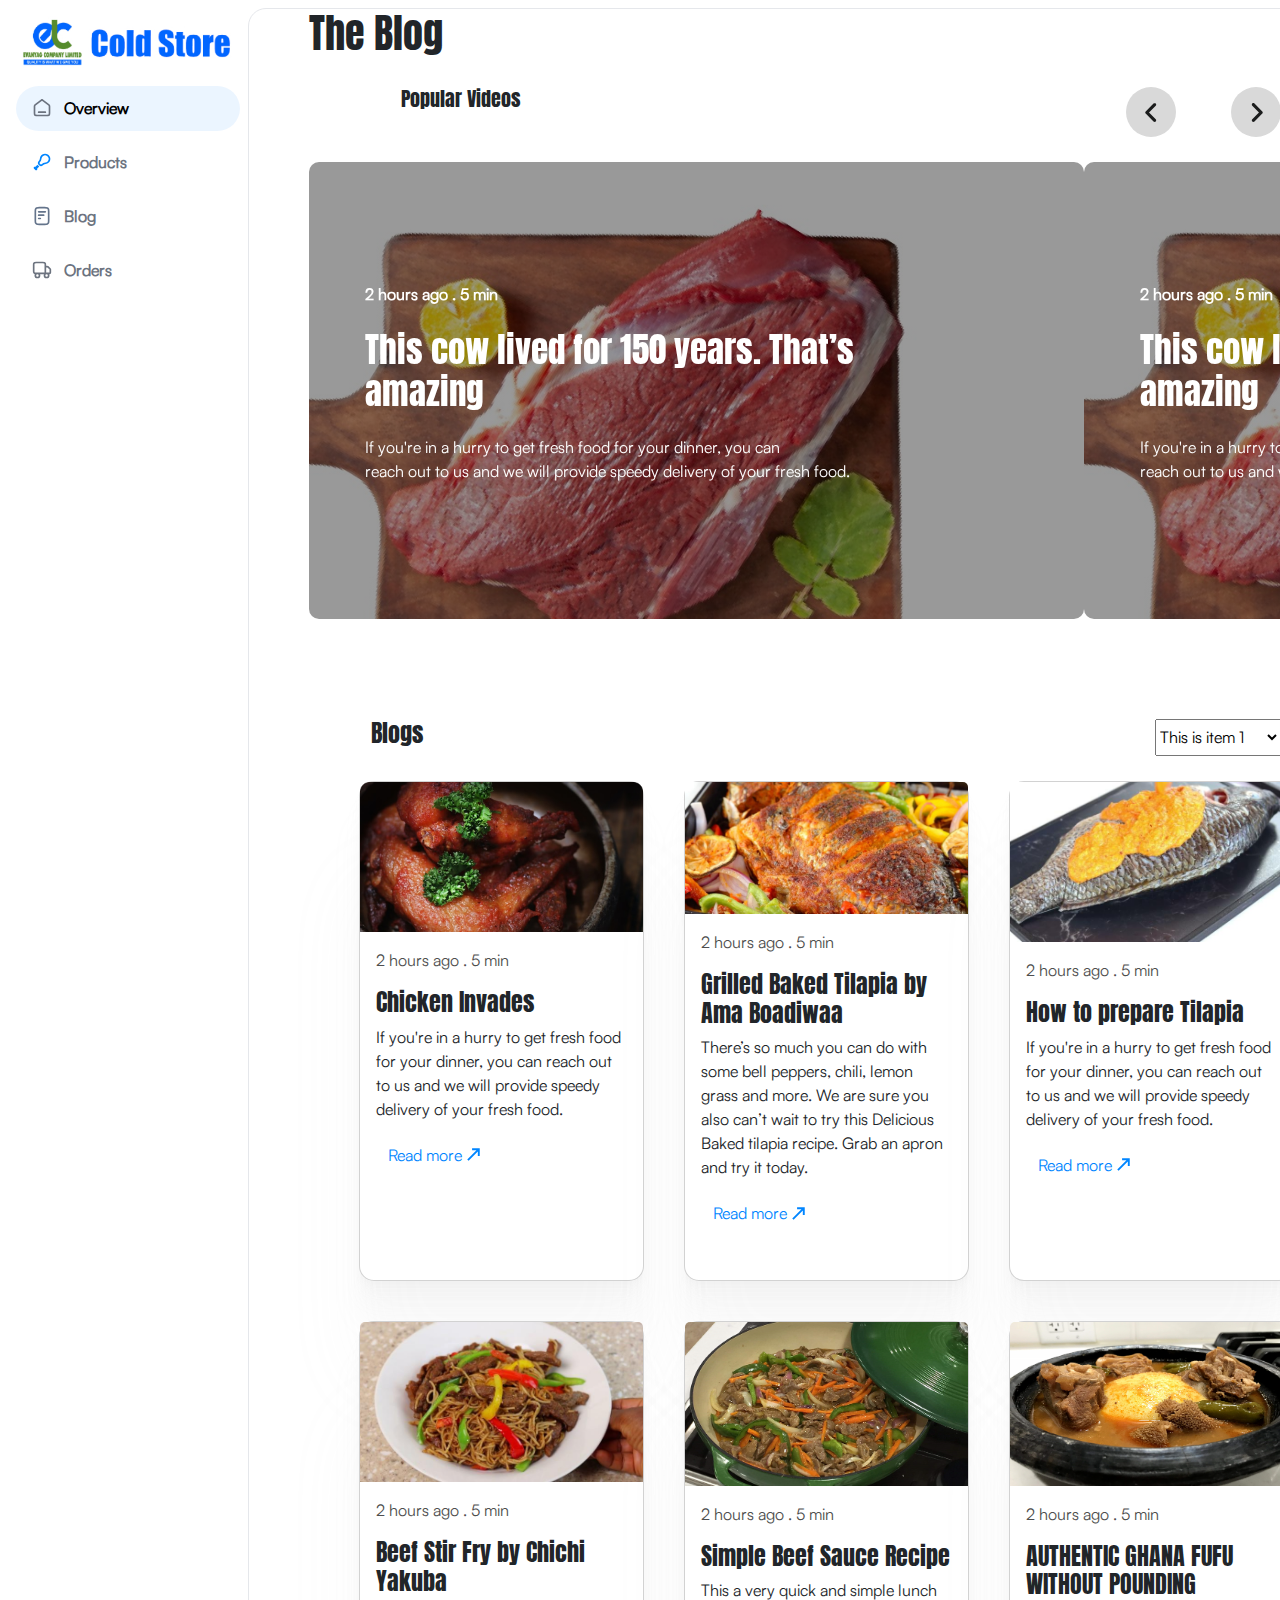
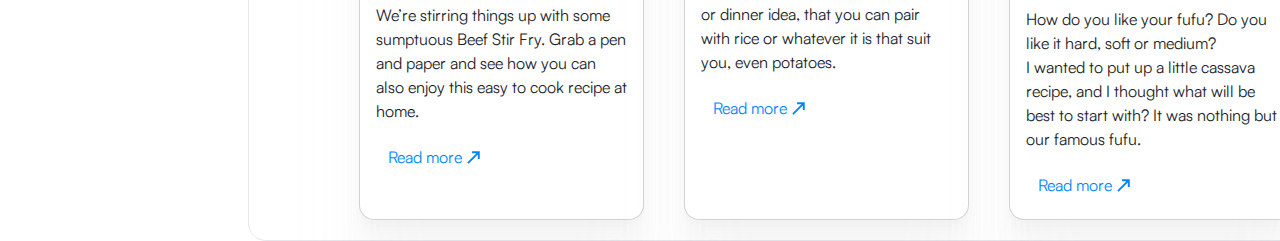
==== admin.html @ 6d05b589 "update 8" ====
<!DOCTYPE html>
<html lang="en">

<head>
    <meta charset="utf-8">
    <meta name="viewport" content="width=device-width, initial-scale=1.0, shrink-to-fit=no">
    <title>ECL Cold Store_1</title>
    <meta name="emoji" content="charset=&quot;UTF-8&quot;">
    <link rel="stylesheet" href="assets/bootstrap/css/bootstrap.min.css">
    <link rel="stylesheet" href="https://fonts.googleapis.com/css?family=Anton&amp;subset=latin-ext&amp;display=swap">
    <link rel="stylesheet" href="https://fonts.googleapis.com/css?family=DM+Sans&amp;display=swap">
    <link rel="stylesheet" href="https://fonts.googleapis.com/css?family=Outfit&amp;display=swap">
    <link rel="stylesheet" href="assets/css/Satoshi%20Black.css">
    <link rel="stylesheet" href="assets/css/Satoshi%20Black%20Italic.css">
    <link rel="stylesheet" href="assets/css/Satoshi%20Bold.css">
    <link rel="stylesheet" href="assets/css/Satoshi%20Bold%20Italic.css">
    <link rel="stylesheet" href="assets/css/Satoshi%20Italic.css">
    <link rel="stylesheet" href="assets/css/Satoshi%20Light.css">
    <link rel="stylesheet" href="assets/css/Satoshi%20Light%20Italic.css">
    <link rel="stylesheet" href="assets/css/Satoshi%20Medium.css">
    <link rel="stylesheet" href="assets/css/Satoshi%20Medium%20Italic.css">
    <link rel="stylesheet" href="assets/css/Satoshi%20Regular.css">
    <link rel="stylesheet" href="assets/css/swiper-icons.css">
    <link rel="stylesheet" href="https://cdn.jsdelivr.net/npm/swiper@9/swiper-bundle.min.css">
    <link rel="stylesheet" href="https://unpkg.com/aos@next/dist/aos.css">
    <link rel="stylesheet" href="assets/css/styles.css">
    <link rel="stylesheet" href="assets/css/products_and_tabs.css">
    <link rel="stylesheet" href="assets/css/search-bar-ui.css">
    <link rel="stylesheet" href="assets/css/Footer-Dark-Multi-Column-icons.css">
</head>

<body style="font-family: 'Satoshi Regular';">
    <section>
        <div class="grid" style="display: grid;grid-template-columns: 0.5fr 1.5fr;grid-template-rows: 1fr;gap: 0px 0px;height: 100vh;padding: 8px;">
            <div class="panel" style="padding: 8px;width: 240px;"><img src="assets/img/ECL_logo.png" style="width: 100%;margin-bottom: 18px;">
                <ul class="nav nav-tabs" style="border-color: transparent;gap: 10px;display: flex;flex-direction: column;width: 100%;color: #6C737F;">
                    <li class="nav-item"><a class="nav-link active navv" href="#tab-1" role="tab" data-bs-toggle="tab" style="border-style: none;font-size: 16px;"><img src="assets/img/Home.svg" width="17" style="width: 20px;">Overview</a></li>
                    <li class="nav-item"><a class="nav-link navv" href="#tab-2" style="width: 100%;font-size: 16px;" role="tab" data-bs-toggle="tab"><img src="assets/img/mdi_meat-outline.svg" width="17" style="width: 20px;">Products</a></li>
                    <li class="nav-item"><a class="nav-link navv" href="#tab-3" style="width: 100%;font-size: 16px;" role="tab" data-bs-toggle="tab"><img src="assets/img/file-02.svg" width="17" style="width: 20px;">Blog</a></li>
                    <li class="nav-item"><a class="nav-link navv" href="#tab-4" style="width: 100%;font-size: 16px;" role="tab" data-bs-toggle="tab"><img src="assets/img/truck-02.svg" width="17" style="width: 20px;">Orders</a></li>
                </ul>
            </div>
            <div class="contentt" style="border-radius: 18px;border: 1.5px solid #E5E7EB;width: 95%;">
                <div class="tab-content" style="height: 100%;width: 100%;">
                    <div id="tab-1" class="tab-pane" role="tabpanel" style="border-radius: 18px;height: 100%;width: 100%;background: var(--bs-blue);"></div>
                    <div id="tab-2" class="tab-pane" role="tabpanel" style="border-radius: 18px;height: 98vh;overflow: scroll;/*background: var(--bs-indigo);*/">
                        <div class="products-container1" style="width: 100%;">
                            <div class="tabs"><input type="radio" id="tab_1" class="tabs__radio" name="tabs-products"><input type="radio" id="tab_2" class="tabs__radio" name="tabs-products" checked=""><input type="radio" id="tab_3" class="tabs__radio" name="tabs-products"><input type="radio" id="tab_4" class="tabs__radio" name="tabs-products"><input type="radio" id="tab_5" class="tabs__radio" name="tabs-products"><input type="radio" id="tab_6" class="tabs__radio" name="tabs-products"><input type="radio" id="tab_7" class="tabs__radio" name="tabs-products"><input type="radio" id="tab_8" class="tabs__radio" name="tabs-products">
                                <nav>
                                    <div class="products-tabs" style="padding-left: 10px;">
                                        <div class="swiper mySlider-nav_adm" style="height: 100%;">
                                            <div class="swiper-wrapper" style="height: 100%;">
                                                <div class="swiper-slide">
                                                    <div class="tab_item tab_item1">
                                                        <div class="tab0_img_p">
                                                            <div class="tab0_img"></div>
                                                        </div><label class="form-label tab_item_style tab_1" for="tab_1"><br><span style="margin-top: 85px;margin-left: 19px;">All</span></label>
                                                    </div>
                                                </div>
                                                <div class="swiper-slide">
                                                    <div class="tab_item tab_item2">
                                                        <div class="tab1_img_p">
                                                            <div class="tab1_img"></div>
                                                        </div><label class="form-label tab_item_style tab_1" for="tab_2"><br><span style="margin-top: 85px;margin-left: 16px;">Beef</span></label>
                                                    </div>
                                                </div>
                                                <div class="swiper-slide">
                                                    <div class="tab_item tab_item3">
                                                        <div class="tab2_img_p">
                                                            <div class="tab2_img"></div>
                                                        </div><label class="form-label tab_item_style tab_3" for="tab_3" style="width: 100px;"><span class="span-text">Goat Meat</span></label>
                                                    </div>
                                                </div>
                                                <div class="swiper-slide">
                                                    <div class="tab_item tab_item4">
                                                        <div class="tab3_img_p">
                                                            <div class="tab3_img"></div>
                                                        </div><label class="form-label tab_item_style tab_4" for="tab_4" style="display: flex;align-items: center;"><span style="margin-top: 85px;margin-left: 4px;">Chicken</span></label>
                                                    </div>
                                                </div>
                                                <div class="swiper-slide">
                                                    <div class="tab_item tab_item5">
                                                        <div class="tab4_img_p">
                                                            <div class="tab4_img"></div>
                                                        </div><label class="form-label tab_item_style tab_5" for="tab_5" style="display: flex;align-items: center;"><span style="margin-top: 85px;margin-left: 16px;">Pork</span></label>
                                                    </div>
                                                </div>
                                                <div class="swiper-slide">
                                                    <div class="tab_item tab_item6">
                                                        <div class="tab5_img_p">
                                                            <div class="tab5_img"></div>
                                                        </div><label class="form-label tab_item_style tab_6" for="tab_6" style="display: flex;align-items: center;"><span style="margin-top: 85px;margin-left: 16px;">Fish</span></label>
                                                    </div>
                                                </div>
                                                <div class="swiper-slide">
                                                    <div class="tab_item tab_item7">
                                                        <div class="tab6_img_p">
                                                            <div class="tab6_img"></div>
                                                        </div><label class="form-label tab_item_style tab_7" for="tab_7" style="display: flex;align-items: center;"><span style="margin-top: 85px;margin-left: 8px;">Turkey</span></label>
                                                    </div>
                                                </div>
                                                <div class="swiper-slide">
                                                    <div class="tab_item tab_item8">
                                                        <div class="tab7_img_p" style="border-color: #D2D2D2;">
                                                            <div class="tab7_img"></div>
                                                        </div><label class="form-label tab_item_style tab_8" for="tab_8" style="display: flex;align-items: center;"><span style="margin-top: 85px;margin-left: 4px;">Sausage</span></label>
                                                    </div>
                                                </div>
                                            </div>
                                        </div>
                                    </div>
                                </nav>
                                <section class="products-placeholder" style="margin-left: 10px;">
                                    <div class="content content-1">
                                        <div class="swiper mySlider-1">
                                            <div class="grid-placeholder">
                                                <div class="swiper-slide" style="background-color: transparent;">
                                                    <div class="card products-item" style="width: 300px;margin-right: 73px;background: #EBEBEB;height: 525px;border-radius: 6px;border: 1px solid #EBEBEB;"><img class="card-img-top w-100 d-block item-image" src="assets/img/image%2080.png" style="object-fit: contain;object-position: center;">
                                                        <div class="card-body" style="height: 298px;padding: 16px 0px;background: #ffffff;border-radius: 6px;border-top-left-radius: 0px;border-top-right-radius: 0px;">
                                                            <div style="display: flex;align-items: center;justify-content: space-between;margin-bottom: 20px;margin-top: 8px;">
                                                                <h3 style="margin: 0px 16px;font-family: 'Anton';font-size: 21.8px;">Beef Cut</h3>
                                                                <h3 style="margin: 0px 16px;font-family: 'Anton';font-size: 21.8px;">₵ 30.00</h3>
                                                            </div>
                                                            <div style="margin: 0px 16px;">
                                                                <p><svg xmlns="http://www.w3.org/2000/svg" viewBox="0 -32 576 576" width="1em" height="1em" fill="currentColor" style="color: #F9A61C;">
                                                                        <!--! Font Awesome Free 6.1.1 by @fontawesome - https://fontawesome.com License - https://fontawesome.com/license/free (Icons: CC BY 4.0, Fonts: SIL OFL 1.1, Code: MIT License) Copyright 2022 Fonticons, Inc. -->
                                                                        <path d="M381.2 150.3L524.9 171.5C536.8 173.2 546.8 181.6 550.6 193.1C554.4 204.7 551.3 217.3 542.7 225.9L438.5 328.1L463.1 474.7C465.1 486.7 460.2 498.9 450.2 506C440.3 513.1 427.2 514 416.5 508.3L288.1 439.8L159.8 508.3C149 514 135.9 513.1 126 506C116.1 498.9 111.1 486.7 113.2 474.7L137.8 328.1L33.58 225.9C24.97 217.3 21.91 204.7 25.69 193.1C29.46 181.6 39.43 173.2 51.42 171.5L195 150.3L259.4 17.97C264.7 6.954 275.9-.0391 288.1-.0391C300.4-.0391 311.6 6.954 316.9 17.97L381.2 150.3z"></path>
                                                                    </svg>&nbsp; 4.5&nbsp;</p>
                                                            </div>
                                                            <p class="card-text" style="margin: 0px 16px;margin-bottom: 30px;">We Offer Free Delivery of Products to Your Doorstep.</p>
                                                            <div style="display: flex;align-items: center;justify-content: space-between;padding: 0px 16px;margin-bottom: 10px;"><a class="btn btn-primary" role="button" style="background: #0085FF;border-style: none;padding: 9px 24px;display: flex;" href="tel:233553696305">Order Now&nbsp;&nbsp;<svg xmlns="http://www.w3.org/2000/svg" width="1em" height="1em" fill="currentColor" viewBox="0 0 16 16" class="bi bi-bag" style="font-weight: bold;font-size: 20px;">
                                                                        <path d="M8 1a2.5 2.5 0 0 1 2.5 2.5V4h-5v-.5A2.5 2.5 0 0 1 8 1zm3.5 3v-.5a3.5 3.5 0 1 0-7 0V4H1v10a2 2 0 0 0 2 2h10a2 2 0 0 0 2-2V4h-3.5zM2 5h12v9a1 1 0 0 1-1 1H3a1 1 0 0 1-1-1V5z"></path>
                                                                    </svg></a></div>
                                                        </div>
                                                    </div>
                                                </div>
                                                <div class="swiper-slide" style="background-color: transparent;">
                                                    <div class="card products-item" style="width: 300px;margin-right: 73px;background: #EBEBEB;height: 525px;border-radius: 6px;border: 1px solid #EBEBEB;"><img class="card-img-top w-100 d-block item-image" src="assets/img/image%2079.png" style="object-fit: contain;object-position: center;">
                                                        <div class="card-body" style="height: 298px;padding: 16px 0px;background: #ffffff;border-radius: 6px;border-top-left-radius: 0px;border-top-right-radius: 0px;">
                                                            <div style="display: flex;align-items: center;justify-content: space-between;margin-bottom: 20px;margin-top: 8px;">
                                                                <h3 style="margin: 0px 16px;font-family: 'Anton';font-size: 21.8px;">Boneless meat</h3>
                                                                <h3 style="margin: 0px 16px;font-family: 'Anton';font-size: 21.8px;">₵ 30.00</h3>
                                                            </div>
                                                            <div style="margin: 0px 16px;">
                                                                <p><svg xmlns="http://www.w3.org/2000/svg" viewBox="0 -32 576 576" width="1em" height="1em" fill="currentColor" style="color: #F9A61C;">
                                                                        <!--! Font Awesome Free 6.1.1 by @fontawesome - https://fontawesome.com License - https://fontawesome.com/license/free (Icons: CC BY 4.0, Fonts: SIL OFL 1.1, Code: MIT License) Copyright 2022 Fonticons, Inc. -->
                                                                        <path d="M381.2 150.3L524.9 171.5C536.8 173.2 546.8 181.6 550.6 193.1C554.4 204.7 551.3 217.3 542.7 225.9L438.5 328.1L463.1 474.7C465.1 486.7 460.2 498.9 450.2 506C440.3 513.1 427.2 514 416.5 508.3L288.1 439.8L159.8 508.3C149 514 135.9 513.1 126 506C116.1 498.9 111.1 486.7 113.2 474.7L137.8 328.1L33.58 225.9C24.97 217.3 21.91 204.7 25.69 193.1C29.46 181.6 39.43 173.2 51.42 171.5L195 150.3L259.4 17.97C264.7 6.954 275.9-.0391 288.1-.0391C300.4-.0391 311.6 6.954 316.9 17.97L381.2 150.3z"></path>
                                                                    </svg>&nbsp; 4.5&nbsp;</p>
                                                            </div>
                                                            <p class="card-text" style="margin: 0px 16px;margin-bottom: 30px;">We Offer Free Delivery of Products to Your Doorstep.</p>
                                                            <div style="display: flex;align-items: center;justify-content: space-between;padding: 0px 16px;margin-bottom: 10px;"><a class="btn btn-primary" role="button" style="background: #0085FF;border-style: none;padding: 9px 24px;display: flex;" href="tel:233553696305">Order Now&nbsp;&nbsp;<svg xmlns="http://www.w3.org/2000/svg" width="1em" height="1em" fill="currentColor" viewBox="0 0 16 16" class="bi bi-bag" style="font-weight: bold;font-size: 20px;">
                                                                        <path d="M8 1a2.5 2.5 0 0 1 2.5 2.5V4h-5v-.5A2.5 2.5 0 0 1 8 1zm3.5 3v-.5a3.5 3.5 0 1 0-7 0V4H1v10a2 2 0 0 0 2 2h10a2 2 0 0 0 2-2V4h-3.5zM2 5h12v9a1 1 0 0 1-1 1H3a1 1 0 0 1-1-1V5z"></path>
                                                                    </svg></a></div>
                                                        </div>
                                                    </div>
                                                </div>
                                                <div class="swiper-slide" style="background-color: transparent;">
                                                    <div class="card products-item" style="width: 300px;margin-right: 73px;background: #EBEBEB;height: 525px;border-radius: 6px;border: 1px solid #EBEBEB;"><img class="card-img-top w-100 d-block item-image" src="assets/img/image%2081.png" style="object-fit: contain;object-position: center;">
                                                        <div class="card-body" style="height: 298px;padding: 16px 0px;background: #ffffff;border-radius: 6px;border-top-left-radius: 0px;border-top-right-radius: 0px;">
                                                            <div style="display: flex;align-items: center;justify-content: space-between;margin-bottom: 20px;margin-top: 8px;">
                                                                <h3 style="margin: 0px 16px;font-family: 'Anton';font-size: 21.8px;">Cow Thigs</h3>
                                                                <h3 style="margin: 0px 16px;font-family: 'Anton';font-size: 21.8px;">₵ 30.00</h3>
                                                            </div>
                                                            <div style="margin: 0px 16px;">
                                                                <p><svg xmlns="http://www.w3.org/2000/svg" viewBox="0 -32 576 576" width="1em" height="1em" fill="currentColor" style="color: #F9A61C;">
                                                                        <!--! Font Awesome Free 6.1.1 by @fontawesome - https://fontawesome.com License - https://fontawesome.com/license/free (Icons: CC BY 4.0, Fonts: SIL OFL 1.1, Code: MIT License) Copyright 2022 Fonticons, Inc. -->
                                                                        <path d="M381.2 150.3L524.9 171.5C536.8 173.2 546.8 181.6 550.6 193.1C554.4 204.7 551.3 217.3 542.7 225.9L438.5 328.1L463.1 474.7C465.1 486.7 460.2 498.9 450.2 506C440.3 513.1 427.2 514 416.5 508.3L288.1 439.8L159.8 508.3C149 514 135.9 513.1 126 506C116.1 498.9 111.1 486.7 113.2 474.7L137.8 328.1L33.58 225.9C24.97 217.3 21.91 204.7 25.69 193.1C29.46 181.6 39.43 173.2 51.42 171.5L195 150.3L259.4 17.97C264.7 6.954 275.9-.0391 288.1-.0391C300.4-.0391 311.6 6.954 316.9 17.97L381.2 150.3z"></path>
                                                                    </svg>&nbsp; 4.5&nbsp;</p>
                                                            </div>
                                                            <p class="card-text" style="margin: 0px 16px;margin-bottom: 30px;">We Offer Free Delivery of Products to Your Doorstep.</p>
                                                            <div style="display: flex;align-items: center;justify-content: space-between;padding: 0px 16px;margin-bottom: 10px;"><a class="btn btn-primary" role="button" style="background: #0085FF;border-style: none;padding: 9px 24px;display: flex;" href="tel:233553696305">Order Now&nbsp;&nbsp;<svg xmlns="http://www.w3.org/2000/svg" width="1em" height="1em" fill="currentColor" viewBox="0 0 16 16" class="bi bi-bag" style="font-weight: bold;font-size: 20px;">
                                                                        <path d="M8 1a2.5 2.5 0 0 1 2.5 2.5V4h-5v-.5A2.5 2.5 0 0 1 8 1zm3.5 3v-.5a3.5 3.5 0 1 0-7 0V4H1v10a2 2 0 0 0 2 2h10a2 2 0 0 0 2-2V4h-3.5zM2 5h12v9a1 1 0 0 1-1 1H3a1 1 0 0 1-1-1V5z"></path>
                                                                    </svg></a></div>
                                                        </div>
                                                    </div>
                                                </div>
                                                <div class="swiper-slide" style="background-color: transparent;">
                                                    <div class="card products-item" style="width: 300px;margin-right: 73px;background: #EBEBEB;height: 525px;border-radius: 6px;border: 1px solid #EBEBEB;"><img class="card-img-top w-100 d-block item-image" src="assets/img/image%2082.png" style="object-position: center;height: 255px;">
                                                        <div class="card-body" style="height: 298px;padding: 16px 0px;background: #ffffff;border-radius: 6px;border-top-left-radius: 0px;border-top-right-radius: 0px;">
                                                            <div style="display: flex;align-items: center;justify-content: space-between;margin-bottom: 20px;margin-top: 8px;">
                                                                <h3 style="margin: 0px 16px;font-family: 'Anton';font-size: 21.8px;">Beef feet</h3>
                                                                <h3 style="margin: 0px 16px;font-family: 'Anton';font-size: 21.8px;">₵ 30.00</h3>
                                                            </div>
                                                            <div style="margin: 0px 16px;">
                                                                <p><svg xmlns="http://www.w3.org/2000/svg" viewBox="0 -32 576 576" width="1em" height="1em" fill="currentColor" style="color: #F9A61C;">
                                                                        <!--! Font Awesome Free 6.1.1 by @fontawesome - https://fontawesome.com License - https://fontawesome.com/license/free (Icons: CC BY 4.0, Fonts: SIL OFL 1.1, Code: MIT License) Copyright 2022 Fonticons, Inc. -->
                                                                        <path d="M381.2 150.3L524.9 171.5C536.8 173.2 546.8 181.6 550.6 193.1C554.4 204.7 551.3 217.3 542.7 225.9L438.5 328.1L463.1 474.7C465.1 486.7 460.2 498.9 450.2 506C440.3 513.1 427.2 514 416.5 508.3L288.1 439.8L159.8 508.3C149 514 135.9 513.1 126 506C116.1 498.9 111.1 486.7 113.2 474.7L137.8 328.1L33.58 225.9C24.97 217.3 21.91 204.7 25.69 193.1C29.46 181.6 39.43 173.2 51.42 171.5L195 150.3L259.4 17.97C264.7 6.954 275.9-.0391 288.1-.0391C300.4-.0391 311.6 6.954 316.9 17.97L381.2 150.3z"></path>
                                                                    </svg>&nbsp; 4.5&nbsp;</p>
                                                            </div>
                                                            <p class="card-text" style="margin: 0px 16px;margin-bottom: 30px;">We Offer Free Delivery of Products to Your Doorstep.</p>
                                                            <div style="display: flex;align-items: center;justify-content: space-between;padding: 0px 16px;margin-bottom: 10px;"><a class="btn btn-primary" role="button" style="background: #0085FF;border-style: none;padding: 9px 24px;display: flex;" href="tel:233553696305">Order Now&nbsp;&nbsp;<svg xmlns="http://www.w3.org/2000/svg" width="1em" height="1em" fill="currentColor" viewBox="0 0 16 16" class="bi bi-bag" style="font-weight: bold;font-size: 20px;">
                                                                        <path d="M8 1a2.5 2.5 0 0 1 2.5 2.5V4h-5v-.5A2.5 2.5 0 0 1 8 1zm3.5 3v-.5a3.5 3.5 0 1 0-7 0V4H1v10a2 2 0 0 0 2 2h10a2 2 0 0 0 2-2V4h-3.5zM2 5h12v9a1 1 0 0 1-1 1H3a1 1 0 0 1-1-1V5z"></path>
                                                                    </svg></a></div>
                                                        </div>
                                                    </div>
                                                </div>
                                                <div class="swiper-slide" style="background-color: transparent;">
                                                    <div class="card products-item" style="width: 300px;margin-right: 73px;background: #EBEBEB;height: 525px;border-radius: 6px;border: 1px solid #EBEBEB;"><img class="card-img-top w-100 d-block item-image" src="assets/img/685A7985-removebg.png" style="object-fit: contain;object-position: center;">
                                                        <div class="card-body" style="height: 298px;padding: 16px 0px;background: #ffffff;border-radius: 6px;border-top-left-radius: 0px;border-top-right-radius: 0px;">
                                                            <div style="display: flex;align-items: center;justify-content: space-between;margin-bottom: 20px;margin-top: 8px;">
                                                                <h3 style="margin: 0px 16px;font-family: 'Anton';font-size: 21.8px;">Pork Feet</h3>
                                                                <h3 style="margin: 0px 16px;font-family: 'Anton';font-size: 21.8px;">₵ 30.00</h3>
                                                            </div>
                                                            <div style="margin: 0px 16px;">
                                                                <p><svg xmlns="http://www.w3.org/2000/svg" viewBox="0 -32 576 576" width="1em" height="1em" fill="currentColor" style="color: #F9A61C;">
                                                                        <!--! Font Awesome Free 6.1.1 by @fontawesome - https://fontawesome.com License - https://fontawesome.com/license/free (Icons: CC BY 4.0, Fonts: SIL OFL 1.1, Code: MIT License) Copyright 2022 Fonticons, Inc. -->
                                                                        <path d="M381.2 150.3L524.9 171.5C536.8 173.2 546.8 181.6 550.6 193.1C554.4 204.7 551.3 217.3 542.7 225.9L438.5 328.1L463.1 474.7C465.1 486.7 460.2 498.9 450.2 506C440.3 513.1 427.2 514 416.5 508.3L288.1 439.8L159.8 508.3C149 514 135.9 513.1 126 506C116.1 498.9 111.1 486.7 113.2 474.7L137.8 328.1L33.58 225.9C24.97 217.3 21.91 204.7 25.69 193.1C29.46 181.6 39.43 173.2 51.42 171.5L195 150.3L259.4 17.97C264.7 6.954 275.9-.0391 288.1-.0391C300.4-.0391 311.6 6.954 316.9 17.97L381.2 150.3z"></path>
                                                                    </svg>&nbsp; 4.5&nbsp;</p>
                                                            </div>
                                                            <p class="card-text" style="margin: 0px 16px;margin-bottom: 30px;">We Offer Free Delivery of Products to Your Doorstep.</p>
                                                            <div style="display: flex;align-items: center;justify-content: space-between;padding: 0px 16px;margin-bottom: 10px;"><a class="btn btn-primary" role="button" style="background: #0085FF;border-style: none;padding: 9px 24px;display: flex;" href="tel:233553696305">Order Now&nbsp;&nbsp;<svg xmlns="http://www.w3.org/2000/svg" width="1em" height="1em" fill="currentColor" viewBox="0 0 16 16" class="bi bi-bag" style="font-weight: bold;font-size: 20px;">
                                                                        <path d="M8 1a2.5 2.5 0 0 1 2.5 2.5V4h-5v-.5A2.5 2.5 0 0 1 8 1zm3.5 3v-.5a3.5 3.5 0 1 0-7 0V4H1v10a2 2 0 0 0 2 2h10a2 2 0 0 0 2-2V4h-3.5zM2 5h12v9a1 1 0 0 1-1 1H3a1 1 0 0 1-1-1V5z"></path>
                                                                    </svg></a></div>
                                                        </div>
                                                    </div>
                                                </div>
                                                <div class="swiper-slide" style="background-color: transparent;">
                                                    <div class="card products-item" style="width: 300px;margin-right: 73px;background: #EBEBEB;height: 525px;border-radius: 6px;border: 1px solid #EBEBEB;"><img class="card-img-top w-100 d-block item-image" src="assets/img/image-removebg-preview.png" style="object-fit: contain;object-position: center;">
                                                        <div class="card-body" style="height: 298px;padding: 16px 0px;background: #ffffff;border-radius: 6px;border-top-left-radius: 0px;border-top-right-radius: 0px;">
                                                            <div style="display: flex;align-items: center;justify-content: space-between;margin-bottom: 20px;margin-top: 8px;">
                                                                <h3 style="margin: 0px 16px;font-family: 'Anton';font-size: 21.8px;">Turkey Wings</h3>
                                                                <h3 style="margin: 0px 16px;font-family: 'Anton';font-size: 21.8px;">₵ 30.00</h3>
                                                            </div>
                                                            <div style="margin: 0px 16px;">
                                                                <p><svg xmlns="http://www.w3.org/2000/svg" viewBox="0 -32 576 576" width="1em" height="1em" fill="currentColor" style="color: #F9A61C;">
                                                                        <!--! Font Awesome Free 6.1.1 by @fontawesome - https://fontawesome.com License - https://fontawesome.com/license/free (Icons: CC BY 4.0, Fonts: SIL OFL 1.1, Code: MIT License) Copyright 2022 Fonticons, Inc. -->
                                                                        <path d="M381.2 150.3L524.9 171.5C536.8 173.2 546.8 181.6 550.6 193.1C554.4 204.7 551.3 217.3 542.7 225.9L438.5 328.1L463.1 474.7C465.1 486.7 460.2 498.9 450.2 506C440.3 513.1 427.2 514 416.5 508.3L288.1 439.8L159.8 508.3C149 514 135.9 513.1 126 506C116.1 498.9 111.1 486.7 113.2 474.7L137.8 328.1L33.58 225.9C24.97 217.3 21.91 204.7 25.69 193.1C29.46 181.6 39.43 173.2 51.42 171.5L195 150.3L259.4 17.97C264.7 6.954 275.9-.0391 288.1-.0391C300.4-.0391 311.6 6.954 316.9 17.97L381.2 150.3z"></path>
                                                                    </svg>&nbsp; 4.5&nbsp;</p>
                                                            </div>
                                                            <p class="card-text" style="margin: 0px 16px;margin-bottom: 30px;">We Offer Free Delivery of Products to Your Doorstep.</p>
                                                            <div style="display: flex;align-items: center;justify-content: space-between;padding: 0px 16px;margin-bottom: 10px;"><a class="btn btn-primary" role="button" style="background: #0085FF;border-style: none;padding: 9px 24px;display: flex;" href="tel:233553696305">Order Now&nbsp;&nbsp;<svg xmlns="http://www.w3.org/2000/svg" width="1em" height="1em" fill="currentColor" viewBox="0 0 16 16" class="bi bi-bag" style="font-weight: bold;font-size: 20px;">
                                                                        <path d="M8 1a2.5 2.5 0 0 1 2.5 2.5V4h-5v-.5A2.5 2.5 0 0 1 8 1zm3.5 3v-.5a3.5 3.5 0 1 0-7 0V4H1v10a2 2 0 0 0 2 2h10a2 2 0 0 0 2-2V4h-3.5zM2 5h12v9a1 1 0 0 1-1 1H3a1 1 0 0 1-1-1V5z"></path>
                                                                    </svg></a></div>
                                                        </div>
                                                    </div>
                                                </div>
                                                <div class="swiper-slide" style="background-color: transparent;">
                                                    <div class="card products-item" style="width: 300px;margin-right: 73px;background: #EBEBEB;height: 525px;border-radius: 6px;border: 1px solid #EBEBEB;"><img class="card-img-top w-100 d-block item-image" src="assets/img/image-removebg-preview%20(3).png" style="object-fit: contain;object-position: center;">
                                                        <div class="card-body" style="height: 298px;padding: 16px 0px;background: #ffffff;border-radius: 6px;border-top-left-radius: 0px;border-top-right-radius: 0px;">
                                                            <div style="display: flex;align-items: center;justify-content: space-between;margin-bottom: 20px;margin-top: 8px;">
                                                                <h3 style="margin: 0px 16px;font-family: 'Anton';font-size: 21.8px;">Goat Meat</h3>
                                                                <h3 style="margin: 0px 16px;font-family: 'Anton';font-size: 21.8px;">₵ 30.00</h3>
                                                            </div>
                                                            <div style="margin: 0px 16px;">
                                                                <p><svg xmlns="http://www.w3.org/2000/svg" viewBox="0 -32 576 576" width="1em" height="1em" fill="currentColor" style="color: #F9A61C;">
                                                                        <!--! Font Awesome Free 6.1.1 by @fontawesome - https://fontawesome.com License - https://fontawesome.com/license/free (Icons: CC BY 4.0, Fonts: SIL OFL 1.1, Code: MIT License) Copyright 2022 Fonticons, Inc. -->
                                                                        <path d="M381.2 150.3L524.9 171.5C536.8 173.2 546.8 181.6 550.6 193.1C554.4 204.7 551.3 217.3 542.7 225.9L438.5 328.1L463.1 474.7C465.1 486.7 460.2 498.9 450.2 506C440.3 513.1 427.2 514 416.5 508.3L288.1 439.8L159.8 508.3C149 514 135.9 513.1 126 506C116.1 498.9 111.1 486.7 113.2 474.7L137.8 328.1L33.58 225.9C24.97 217.3 21.91 204.7 25.69 193.1C29.46 181.6 39.43 173.2 51.42 171.5L195 150.3L259.4 17.97C264.7 6.954 275.9-.0391 288.1-.0391C300.4-.0391 311.6 6.954 316.9 17.97L381.2 150.3z"></path>
                                                                    </svg>&nbsp; 4.5&nbsp;</p>
                                                            </div>
                                                            <p class="card-text" style="margin: 0px 16px;margin-bottom: 30px;">We Offer Free Delivery of Products to Your Doorstep.</p>
                                                            <div style="display: flex;align-items: center;justify-content: space-between;padding: 0px 16px;margin-bottom: 10px;"><button class="btn btn-primary" type="button" style="background: #0085FF;border-style: none;padding: 9px 24px;display: flex;">Order Now&nbsp;&nbsp;<svg xmlns="http://www.w3.org/2000/svg" width="1em" height="1em" fill="currentColor" viewBox="0 0 16 16" class="bi bi-bag" style="font-weight: bold;font-size: 20px;">
                                                                        <path d="M8 1a2.5 2.5 0 0 1 2.5 2.5V4h-5v-.5A2.5 2.5 0 0 1 8 1zm3.5 3v-.5a3.5 3.5 0 1 0-7 0V4H1v10a2 2 0 0 0 2 2h10a2 2 0 0 0 2-2V4h-3.5zM2 5h12v9a1 1 0 0 1-1 1H3a1 1 0 0 1-1-1V5z"></path>
                                                                    </svg></button></div>
                                                        </div>
                                                    </div>
                                                </div>
                                                <div class="swiper-slide" style="background-color: transparent;">
                                                    <div class="card products-item" style="width: 300px;margin-right: 73px;background: #EBEBEB;height: 525px;border-radius: 6px;border: 1px solid #EBEBEB;"><img class="card-img-top w-100 d-block item-image" src="assets/img/image-removebg-preview%20(4).png" style="object-fit: contain;object-position: center;">
                                                        <div class="card-body" style="height: 298px;padding: 16px 0px;background: #ffffff;border-radius: 6px;border-top-left-radius: 0px;border-top-right-radius: 0px;">
                                                            <div style="display: flex;align-items: center;justify-content: space-between;margin-bottom: 20px;margin-top: 8px;">
                                                                <h3 style="margin: 0px 16px;font-family: 'Anton';font-size: 21.8px;">Pork Cut</h3>
                                                                <h3 style="margin: 0px 16px;font-family: 'Anton';font-size: 21.8px;">₵ 30.00</h3>
                                                            </div>
                                                            <div style="margin: 0px 16px;">
                                                                <p><svg xmlns="http://www.w3.org/2000/svg" viewBox="0 -32 576 576" width="1em" height="1em" fill="currentColor" style="color: #F9A61C;">
                                                                        <!--! Font Awesome Free 6.1.1 by @fontawesome - https://fontawesome.com License - https://fontawesome.com/license/free (Icons: CC BY 4.0, Fonts: SIL OFL 1.1, Code: MIT License) Copyright 2022 Fonticons, Inc. -->
                                                                        <path d="M381.2 150.3L524.9 171.5C536.8 173.2 546.8 181.6 550.6 193.1C554.4 204.7 551.3 217.3 542.7 225.9L438.5 328.1L463.1 474.7C465.1 486.7 460.2 498.9 450.2 506C440.3 513.1 427.2 514 416.5 508.3L288.1 439.8L159.8 508.3C149 514 135.9 513.1 126 506C116.1 498.9 111.1 486.7 113.2 474.7L137.8 328.1L33.58 225.9C24.97 217.3 21.91 204.7 25.69 193.1C29.46 181.6 39.43 173.2 51.42 171.5L195 150.3L259.4 17.97C264.7 6.954 275.9-.0391 288.1-.0391C300.4-.0391 311.6 6.954 316.9 17.97L381.2 150.3z"></path>
                                                                    </svg>&nbsp; 4.5&nbsp;</p>
                                                            </div>
                                                            <p class="card-text" style="margin: 0px 16px;margin-bottom: 30px;">We Offer Free Delivery of Products to Your Doorstep.</p>
                                                            <div style="display: flex;align-items: center;justify-content: space-between;padding: 0px 16px;margin-bottom: 10px;"><a class="btn btn-primary" role="button" style="background: #0085FF;border-style: none;padding: 9px 24px;display: flex;" href="tel:233553696305">Order Now&nbsp;&nbsp;<svg xmlns="http://www.w3.org/2000/svg" width="1em" height="1em" fill="currentColor" viewBox="0 0 16 16" class="bi bi-bag" style="font-weight: bold;font-size: 20px;">
                                                                        <path d="M8 1a2.5 2.5 0 0 1 2.5 2.5V4h-5v-.5A2.5 2.5 0 0 1 8 1zm3.5 3v-.5a3.5 3.5 0 1 0-7 0V4H1v10a2 2 0 0 0 2 2h10a2 2 0 0 0 2-2V4h-3.5zM2 5h12v9a1 1 0 0 1-1 1H3a1 1 0 0 1-1-1V5z"></path>
                                                                    </svg></a></div>
                                                        </div>
                                                    </div>
                                                </div>
                                                <div class="swiper-slide" style="background-color: transparent;">
                                                    <div class="card products-item" style="width: 300px;margin-right: 73px;background: #EBEBEB;height: 525px;border-radius: 6px;border: 1px solid #EBEBEB;"><img class="card-img-top w-100 d-block item-image" src="assets/img/image-removebg-preview%20(1).png" style="object-fit: contain;object-position: center;">
                                                        <div class="card-body" style="height: 298px;padding: 16px 0px;background: #ffffff;border-radius: 6px;border-top-left-radius: 0px;border-top-right-radius: 0px;">
                                                            <div style="display: flex;align-items: center;justify-content: space-between;margin-bottom: 20px;margin-top: 8px;">
                                                                <h3 style="margin: 0px 16px;font-family: 'Anton';font-size: 21.8px;">Full Guinea Fowl</h3>
                                                                <h3 style="margin: 0px 16px;font-family: 'Anton';font-size: 21.8px;">₵ 30.00</h3>
                                                            </div>
                                                            <div style="margin: 0px 16px;">
                                                                <p><svg xmlns="http://www.w3.org/2000/svg" viewBox="0 -32 576 576" width="1em" height="1em" fill="currentColor" style="color: #F9A61C;">
                                                                        <!--! Font Awesome Free 6.1.1 by @fontawesome - https://fontawesome.com License - https://fontawesome.com/license/free (Icons: CC BY 4.0, Fonts: SIL OFL 1.1, Code: MIT License) Copyright 2022 Fonticons, Inc. -->
                                                                        <path d="M381.2 150.3L524.9 171.5C536.8 173.2 546.8 181.6 550.6 193.1C554.4 204.7 551.3 217.3 542.7 225.9L438.5 328.1L463.1 474.7C465.1 486.7 460.2 498.9 450.2 506C440.3 513.1 427.2 514 416.5 508.3L288.1 439.8L159.8 508.3C149 514 135.9 513.1 126 506C116.1 498.9 111.1 486.7 113.2 474.7L137.8 328.1L33.58 225.9C24.97 217.3 21.91 204.7 25.69 193.1C29.46 181.6 39.43 173.2 51.42 171.5L195 150.3L259.4 17.97C264.7 6.954 275.9-.0391 288.1-.0391C300.4-.0391 311.6 6.954 316.9 17.97L381.2 150.3z"></path>
                                                                    </svg>&nbsp; 4.5&nbsp;</p>
                                                            </div>
                                                            <p class="card-text" style="margin: 0px 16px;margin-bottom: 30px;">We Offer Free Delivery of Products to Your Doorstep.</p>
                                                            <div style="display: flex;align-items: center;justify-content: space-between;padding: 0px 16px;margin-bottom: 10px;"><a class="btn btn-primary" role="button" style="background: #0085FF;border-style: none;padding: 9px 24px;display: flex;" href="tel:233553696305">Order Now&nbsp;&nbsp;<svg xmlns="http://www.w3.org/2000/svg" width="1em" height="1em" fill="currentColor" viewBox="0 0 16 16" class="bi bi-bag" style="font-weight: bold;font-size: 20px;">
                                                                        <path d="M8 1a2.5 2.5 0 0 1 2.5 2.5V4h-5v-.5A2.5 2.5 0 0 1 8 1zm3.5 3v-.5a3.5 3.5 0 1 0-7 0V4H1v10a2 2 0 0 0 2 2h10a2 2 0 0 0 2-2V4h-3.5zM2 5h12v9a1 1 0 0 1-1 1H3a1 1 0 0 1-1-1V5z"></path>
                                                                    </svg></a></div>
                                                        </div>
                                                    </div>
                                                </div>
                                                <div class="swiper-slide" style="background-color: transparent;">
                                                    <div class="card products-item" style="width: 300px;margin-right: 73px;background: #EBEBEB;height: 525px;border-radius: 6px;border: 1px solid #EBEBEB;"><img class="card-img-top w-100 d-block item-image" src="assets/img/sausage.png" style="object-fit: contain;object-position: center;">
                                                        <div class="card-body" style="height: 298px;padding: 16px 0px;background: #ffffff;border-radius: 6px;border-top-left-radius: 0px;border-top-right-radius: 0px;">
                                                            <div style="display: flex;align-items: center;justify-content: space-between;margin-bottom: 20px;margin-top: 8px;">
                                                                <h3 style="margin: 0px 16px;font-family: 'Anton';font-size: 21.8px;">Sadia Grill Sausage</h3>
                                                                <h3 style="margin: 0px 16px;font-family: 'Anton';font-size: 21.8px;">₵ 30.00</h3>
                                                            </div>
                                                            <div style="margin: 0px 16px;">
                                                                <p><svg xmlns="http://www.w3.org/2000/svg" viewBox="0 -32 576 576" width="1em" height="1em" fill="currentColor" style="color: #F9A61C;">
                                                                        <!--! Font Awesome Free 6.1.1 by @fontawesome - https://fontawesome.com License - https://fontawesome.com/license/free (Icons: CC BY 4.0, Fonts: SIL OFL 1.1, Code: MIT License) Copyright 2022 Fonticons, Inc. -->
                                                                        <path d="M381.2 150.3L524.9 171.5C536.8 173.2 546.8 181.6 550.6 193.1C554.4 204.7 551.3 217.3 542.7 225.9L438.5 328.1L463.1 474.7C465.1 486.7 460.2 498.9 450.2 506C440.3 513.1 427.2 514 416.5 508.3L288.1 439.8L159.8 508.3C149 514 135.9 513.1 126 506C116.1 498.9 111.1 486.7 113.2 474.7L137.8 328.1L33.58 225.9C24.97 217.3 21.91 204.7 25.69 193.1C29.46 181.6 39.43 173.2 51.42 171.5L195 150.3L259.4 17.97C264.7 6.954 275.9-.0391 288.1-.0391C300.4-.0391 311.6 6.954 316.9 17.97L381.2 150.3z"></path>
                                                                    </svg>&nbsp; 4.5&nbsp;</p>
                                                            </div>
                                                            <p class="card-text" style="margin: 0px 16px;margin-bottom: 30px;">We Offer Free Delivery of Products to Your Doorstep.</p>
                                                            <div style="display: flex;align-items: center;justify-content: space-between;padding: 0px 16px;margin-bottom: 10px;"><a class="btn btn-primary" role="button" style="background: #0085FF;border-style: none;padding: 9px 24px;display: flex;" href="tel:233553696305">Order Now&nbsp;&nbsp;<svg xmlns="http://www.w3.org/2000/svg" width="1em" height="1em" fill="currentColor" viewBox="0 0 16 16" class="bi bi-bag" style="font-weight: bold;font-size: 20px;">
                                                                        <path d="M8 1a2.5 2.5 0 0 1 2.5 2.5V4h-5v-.5A2.5 2.5 0 0 1 8 1zm3.5 3v-.5a3.5 3.5 0 1 0-7 0V4H1v10a2 2 0 0 0 2 2h10a2 2 0 0 0 2-2V4h-3.5zM2 5h12v9a1 1 0 0 1-1 1H3a1 1 0 0 1-1-1V5z"></path>
                                                                    </svg></a></div>
                                                        </div>
                                                    </div>
                                                </div>
                                                <div class="swiper-slide" style="background-color: transparent;">
                                                    <div class="card products-item" style="width: 300px;margin-right: 73px;background: #EBEBEB;height: 525px;border-radius: 6px;border: 1px solid #EBEBEB;"><img class="card-img-top w-100 d-block item-image" src="assets/img/file_2023-09-17_01.09.16.png" style="object-fit: contain;object-position: center;">
                                                        <div class="card-body" style="height: 298px;padding: 16px 0px;background: #ffffff;border-radius: 6px;border-top-left-radius: 0px;border-top-right-radius: 0px;">
                                                            <div style="display: flex;align-items: center;justify-content: space-between;margin-bottom: 20px;margin-top: 8px;">
                                                                <h3 style="margin: 0px 16px;font-family: 'Anton';font-size: 21.8px;">Live Guinea Fowl</h3>
                                                                <h3 style="margin: 0px 16px;font-family: 'Anton';font-size: 21.8px;">₵ 30.00</h3>
                                                            </div>
                                                            <div style="margin: 0px 16px;">
                                                                <p><svg xmlns="http://www.w3.org/2000/svg" viewBox="0 -32 576 576" width="1em" height="1em" fill="currentColor" style="color: #F9A61C;">
                                                                        <!--! Font Awesome Free 6.1.1 by @fontawesome - https://fontawesome.com License - https://fontawesome.com/license/free (Icons: CC BY 4.0, Fonts: SIL OFL 1.1, Code: MIT License) Copyright 2022 Fonticons, Inc. -->
                                                                        <path d="M381.2 150.3L524.9 171.5C536.8 173.2 546.8 181.6 550.6 193.1C554.4 204.7 551.3 217.3 542.7 225.9L438.5 328.1L463.1 474.7C465.1 486.7 460.2 498.9 450.2 506C440.3 513.1 427.2 514 416.5 508.3L288.1 439.8L159.8 508.3C149 514 135.9 513.1 126 506C116.1 498.9 111.1 486.7 113.2 474.7L137.8 328.1L33.58 225.9C24.97 217.3 21.91 204.7 25.69 193.1C29.46 181.6 39.43 173.2 51.42 171.5L195 150.3L259.4 17.97C264.7 6.954 275.9-.0391 288.1-.0391C300.4-.0391 311.6 6.954 316.9 17.97L381.2 150.3z"></path>
                                                                    </svg>&nbsp; 4.5&nbsp;</p>
                                                            </div>
                                                            <p class="card-text" style="margin: 0px 16px;margin-bottom: 30px;">We Offer Free Delivery of Products to Your Doorstep.</p>
                                                            <div style="display: flex;align-items: center;justify-content: space-between;padding: 0px 16px;margin-bottom: 10px;"><a class="btn btn-primary" role="button" style="background: #0085FF;border-style: none;padding: 9px 24px;display: flex;" href="tel:233553696305">Order Now&nbsp;&nbsp;<svg xmlns="http://www.w3.org/2000/svg" width="1em" height="1em" fill="currentColor" viewBox="0 0 16 16" class="bi bi-bag" style="font-weight: bold;font-size: 20px;">
                                                                        <path d="M8 1a2.5 2.5 0 0 1 2.5 2.5V4h-5v-.5A2.5 2.5 0 0 1 8 1zm3.5 3v-.5a3.5 3.5 0 1 0-7 0V4H1v10a2 2 0 0 0 2 2h10a2 2 0 0 0 2-2V4h-3.5zM2 5h12v9a1 1 0 0 1-1 1H3a1 1 0 0 1-1-1V5z"></path>
                                                                    </svg></a></div>
                                                        </div>
                                                    </div>
                                                </div>
                                            </div>
                                        </div>
                                    </div>
                                    <div class="content content-2">
                                        <div class="swiper mySlider-2">
                                            <div class="grid-placeholder">
                                                <div class="swiper-slide" style="background-color: transparent;">
                                                    <div class="card products-item"><img class="card-img-top w-100 d-block item-image" src="assets/img/image%2079.png" style="object-fit: contain;object-position: center;">
                                                        <div class="card-body" style="height: 298px;padding: 16px 0px;background: #ffffff;border-radius: 6px;border-top-left-radius: 0px;border-top-right-radius: 0px;">
                                                            <div style="display: flex;align-items: center;justify-content: space-between;margin-bottom: 20px;margin-top: 8px;">
                                                                <h3 style="margin: 0px 16px;font-family: 'Anton';font-size: 21.8px;">Boneless Meat</h3>
                                                                <h3 style="margin: 0px 16px;font-family: 'Anton';font-size: 21.8px;">₵ 30.00</h3>
                                                            </div>
                                                            <div style="margin: 0px 16px;">
                                                                <p><svg xmlns="http://www.w3.org/2000/svg" viewBox="0 -32 576 576" width="1em" height="1em" fill="currentColor" style="color: #F9A61C;">
                                                                        <!--! Font Awesome Free 6.1.1 by @fontawesome - https://fontawesome.com License - https://fontawesome.com/license/free (Icons: CC BY 4.0, Fonts: SIL OFL 1.1, Code: MIT License) Copyright 2022 Fonticons, Inc. -->
                                                                        <path d="M381.2 150.3L524.9 171.5C536.8 173.2 546.8 181.6 550.6 193.1C554.4 204.7 551.3 217.3 542.7 225.9L438.5 328.1L463.1 474.7C465.1 486.7 460.2 498.9 450.2 506C440.3 513.1 427.2 514 416.5 508.3L288.1 439.8L159.8 508.3C149 514 135.9 513.1 126 506C116.1 498.9 111.1 486.7 113.2 474.7L137.8 328.1L33.58 225.9C24.97 217.3 21.91 204.7 25.69 193.1C29.46 181.6 39.43 173.2 51.42 171.5L195 150.3L259.4 17.97C264.7 6.954 275.9-.0391 288.1-.0391C300.4-.0391 311.6 6.954 316.9 17.97L381.2 150.3z"></path>
                                                                    </svg>&nbsp; 4.5&nbsp;</p>
                                                            </div>
                                                            <p class="card-text" style="margin: 0px 16px;margin-bottom: 30px;">We Offer Free Delivery of Products to Your Doorstep.</p>
                                                            <div style="display: flex;align-items: center;justify-content: space-between;padding: 0px 16px;margin-bottom: 10px;"><a class="btn btn-primary" role="button" style="background: #0085FF;border-style: none;padding: 9px 24px;display: flex;" href="tel:233553696305">Order Now&nbsp;&nbsp;<svg xmlns="http://www.w3.org/2000/svg" width="1em" height="1em" fill="currentColor" viewBox="0 0 16 16" class="bi bi-bag" style="font-weight: bold;font-size: 20px;">
                                                                        <path d="M8 1a2.5 2.5 0 0 1 2.5 2.5V4h-5v-.5A2.5 2.5 0 0 1 8 1zm3.5 3v-.5a3.5 3.5 0 1 0-7 0V4H1v10a2 2 0 0 0 2 2h10a2 2 0 0 0 2-2V4h-3.5zM2 5h12v9a1 1 0 0 1-1 1H3a1 1 0 0 1-1-1V5z"></path>
                                                                    </svg></a></div>
                                                        </div>
                                                    </div>
                                                </div>
                                                <div class="swiper-slide" style="background-color: transparent;">
                                                    <div class="card products-item"><img class="card-img-top w-100 d-block item-image" src="assets/img/image%2080.png" style="object-fit: contain;object-position: center;">
                                                        <div class="card-body" style="height: 298px;padding: 16px 0px;background: #ffffff;border-radius: 6px;border-top-left-radius: 0px;border-top-right-radius: 0px;">
                                                            <div style="display: flex;align-items: center;justify-content: space-between;margin-bottom: 20px;margin-top: 8px;">
                                                                <h3 style="margin: 0px 16px;font-family: 'Anton';font-size: 21.8px;">Beef Cut</h3>
                                                                <h3 style="margin: 0px 16px;font-family: 'Anton';font-size: 21.8px;">₵ 30.00</h3>
                                                            </div>
                                                            <div style="margin: 0px 16px;">
                                                                <p><svg xmlns="http://www.w3.org/2000/svg" viewBox="0 -32 576 576" width="1em" height="1em" fill="currentColor" style="color: #F9A61C;">
                                                                        <!--! Font Awesome Free 6.1.1 by @fontawesome - https://fontawesome.com License - https://fontawesome.com/license/free (Icons: CC BY 4.0, Fonts: SIL OFL 1.1, Code: MIT License) Copyright 2022 Fonticons, Inc. -->
                                                                        <path d="M381.2 150.3L524.9 171.5C536.8 173.2 546.8 181.6 550.6 193.1C554.4 204.7 551.3 217.3 542.7 225.9L438.5 328.1L463.1 474.7C465.1 486.7 460.2 498.9 450.2 506C440.3 513.1 427.2 514 416.5 508.3L288.1 439.8L159.8 508.3C149 514 135.9 513.1 126 506C116.1 498.9 111.1 486.7 113.2 474.7L137.8 328.1L33.58 225.9C24.97 217.3 21.91 204.7 25.69 193.1C29.46 181.6 39.43 173.2 51.42 171.5L195 150.3L259.4 17.97C264.7 6.954 275.9-.0391 288.1-.0391C300.4-.0391 311.6 6.954 316.9 17.97L381.2 150.3z"></path>
                                                                    </svg>&nbsp; 4.5&nbsp;</p>
                                                            </div>
                                                            <p class="card-text" style="margin: 0px 16px;margin-bottom: 30px;">We Offer Free Delivery of Products to Your Doorstep.</p>
                                                            <div style="display: flex;align-items: center;justify-content: space-between;padding: 0px 16px;margin-bottom: 10px;"><a class="btn btn-primary" role="button" style="background: #0085FF;border-style: none;padding: 9px 24px;display: flex;" href="tel:233553696305">Order Now&nbsp;&nbsp;<svg xmlns="http://www.w3.org/2000/svg" width="1em" height="1em" fill="currentColor" viewBox="0 0 16 16" class="bi bi-bag" style="font-weight: bold;font-size: 20px;">
                                                                        <path d="M8 1a2.5 2.5 0 0 1 2.5 2.5V4h-5v-.5A2.5 2.5 0 0 1 8 1zm3.5 3v-.5a3.5 3.5 0 1 0-7 0V4H1v10a2 2 0 0 0 2 2h10a2 2 0 0 0 2-2V4h-3.5zM2 5h12v9a1 1 0 0 1-1 1H3a1 1 0 0 1-1-1V5z"></path>
                                                                    </svg></a></div>
                                                        </div>
                                                    </div>
                                                </div>
                                                <div class="swiper-slide" style="background-color: transparent;">
                                                    <div class="card products-item"><img class="card-img-top w-100 d-block item-image" src="assets/img/image%2081.png" style="object-fit: contain;object-position: center;">
                                                        <div class="card-body" style="height: 298px;padding: 16px 0px;background: #ffffff;border-radius: 6px;border-top-left-radius: 0px;border-top-right-radius: 0px;">
                                                            <div style="display: flex;align-items: center;justify-content: space-between;margin-bottom: 20px;margin-top: 8px;">
                                                                <h3 style="margin: 0px 16px;font-family: 'Anton';font-size: 21.8px;">Cow Thighs</h3>
                                                                <h3 style="margin: 0px 16px;font-family: 'Anton';font-size: 21.8px;">₵ 30.00</h3>
                                                            </div>
                                                            <div style="margin: 0px 16px;">
                                                                <p><svg xmlns="http://www.w3.org/2000/svg" viewBox="0 -32 576 576" width="1em" height="1em" fill="currentColor" style="color: #F9A61C;">
                                                                        <!--! Font Awesome Free 6.1.1 by @fontawesome - https://fontawesome.com License - https://fontawesome.com/license/free (Icons: CC BY 4.0, Fonts: SIL OFL 1.1, Code: MIT License) Copyright 2022 Fonticons, Inc. -->
                                                                        <path d="M381.2 150.3L524.9 171.5C536.8 173.2 546.8 181.6 550.6 193.1C554.4 204.7 551.3 217.3 542.7 225.9L438.5 328.1L463.1 474.7C465.1 486.7 460.2 498.9 450.2 506C440.3 513.1 427.2 514 416.5 508.3L288.1 439.8L159.8 508.3C149 514 135.9 513.1 126 506C116.1 498.9 111.1 486.7 113.2 474.7L137.8 328.1L33.58 225.9C24.97 217.3 21.91 204.7 25.69 193.1C29.46 181.6 39.43 173.2 51.42 171.5L195 150.3L259.4 17.97C264.7 6.954 275.9-.0391 288.1-.0391C300.4-.0391 311.6 6.954 316.9 17.97L381.2 150.3z"></path>
                                                                    </svg>&nbsp; 4.5&nbsp;</p>
                                                            </div>
                                                            <p class="card-text" style="margin: 0px 16px;margin-bottom: 30px;">We Offer Free Delivery of Products to Your Doorstep.</p>
                                                            <div style="display: flex;align-items: center;justify-content: space-between;padding: 0px 16px;margin-bottom: 10px;"><a class="btn btn-primary" role="button" style="background: #0085FF;border-style: none;padding: 9px 24px;display: flex;" href="tel:233553696305">Order Now&nbsp;&nbsp;<svg xmlns="http://www.w3.org/2000/svg" width="1em" height="1em" fill="currentColor" viewBox="0 0 16 16" class="bi bi-bag" style="font-weight: bold;font-size: 20px;">
                                                                        <path d="M8 1a2.5 2.5 0 0 1 2.5 2.5V4h-5v-.5A2.5 2.5 0 0 1 8 1zm3.5 3v-.5a3.5 3.5 0 1 0-7 0V4H1v10a2 2 0 0 0 2 2h10a2 2 0 0 0 2-2V4h-3.5zM2 5h12v9a1 1 0 0 1-1 1H3a1 1 0 0 1-1-1V5z"></path>
                                                                    </svg></a></div>
                                                        </div>
                                                    </div>
                                                </div>
                                                <div class="swiper-slide" style="background-color: transparent;">
                                                    <div class="card products-item"><img class="card-img-top w-100 d-block item-image" src="assets/img/image%2082.png" style="object-fit: contain;object-position: center;">
                                                        <div class="card-body" style="height: 298px;padding: 16px 0px;background: #ffffff;border-radius: 6px;border-top-left-radius: 0px;border-top-right-radius: 0px;">
                                                            <div style="display: flex;align-items: center;justify-content: space-between;margin-bottom: 20px;margin-top: 8px;">
                                                                <h3 style="margin: 0px 16px;font-family: 'Anton';font-size: 21.8px;">Cow Feet</h3>
                                                                <h3 style="margin: 0px 16px;font-family: 'Anton';font-size: 21.8px;">₵ 30.00</h3>
                                                            </div>
                                                            <div style="margin: 0px 16px;">
                                                                <p><svg xmlns="http://www.w3.org/2000/svg" viewBox="0 -32 576 576" width="1em" height="1em" fill="currentColor" style="color: #F9A61C;">
                                                                        <!--! Font Awesome Free 6.1.1 by @fontawesome - https://fontawesome.com License - https://fontawesome.com/license/free (Icons: CC BY 4.0, Fonts: SIL OFL 1.1, Code: MIT License) Copyright 2022 Fonticons, Inc. -->
                                                                        <path d="M381.2 150.3L524.9 171.5C536.8 173.2 546.8 181.6 550.6 193.1C554.4 204.7 551.3 217.3 542.7 225.9L438.5 328.1L463.1 474.7C465.1 486.7 460.2 498.9 450.2 506C440.3 513.1 427.2 514 416.5 508.3L288.1 439.8L159.8 508.3C149 514 135.9 513.1 126 506C116.1 498.9 111.1 486.7 113.2 474.7L137.8 328.1L33.58 225.9C24.97 217.3 21.91 204.7 25.69 193.1C29.46 181.6 39.43 173.2 51.42 171.5L195 150.3L259.4 17.97C264.7 6.954 275.9-.0391 288.1-.0391C300.4-.0391 311.6 6.954 316.9 17.97L381.2 150.3z"></path>
                                                                    </svg>&nbsp; 4.5&nbsp;</p>
                                                            </div>
                                                            <p class="card-text" style="margin: 0px 16px;margin-bottom: 30px;">We Offer Free Delivery of Products to Your Doorstep.</p>
                                                            <div style="display: flex;align-items: center;justify-content: space-between;padding: 0px 16px;margin-bottom: 10px;"><a class="btn btn-primary" role="button" style="background: #0085FF;border-style: none;padding: 9px 24px;display: flex;" href="tel:233553696305">Order Now&nbsp;&nbsp;<svg xmlns="http://www.w3.org/2000/svg" width="1em" height="1em" fill="currentColor" viewBox="0 0 16 16" class="bi bi-bag" style="font-weight: bold;font-size: 20px;">
                                                                        <path d="M8 1a2.5 2.5 0 0 1 2.5 2.5V4h-5v-.5A2.5 2.5 0 0 1 8 1zm3.5 3v-.5a3.5 3.5 0 1 0-7 0V4H1v10a2 2 0 0 0 2 2h10a2 2 0 0 0 2-2V4h-3.5zM2 5h12v9a1 1 0 0 1-1 1H3a1 1 0 0 1-1-1V5z"></path>
                                                                    </svg></a></div>
                                                        </div>
                                                    </div>
                                                </div>
                                                <div class="swiper-slide" style="background-color: transparent;">
                                                    <div class="card products-item"><img class="card-img-top w-100 d-block item-image" src="assets/img/685A7981-removebg-preview.png" style="object-fit: contain;object-position: center;">
                                                        <div class="card-body" style="height: 298px;padding: 16px 0px;background: #ffffff;border-radius: 6px;border-top-left-radius: 0px;border-top-right-radius: 0px;">
                                                            <div style="display: flex;align-items: center;justify-content: space-between;margin-bottom: 20px;margin-top: 8px;">
                                                                <h3 style="margin: 0px 16px;font-family: 'Anton';font-size: 21.8px;">Cow Feet (Smoked)</h3>
                                                                <h3 style="margin: 0px 16px;font-family: 'Anton';font-size: 21.8px;">₵ 30.00</h3>
                                                            </div>
                                                            <div style="margin: 0px 16px;">
                                                                <p><svg xmlns="http://www.w3.org/2000/svg" viewBox="0 -32 576 576" width="1em" height="1em" fill="currentColor" style="color: #F9A61C;">
                                                                        <!--! Font Awesome Free 6.1.1 by @fontawesome - https://fontawesome.com License - https://fontawesome.com/license/free (Icons: CC BY 4.0, Fonts: SIL OFL 1.1, Code: MIT License) Copyright 2022 Fonticons, Inc. -->
                                                                        <path d="M381.2 150.3L524.9 171.5C536.8 173.2 546.8 181.6 550.6 193.1C554.4 204.7 551.3 217.3 542.7 225.9L438.5 328.1L463.1 474.7C465.1 486.7 460.2 498.9 450.2 506C440.3 513.1 427.2 514 416.5 508.3L288.1 439.8L159.8 508.3C149 514 135.9 513.1 126 506C116.1 498.9 111.1 486.7 113.2 474.7L137.8 328.1L33.58 225.9C24.97 217.3 21.91 204.7 25.69 193.1C29.46 181.6 39.43 173.2 51.42 171.5L195 150.3L259.4 17.97C264.7 6.954 275.9-.0391 288.1-.0391C300.4-.0391 311.6 6.954 316.9 17.97L381.2 150.3z"></path>
                                                                    </svg>&nbsp; 4.5&nbsp;</p>
                                                            </div>
                                                            <p class="card-text" style="margin: 0px 16px;margin-bottom: 30px;">We Offer Free Delivery of Products to Your Doorstep.</p>
                                                            <div style="display: flex;align-items: center;justify-content: space-between;padding: 0px 16px;margin-bottom: 10px;"><a class="btn btn-primary" role="button" style="background: #0085FF;border-style: none;padding: 9px 24px;display: flex;" href="tel:233553696305">Order Now&nbsp;&nbsp;<svg xmlns="http://www.w3.org/2000/svg" width="1em" height="1em" fill="currentColor" viewBox="0 0 16 16" class="bi bi-bag" style="font-weight: bold;font-size: 20px;">
                                                                        <path d="M8 1a2.5 2.5 0 0 1 2.5 2.5V4h-5v-.5A2.5 2.5 0 0 1 8 1zm3.5 3v-.5a3.5 3.5 0 1 0-7 0V4H1v10a2 2 0 0 0 2 2h10a2 2 0 0 0 2-2V4h-3.5zM2 5h12v9a1 1 0 0 1-1 1H3a1 1 0 0 1-1-1V5z"></path>
                                                                    </svg></a></div>
                                                        </div>
                                                    </div>
                                                </div>
                                                <div class="swiper-slide" style="background-color: transparent;">
                                                    <div class="card products-item"><img class="card-img-top w-100 d-block item-image" src="assets/img/image%2080.png" style="object-fit: contain;object-position: center;">
                                                        <div class="card-body" style="height: 298px;padding: 16px 0px;background: #ffffff;border-radius: 6px;border-top-left-radius: 0px;border-top-right-radius: 0px;">
                                                            <div style="display: flex;align-items: center;justify-content: space-between;margin-bottom: 20px;margin-top: 8px;">
                                                                <h3 style="margin: 0px 16px;font-family: 'Anton';font-size: 21.8px;">Beef Cut</h3>
                                                                <h3 style="margin: 0px 16px;font-family: 'Anton';font-size: 21.8px;">₵ 30.00</h3>
                                                            </div>
                                                            <div style="margin: 0px 16px;">
                                                                <p><svg xmlns="http://www.w3.org/2000/svg" viewBox="0 -32 576 576" width="1em" height="1em" fill="currentColor" style="color: #F9A61C;">
                                                                        <!--! Font Awesome Free 6.1.1 by @fontawesome - https://fontawesome.com License - https://fontawesome.com/license/free (Icons: CC BY 4.0, Fonts: SIL OFL 1.1, Code: MIT License) Copyright 2022 Fonticons, Inc. -->
                                                                        <path d="M381.2 150.3L524.9 171.5C536.8 173.2 546.8 181.6 550.6 193.1C554.4 204.7 551.3 217.3 542.7 225.9L438.5 328.1L463.1 474.7C465.1 486.7 460.2 498.9 450.2 506C440.3 513.1 427.2 514 416.5 508.3L288.1 439.8L159.8 508.3C149 514 135.9 513.1 126 506C116.1 498.9 111.1 486.7 113.2 474.7L137.8 328.1L33.58 225.9C24.97 217.3 21.91 204.7 25.69 193.1C29.46 181.6 39.43 173.2 51.42 171.5L195 150.3L259.4 17.97C264.7 6.954 275.9-.0391 288.1-.0391C300.4-.0391 311.6 6.954 316.9 17.97L381.2 150.3z"></path>
                                                                    </svg>&nbsp; 4.5&nbsp;</p>
                                                            </div>
                                                            <p class="card-text" style="margin: 0px 16px;margin-bottom: 30px;">We Offer Free Delivery of Products to Your Doorstep.</p>
                                                            <div style="display: flex;align-items: center;justify-content: space-between;padding: 0px 16px;margin-bottom: 10px;"><a class="btn btn-primary" role="button" style="background: #0085FF;border-style: none;padding: 9px 24px;display: flex;" href="tel:233553696305">Order Now&nbsp;&nbsp;<svg xmlns="http://www.w3.org/2000/svg" width="1em" height="1em" fill="currentColor" viewBox="0 0 16 16" class="bi bi-bag" style="font-weight: bold;font-size: 20px;">
                                                                        <path d="M8 1a2.5 2.5 0 0 1 2.5 2.5V4h-5v-.5A2.5 2.5 0 0 1 8 1zm3.5 3v-.5a3.5 3.5 0 1 0-7 0V4H1v10a2 2 0 0 0 2 2h10a2 2 0 0 0 2-2V4h-3.5zM2 5h12v9a1 1 0 0 1-1 1H3a1 1 0 0 1-1-1V5z"></path>
                                                                    </svg></a></div>
                                                        </div>
                                                    </div>
                                                </div>
                                                <div class="swiper-slide" style="background-color: transparent;">
                                                    <div class="card products-item"><img class="card-img-top w-100 d-block item-image" src="assets/img/image%2079.png" style="object-fit: contain;object-position: center;">
                                                        <div class="card-body" style="height: 298px;padding: 16px 0px;background: #ffffff;border-radius: 6px;border-top-left-radius: 0px;border-top-right-radius: 0px;">
                                                            <div style="display: flex;align-items: center;justify-content: space-between;margin-bottom: 20px;margin-top: 8px;">
                                                                <h3 style="margin: 0px 16px;font-family: 'Anton';font-size: 21.8px;">Boneless Meat</h3>
                                                                <h3 style="margin: 0px 16px;font-family: 'Anton';font-size: 21.8px;">₵ 30.00</h3>
                                                            </div>
                                                            <div style="margin: 0px 16px;">
                                                                <p><svg xmlns="http://www.w3.org/2000/svg" viewBox="0 -32 576 576" width="1em" height="1em" fill="currentColor" style="color: #F9A61C;">
                                                                        <!--! Font Awesome Free 6.1.1 by @fontawesome - https://fontawesome.com License - https://fontawesome.com/license/free (Icons: CC BY 4.0, Fonts: SIL OFL 1.1, Code: MIT License) Copyright 2022 Fonticons, Inc. -->
                                                                        <path d="M381.2 150.3L524.9 171.5C536.8 173.2 546.8 181.6 550.6 193.1C554.4 204.7 551.3 217.3 542.7 225.9L438.5 328.1L463.1 474.7C465.1 486.7 460.2 498.9 450.2 506C440.3 513.1 427.2 514 416.5 508.3L288.1 439.8L159.8 508.3C149 514 135.9 513.1 126 506C116.1 498.9 111.1 486.7 113.2 474.7L137.8 328.1L33.58 225.9C24.97 217.3 21.91 204.7 25.69 193.1C29.46 181.6 39.43 173.2 51.42 171.5L195 150.3L259.4 17.97C264.7 6.954 275.9-.0391 288.1-.0391C300.4-.0391 311.6 6.954 316.9 17.97L381.2 150.3z"></path>
                                                                    </svg>&nbsp; 4.5&nbsp;</p>
                                                            </div>
                                                            <p class="card-text" style="margin: 0px 16px;margin-bottom: 30px;">We Offer Free Delivery of Products to Your Doorstep.</p>
                                                            <div style="display: flex;align-items: center;justify-content: space-between;padding: 0px 16px;margin-bottom: 10px;"><a class="btn btn-primary" role="button" style="background: #0085FF;border-style: none;padding: 9px 24px;display: flex;" href="tel:233553696305'">Order Now&nbsp;&nbsp;<svg xmlns="http://www.w3.org/2000/svg" width="1em" height="1em" fill="currentColor" viewBox="0 0 16 16" class="bi bi-bag" style="font-weight: bold;font-size: 20px;">
                                                                        <path d="M8 1a2.5 2.5 0 0 1 2.5 2.5V4h-5v-.5A2.5 2.5 0 0 1 8 1zm3.5 3v-.5a3.5 3.5 0 1 0-7 0V4H1v10a2 2 0 0 0 2 2h10a2 2 0 0 0 2-2V4h-3.5zM2 5h12v9a1 1 0 0 1-1 1H3a1 1 0 0 1-1-1V5z"></path>
                                                                    </svg></a></div>
                                                        </div>
                                                    </div>
                                                </div>
                                                <div class="swiper-slide" style="background-color: transparent;">
                                                    <div class="card products-item"><img class="card-img-top w-100 d-block item-image" src="assets/img/image%2080.png" style="object-fit: contain;object-position: center;">
                                                        <div class="card-body" style="height: 298px;padding: 16px 0px;background: #ffffff;border-radius: 6px;border-top-left-radius: 0px;border-top-right-radius: 0px;">
                                                            <div style="display: flex;align-items: center;justify-content: space-between;margin-bottom: 20px;margin-top: 8px;">
                                                                <h3 style="margin: 0px 16px;font-family: 'Anton';font-size: 21.8px;">Beef Cut</h3>
                                                                <h3 style="margin: 0px 16px;font-family: 'Anton';font-size: 21.8px;">₵ 30.00</h3>
                                                            </div>
                                                            <div style="margin: 0px 16px;">
                                                                <p><svg xmlns="http://www.w3.org/2000/svg" viewBox="0 -32 576 576" width="1em" height="1em" fill="currentColor" style="color: #F9A61C;">
                                                                        <!--! Font Awesome Free 6.1.1 by @fontawesome - https://fontawesome.com License - https://fontawesome.com/license/free (Icons: CC BY 4.0, Fonts: SIL OFL 1.1, Code: MIT License) Copyright 2022 Fonticons, Inc. -->
                                                                        <path d="M381.2 150.3L524.9 171.5C536.8 173.2 546.8 181.6 550.6 193.1C554.4 204.7 551.3 217.3 542.7 225.9L438.5 328.1L463.1 474.7C465.1 486.7 460.2 498.9 450.2 506C440.3 513.1 427.2 514 416.5 508.3L288.1 439.8L159.8 508.3C149 514 135.9 513.1 126 506C116.1 498.9 111.1 486.7 113.2 474.7L137.8 328.1L33.58 225.9C24.97 217.3 21.91 204.7 25.69 193.1C29.46 181.6 39.43 173.2 51.42 171.5L195 150.3L259.4 17.97C264.7 6.954 275.9-.0391 288.1-.0391C300.4-.0391 311.6 6.954 316.9 17.97L381.2 150.3z"></path>
                                                                    </svg>&nbsp; 4.5&nbsp;</p>
                                                            </div>
                                                            <p class="card-text" style="margin: 0px 16px;margin-bottom: 30px;">We Offer Free Delivery of Products to Your Doorstep.</p>
                                                            <div style="display: flex;align-items: center;justify-content: space-between;padding: 0px 16px;margin-bottom: 10px;"><a class="btn btn-primary" role="button" style="background: #0085FF;border-style: none;padding: 9px 24px;display: flex;" href="tel:233553696305">Order Now&nbsp;&nbsp;<svg xmlns="http://www.w3.org/2000/svg" width="1em" height="1em" fill="currentColor" viewBox="0 0 16 16" class="bi bi-bag" style="font-weight: bold;font-size: 20px;">
                                                                        <path d="M8 1a2.5 2.5 0 0 1 2.5 2.5V4h-5v-.5A2.5 2.5 0 0 1 8 1zm3.5 3v-.5a3.5 3.5 0 1 0-7 0V4H1v10a2 2 0 0 0 2 2h10a2 2 0 0 0 2-2V4h-3.5zM2 5h12v9a1 1 0 0 1-1 1H3a1 1 0 0 1-1-1V5z"></path>
                                                                    </svg></a></div>
                                                        </div>
                                                    </div>
                                                </div>
                                                <div class="swiper-slide" style="background-color: transparent;">
                                                    <div class="card products-item"><img class="card-img-top w-100 d-block item-image" src="assets/img/image%2081.png" style="object-fit: contain;object-position: center;">
                                                        <div class="card-body" style="height: 298px;padding: 16px 0px;background: #ffffff;border-radius: 6px;border-top-left-radius: 0px;border-top-right-radius: 0px;">
                                                            <div style="display: flex;align-items: center;justify-content: space-between;margin-bottom: 20px;margin-top: 8px;">
                                                                <h3 style="margin: 0px 16px;font-family: 'Anton';font-size: 21.8px;">Cow Thighs</h3>
                                                                <h3 style="margin: 0px 16px;font-family: 'Anton';font-size: 21.8px;">₵ 30.00</h3>
                                                            </div>
                                                            <div style="margin: 0px 16px;">
                                                                <p><svg xmlns="http://www.w3.org/2000/svg" viewBox="0 -32 576 576" width="1em" height="1em" fill="currentColor" style="color: #F9A61C;">
                                                                        <!--! Font Awesome Free 6.1.1 by @fontawesome - https://fontawesome.com License - https://fontawesome.com/license/free (Icons: CC BY 4.0, Fonts: SIL OFL 1.1, Code: MIT License) Copyright 2022 Fonticons, Inc. -->
                                                                        <path d="M381.2 150.3L524.9 171.5C536.8 173.2 546.8 181.6 550.6 193.1C554.4 204.7 551.3 217.3 542.7 225.9L438.5 328.1L463.1 474.7C465.1 486.7 460.2 498.9 450.2 506C440.3 513.1 427.2 514 416.5 508.3L288.1 439.8L159.8 508.3C149 514 135.9 513.1 126 506C116.1 498.9 111.1 486.7 113.2 474.7L137.8 328.1L33.58 225.9C24.97 217.3 21.91 204.7 25.69 193.1C29.46 181.6 39.43 173.2 51.42 171.5L195 150.3L259.4 17.97C264.7 6.954 275.9-.0391 288.1-.0391C300.4-.0391 311.6 6.954 316.9 17.97L381.2 150.3z"></path>
                                                                    </svg>&nbsp; 4.5&nbsp;</p>
                                                            </div>
                                                            <p class="card-text" style="margin: 0px 16px;margin-bottom: 30px;">We Offer Free Delivery of Products to Your Doorstep.</p>
                                                            <div style="display: flex;align-items: center;justify-content: space-between;padding: 0px 16px;margin-bottom: 10px;"><a class="btn btn-primary" role="button" style="background: #0085FF;border-style: none;padding: 9px 24px;display: flex;" href="tel:233553696305">Order Now&nbsp;&nbsp;<svg xmlns="http://www.w3.org/2000/svg" width="1em" height="1em" fill="currentColor" viewBox="0 0 16 16" class="bi bi-bag" style="font-weight: bold;font-size: 20px;">
                                                                        <path d="M8 1a2.5 2.5 0 0 1 2.5 2.5V4h-5v-.5A2.5 2.5 0 0 1 8 1zm3.5 3v-.5a3.5 3.5 0 1 0-7 0V4H1v10a2 2 0 0 0 2 2h10a2 2 0 0 0 2-2V4h-3.5zM2 5h12v9a1 1 0 0 1-1 1H3a1 1 0 0 1-1-1V5z"></path>
                                                                    </svg></a></div>
                                                        </div>
                                                    </div>
                                                </div>
                                                <div class="swiper-slide" style="background-color: transparent;">
                                                    <div class="card products-item"><img class="card-img-top w-100 d-block item-image" src="assets/img/image%2080.png" style="object-fit: contain;object-position: center;">
                                                        <div class="card-body" style="height: 298px;padding: 16px 0px;background: #ffffff;border-radius: 6px;border-top-left-radius: 0px;border-top-right-radius: 0px;">
                                                            <div style="display: flex;align-items: center;justify-content: space-between;margin-bottom: 20px;margin-top: 8px;">
                                                                <h3 style="margin: 0px 16px;font-family: 'Anton';font-size: 21.8px;">Beef Cut</h3>
                                                                <h3 style="margin: 0px 16px;font-family: 'Anton';font-size: 21.8px;">₵ 30.00</h3>
                                                            </div>
                                                            <div style="margin: 0px 16px;">
                                                                <p><svg xmlns="http://www.w3.org/2000/svg" viewBox="0 -32 576 576" width="1em" height="1em" fill="currentColor" style="color: #F9A61C;">
                                                                        <!--! Font Awesome Free 6.1.1 by @fontawesome - https://fontawesome.com License - https://fontawesome.com/license/free (Icons: CC BY 4.0, Fonts: SIL OFL 1.1, Code: MIT License) Copyright 2022 Fonticons, Inc. -->
                                                                        <path d="M381.2 150.3L524.9 171.5C536.8 173.2 546.8 181.6 550.6 193.1C554.4 204.7 551.3 217.3 542.7 225.9L438.5 328.1L463.1 474.7C465.1 486.7 460.2 498.9 450.2 506C440.3 513.1 427.2 514 416.5 508.3L288.1 439.8L159.8 508.3C149 514 135.9 513.1 126 506C116.1 498.9 111.1 486.7 113.2 474.7L137.8 328.1L33.58 225.9C24.97 217.3 21.91 204.7 25.69 193.1C29.46 181.6 39.43 173.2 51.42 171.5L195 150.3L259.4 17.97C264.7 6.954 275.9-.0391 288.1-.0391C300.4-.0391 311.6 6.954 316.9 17.97L381.2 150.3z"></path>
                                                                    </svg>&nbsp; 4.5&nbsp;</p>
                                                            </div>
                                                            <p class="card-text" style="margin: 0px 16px;margin-bottom: 30px;">We Offer Free Delivery of Products to Your Doorstep.</p>
                                                            <div style="display: flex;align-items: center;justify-content: space-between;padding: 0px 16px;margin-bottom: 10px;"><a class="btn btn-primary" role="button" style="background: #0085FF;border-style: none;padding: 9px 24px;display: flex;" href="tel:233553696305">Order Now&nbsp;&nbsp;<svg xmlns="http://www.w3.org/2000/svg" width="1em" height="1em" fill="currentColor" viewBox="0 0 16 16" class="bi bi-bag" style="font-weight: bold;font-size: 20px;">
                                                                        <path d="M8 1a2.5 2.5 0 0 1 2.5 2.5V4h-5v-.5A2.5 2.5 0 0 1 8 1zm3.5 3v-.5a3.5 3.5 0 1 0-7 0V4H1v10a2 2 0 0 0 2 2h10a2 2 0 0 0 2-2V4h-3.5zM2 5h12v9a1 1 0 0 1-1 1H3a1 1 0 0 1-1-1V5z"></path>
                                                                    </svg></a></div>
                                                        </div>
                                                    </div>
                                                </div>
                                            </div>
                                        </div>
                                    </div>
                                    <div class="content content-3">
                                        <div class="swiper mySlider-3">
                                            <div class="grid-placeholder">
                                                <div class="swiper-slide" style="background-color: transparent;">
                                                    <div class="card products-item" style="width: 300px;margin-right: 73px;background: #EBEBEB;height: 505px;border-radius: 6px;border: 1px solid #EBEBEB;"><img class="card-img-top w-100 d-block item-image" src="assets/img/image-removebg-preview%20(12).png" style="object-fit: contain;object-position: center;">
                                                        <div class="card-body" style="height: 298px;padding: 16px 0px;background: #ffffff;border-radius: 6px;border-top-left-radius: 0px;border-top-right-radius: 0px;">
                                                            <div style="display: flex;align-items: center;justify-content: space-between;margin-bottom: 20px;margin-top: 8px;">
                                                                <h3 style="margin: 0px 16px;font-family: 'Anton';font-size: 21.8px;">Live Goat</h3>
                                                                <h3 style="margin: 0px 16px;font-family: 'Anton';font-size: 21.8px;">₵ 30.00</h3>
                                                            </div>
                                                            <div style="margin: 0px 16px;">
                                                                <p><svg xmlns="http://www.w3.org/2000/svg" viewBox="0 -32 576 576" width="1em" height="1em" fill="currentColor" style="color: #F9A61C;">
                                                                        <!--! Font Awesome Free 6.1.1 by @fontawesome - https://fontawesome.com License - https://fontawesome.com/license/free (Icons: CC BY 4.0, Fonts: SIL OFL 1.1, Code: MIT License) Copyright 2022 Fonticons, Inc. -->
                                                                        <path d="M381.2 150.3L524.9 171.5C536.8 173.2 546.8 181.6 550.6 193.1C554.4 204.7 551.3 217.3 542.7 225.9L438.5 328.1L463.1 474.7C465.1 486.7 460.2 498.9 450.2 506C440.3 513.1 427.2 514 416.5 508.3L288.1 439.8L159.8 508.3C149 514 135.9 513.1 126 506C116.1 498.9 111.1 486.7 113.2 474.7L137.8 328.1L33.58 225.9C24.97 217.3 21.91 204.7 25.69 193.1C29.46 181.6 39.43 173.2 51.42 171.5L195 150.3L259.4 17.97C264.7 6.954 275.9-.0391 288.1-.0391C300.4-.0391 311.6 6.954 316.9 17.97L381.2 150.3z"></path>
                                                                    </svg>&nbsp; 4.5&nbsp;</p>
                                                            </div>
                                                            <p class="card-text" style="margin: 0px 16px;margin-bottom: 30px;">We Offer Free Delivery of Products to Your Doorstep.</p>
                                                            <div style="display: flex;align-items: center;justify-content: space-between;padding: 0px 16px;margin-bottom: 10px;"><a class="btn btn-primary" role="button" style="background: #0085FF;border-style: none;padding: 9px 24px;display: flex;" href="tel:233553696305">Order Now&nbsp;&nbsp;<svg xmlns="http://www.w3.org/2000/svg" width="1em" height="1em" fill="currentColor" viewBox="0 0 16 16" class="bi bi-bag" style="font-weight: bold;font-size: 20px;">
                                                                        <path d="M8 1a2.5 2.5 0 0 1 2.5 2.5V4h-5v-.5A2.5 2.5 0 0 1 8 1zm3.5 3v-.5a3.5 3.5 0 1 0-7 0V4H1v10a2 2 0 0 0 2 2h10a2 2 0 0 0 2-2V4h-3.5zM2 5h12v9a1 1 0 0 1-1 1H3a1 1 0 0 1-1-1V5z"></path>
                                                                    </svg></a></div>
                                                        </div>
                                                    </div>
                                                </div>
                                                <div class="swiper-slide" style="background-color: transparent;">
                                                    <div class="card products-item" style="width: 300px;margin-right: 73px;background: #EBEBEB;height: 505px;border-radius: 6px;border: 1px solid #EBEBEB;"><img class="card-img-top w-100 d-block item-image" src="assets/img/image-removebg-preview%20(2).png" style="object-fit: contain;object-position: center;">
                                                        <div class="card-body" style="height: 298px;padding: 16px 0px;background: #ffffff;border-radius: 6px;border-top-left-radius: 0px;border-top-right-radius: 0px;">
                                                            <div style="display: flex;align-items: center;justify-content: space-between;margin-bottom: 20px;margin-top: 8px;">
                                                                <h3 style="margin: 0px 16px;font-family: 'Anton';font-size: 21.8px;">Goat Meat</h3>
                                                                <h3 style="margin: 0px 16px;font-family: 'Anton';font-size: 21.8px;">₵ 30.00</h3>
                                                            </div>
                                                            <div style="margin: 0px 16px;">
                                                                <p><svg xmlns="http://www.w3.org/2000/svg" viewBox="0 -32 576 576" width="1em" height="1em" fill="currentColor" style="color: #F9A61C;">
                                                                        <!--! Font Awesome Free 6.1.1 by @fontawesome - https://fontawesome.com License - https://fontawesome.com/license/free (Icons: CC BY 4.0, Fonts: SIL OFL 1.1, Code: MIT License) Copyright 2022 Fonticons, Inc. -->
                                                                        <path d="M381.2 150.3L524.9 171.5C536.8 173.2 546.8 181.6 550.6 193.1C554.4 204.7 551.3 217.3 542.7 225.9L438.5 328.1L463.1 474.7C465.1 486.7 460.2 498.9 450.2 506C440.3 513.1 427.2 514 416.5 508.3L288.1 439.8L159.8 508.3C149 514 135.9 513.1 126 506C116.1 498.9 111.1 486.7 113.2 474.7L137.8 328.1L33.58 225.9C24.97 217.3 21.91 204.7 25.69 193.1C29.46 181.6 39.43 173.2 51.42 171.5L195 150.3L259.4 17.97C264.7 6.954 275.9-.0391 288.1-.0391C300.4-.0391 311.6 6.954 316.9 17.97L381.2 150.3z"></path>
                                                                    </svg>&nbsp; 4.5&nbsp;</p>
                                                            </div>
                                                            <p class="card-text" style="margin: 0px 16px;margin-bottom: 30px;">We Offer Free Delivery of Products to Your Doorstep.</p>
                                                            <div style="display: flex;align-items: center;justify-content: space-between;padding: 0px 16px;margin-bottom: 10px;"><a class="btn btn-primary" role="button" style="background: #0085FF;border-style: none;padding: 9px 24px;display: flex;" href="tel:233553696305">Order Now&nbsp;&nbsp;<svg xmlns="http://www.w3.org/2000/svg" width="1em" height="1em" fill="currentColor" viewBox="0 0 16 16" class="bi bi-bag" style="font-weight: bold;font-size: 20px;">
                                                                        <path d="M8 1a2.5 2.5 0 0 1 2.5 2.5V4h-5v-.5A2.5 2.5 0 0 1 8 1zm3.5 3v-.5a3.5 3.5 0 1 0-7 0V4H1v10a2 2 0 0 0 2 2h10a2 2 0 0 0 2-2V4h-3.5zM2 5h12v9a1 1 0 0 1-1 1H3a1 1 0 0 1-1-1V5z"></path>
                                                                    </svg></a></div>
                                                        </div>
                                                    </div>
                                                </div>
                                                <div class="swiper-slide" style="background-color: transparent;">
                                                    <div class="card products-item" style="width: 300px;margin-right: 73px;background: #EBEBEB;height: 505px;border-radius: 6px;border: 1px solid #EBEBEB;"><img class="card-img-top w-100 d-block item-image" src="assets/img/image-removebg-preview%20(9).png" style="object-fit: contain;object-position: center;">
                                                        <div class="card-body" style="height: 298px;padding: 16px 0px;background: #ffffff;border-radius: 6px;border-top-left-radius: 0px;border-top-right-radius: 0px;">
                                                            <div style="display: flex;align-items: center;justify-content: space-between;margin-bottom: 20px;margin-top: 8px;">
                                                                <h3 style="margin: 0px 16px;font-family: 'Anton';font-size: 21.8px;">Goat&nbsp;Tripe </h3>
                                                                <h3 style="margin: 0px 16px;font-family: 'Anton';font-size: 21.8px;">₵ 30.00</h3>
                                                            </div>
                                                            <div style="margin: 0px 16px;">
                                                                <p><svg xmlns="http://www.w3.org/2000/svg" viewBox="0 -32 576 576" width="1em" height="1em" fill="currentColor" style="color: #F9A61C;">
                                                                        <!--! Font Awesome Free 6.1.1 by @fontawesome - https://fontawesome.com License - https://fontawesome.com/license/free (Icons: CC BY 4.0, Fonts: SIL OFL 1.1, Code: MIT License) Copyright 2022 Fonticons, Inc. -->
                                                                        <path d="M381.2 150.3L524.9 171.5C536.8 173.2 546.8 181.6 550.6 193.1C554.4 204.7 551.3 217.3 542.7 225.9L438.5 328.1L463.1 474.7C465.1 486.7 460.2 498.9 450.2 506C440.3 513.1 427.2 514 416.5 508.3L288.1 439.8L159.8 508.3C149 514 135.9 513.1 126 506C116.1 498.9 111.1 486.7 113.2 474.7L137.8 328.1L33.58 225.9C24.97 217.3 21.91 204.7 25.69 193.1C29.46 181.6 39.43 173.2 51.42 171.5L195 150.3L259.4 17.97C264.7 6.954 275.9-.0391 288.1-.0391C300.4-.0391 311.6 6.954 316.9 17.97L381.2 150.3z"></path>
                                                                    </svg>&nbsp; 4.5&nbsp;</p>
                                                            </div>
                                                            <p class="card-text" style="margin: 0px 16px;margin-bottom: 30px;">We Offer Free Delivery of Products to Your Doorstep.</p>
                                                            <div style="display: flex;align-items: center;justify-content: space-between;padding: 0px 16px;margin-bottom: 10px;"><a class="btn btn-primary" role="button" style="background: #0085FF;border-style: none;padding: 9px 24px;display: flex;" href="tel:233553696305">Order Now&nbsp;&nbsp;<svg xmlns="http://www.w3.org/2000/svg" width="1em" height="1em" fill="currentColor" viewBox="0 0 16 16" class="bi bi-bag" style="font-weight: bold;font-size: 20px;">
                                                                        <path d="M8 1a2.5 2.5 0 0 1 2.5 2.5V4h-5v-.5A2.5 2.5 0 0 1 8 1zm3.5 3v-.5a3.5 3.5 0 1 0-7 0V4H1v10a2 2 0 0 0 2 2h10a2 2 0 0 0 2-2V4h-3.5zM2 5h12v9a1 1 0 0 1-1 1H3a1 1 0 0 1-1-1V5z"></path>
                                                                    </svg></a></div>
                                                        </div>
                                                    </div>
                                                </div>
                                                <div class="swiper-slide" style="background-color: transparent;">
                                                    <div class="card products-item" style="width: 300px;margin-right: 73px;background: #EBEBEB;height: 505px;border-radius: 6px;border: 1px solid #EBEBEB;"><img class="card-img-top w-100 d-block item-image" src="assets/img/image-removebg-preview%20(3).png" style="object-fit: contain;object-position: center;">
                                                        <div class="card-body" style="height: 298px;padding: 16px 0px;background: #ffffff;border-radius: 6px;border-top-left-radius: 0px;border-top-right-radius: 0px;">
                                                            <div style="display: flex;align-items: center;justify-content: space-between;margin-bottom: 20px;margin-top: 8px;">
                                                                <h3 style="margin: 0px 16px;font-family: 'Anton';font-size: 21.8px;">Goat Cut</h3>
                                                                <h3 style="margin: 0px 16px;font-family: 'Anton';font-size: 21.8px;">₵ 30.00</h3>
                                                            </div>
                                                            <div style="margin: 0px 16px;">
                                                                <p><svg xmlns="http://www.w3.org/2000/svg" viewBox="0 -32 576 576" width="1em" height="1em" fill="currentColor" style="color: #F9A61C;">
                                                                        <!--! Font Awesome Free 6.1.1 by @fontawesome - https://fontawesome.com License - https://fontawesome.com/license/free (Icons: CC BY 4.0, Fonts: SIL OFL 1.1, Code: MIT License) Copyright 2022 Fonticons, Inc. -->
                                                                        <path d="M381.2 150.3L524.9 171.5C536.8 173.2 546.8 181.6 550.6 193.1C554.4 204.7 551.3 217.3 542.7 225.9L438.5 328.1L463.1 474.7C465.1 486.7 460.2 498.9 450.2 506C440.3 513.1 427.2 514 416.5 508.3L288.1 439.8L159.8 508.3C149 514 135.9 513.1 126 506C116.1 498.9 111.1 486.7 113.2 474.7L137.8 328.1L33.58 225.9C24.97 217.3 21.91 204.7 25.69 193.1C29.46 181.6 39.43 173.2 51.42 171.5L195 150.3L259.4 17.97C264.7 6.954 275.9-.0391 288.1-.0391C300.4-.0391 311.6 6.954 316.9 17.97L381.2 150.3z"></path>
                                                                    </svg>&nbsp; 4.5&nbsp;</p>
                                                            </div>
                                                            <p class="card-text" style="margin: 0px 16px;margin-bottom: 30px;">We Offer Free Delivery of Products to Your Doorstep.</p>
                                                            <div style="display: flex;align-items: center;justify-content: space-between;padding: 0px 16px;margin-bottom: 10px;"><a class="btn btn-primary" role="button" style="background: #0085FF;border-style: none;padding: 9px 24px;display: flex;" href="tel:233553696305">Order Now&nbsp;&nbsp;<svg xmlns="http://www.w3.org/2000/svg" width="1em" height="1em" fill="currentColor" viewBox="0 0 16 16" class="bi bi-bag" style="font-weight: bold;font-size: 20px;">
                                                                        <path d="M8 1a2.5 2.5 0 0 1 2.5 2.5V4h-5v-.5A2.5 2.5 0 0 1 8 1zm3.5 3v-.5a3.5 3.5 0 1 0-7 0V4H1v10a2 2 0 0 0 2 2h10a2 2 0 0 0 2-2V4h-3.5zM2 5h12v9a1 1 0 0 1-1 1H3a1 1 0 0 1-1-1V5z"></path>
                                                                    </svg></a></div>
                                                        </div>
                                                    </div>
                                                </div>
                                                <div class="swiper-slide" style="background-color: transparent;">
                                                    <div class="card products-item" style="width: 300px;margin-right: 73px;background: #EBEBEB;height: 505px;border-radius: 6px;border: 1px solid #EBEBEB;"><img class="card-img-top w-100 d-block item-image" src="assets/img/image-removebg-preview%20(14).png" style="object-fit: contain;object-position: center;">
                                                        <div class="card-body" style="height: 298px;padding: 16px 0px;background: #ffffff;border-radius: 6px;border-top-left-radius: 0px;border-top-right-radius: 0px;">
                                                            <div style="display: flex;align-items: center;justify-content: space-between;margin-bottom: 20px;margin-top: 8px;">
                                                                <h3 style="margin: 0px 16px;font-family: 'Anton';font-size: 21.8px;">Goat Rib Chops</h3>
                                                                <h3 style="margin: 0px 16px;font-family: 'Anton';font-size: 21.8px;">₵ 30.00</h3>
                                                            </div>
                                                            <div style="margin: 0px 16px;">
                                                                <p><svg xmlns="http://www.w3.org/2000/svg" viewBox="0 -32 576 576" width="1em" height="1em" fill="currentColor" style="color: #F9A61C;">
                                                                        <!--! Font Awesome Free 6.1.1 by @fontawesome - https://fontawesome.com License - https://fontawesome.com/license/free (Icons: CC BY 4.0, Fonts: SIL OFL 1.1, Code: MIT License) Copyright 2022 Fonticons, Inc. -->
                                                                        <path d="M381.2 150.3L524.9 171.5C536.8 173.2 546.8 181.6 550.6 193.1C554.4 204.7 551.3 217.3 542.7 225.9L438.5 328.1L463.1 474.7C465.1 486.7 460.2 498.9 450.2 506C440.3 513.1 427.2 514 416.5 508.3L288.1 439.8L159.8 508.3C149 514 135.9 513.1 126 506C116.1 498.9 111.1 486.7 113.2 474.7L137.8 328.1L33.58 225.9C24.97 217.3 21.91 204.7 25.69 193.1C29.46 181.6 39.43 173.2 51.42 171.5L195 150.3L259.4 17.97C264.7 6.954 275.9-.0391 288.1-.0391C300.4-.0391 311.6 6.954 316.9 17.97L381.2 150.3z"></path>
                                                                    </svg>&nbsp; 4.5&nbsp;</p>
                                                            </div>
                                                            <p class="card-text" style="margin: 0px 16px;margin-bottom: 30px;">We Offer Free Delivery of Products to Your Doorstep.</p>
                                                            <div style="display: flex;align-items: center;justify-content: space-between;padding: 0px 16px;margin-bottom: 10px;"><a class="btn btn-primary" role="button" style="background: #0085FF;border-style: none;padding: 9px 24px;display: flex;" href="tel:233553696305">Order Now&nbsp;&nbsp;<svg xmlns="http://www.w3.org/2000/svg" width="1em" height="1em" fill="currentColor" viewBox="0 0 16 16" class="bi bi-bag" style="font-weight: bold;font-size: 20px;">
                                                                        <path d="M8 1a2.5 2.5 0 0 1 2.5 2.5V4h-5v-.5A2.5 2.5 0 0 1 8 1zm3.5 3v-.5a3.5 3.5 0 1 0-7 0V4H1v10a2 2 0 0 0 2 2h10a2 2 0 0 0 2-2V4h-3.5zM2 5h12v9a1 1 0 0 1-1 1H3a1 1 0 0 1-1-1V5z"></path>
                                                                    </svg></a></div>
                                                        </div>
                                                    </div>
                                                </div>
                                                <div class="swiper-slide" style="background-color: transparent;">
                                                    <div class="card products-item" style="width: 300px;margin-right: 73px;background: #EBEBEB;height: 505px;border-radius: 6px;border: 1px solid #EBEBEB;"><img class="card-img-top w-100 d-block item-image" src="assets/img/image-removebg-preview%20(3).png" style="object-fit: contain;object-position: center;">
                                                        <div class="card-body" style="height: 298px;padding: 16px 0px;background: #ffffff;border-radius: 6px;border-top-left-radius: 0px;border-top-right-radius: 0px;">
                                                            <div style="display: flex;align-items: center;justify-content: space-between;margin-bottom: 20px;margin-top: 8px;">
                                                                <h3 style="margin: 0px 16px;font-family: 'Anton';font-size: 21.8px;">Goat Cut</h3>
                                                                <h3 style="margin: 0px 16px;font-family: 'Anton';font-size: 21.8px;">₵ 30.00</h3>
                                                            </div>
                                                            <div style="margin: 0px 16px;">
                                                                <p><svg xmlns="http://www.w3.org/2000/svg" viewBox="0 -32 576 576" width="1em" height="1em" fill="currentColor" style="color: #F9A61C;">
                                                                        <!--! Font Awesome Free 6.1.1 by @fontawesome - https://fontawesome.com License - https://fontawesome.com/license/free (Icons: CC BY 4.0, Fonts: SIL OFL 1.1, Code: MIT License) Copyright 2022 Fonticons, Inc. -->
                                                                        <path d="M381.2 150.3L524.9 171.5C536.8 173.2 546.8 181.6 550.6 193.1C554.4 204.7 551.3 217.3 542.7 225.9L438.5 328.1L463.1 474.7C465.1 486.7 460.2 498.9 450.2 506C440.3 513.1 427.2 514 416.5 508.3L288.1 439.8L159.8 508.3C149 514 135.9 513.1 126 506C116.1 498.9 111.1 486.7 113.2 474.7L137.8 328.1L33.58 225.9C24.97 217.3 21.91 204.7 25.69 193.1C29.46 181.6 39.43 173.2 51.42 171.5L195 150.3L259.4 17.97C264.7 6.954 275.9-.0391 288.1-.0391C300.4-.0391 311.6 6.954 316.9 17.97L381.2 150.3z"></path>
                                                                    </svg>&nbsp; 4.5&nbsp;</p>
                                                            </div>
                                                            <p class="card-text" style="margin: 0px 16px;margin-bottom: 30px;">We Offer Free Delivery of Products to Your Doorstep.</p>
                                                            <div style="display: flex;align-items: center;justify-content: space-between;padding: 0px 16px;margin-bottom: 10px;"><a class="btn btn-primary" role="button" style="background: #0085FF;border-style: none;padding: 9px 24px;display: flex;" href="tel:233553696305">Order Now&nbsp;&nbsp;<svg xmlns="http://www.w3.org/2000/svg" width="1em" height="1em" fill="currentColor" viewBox="0 0 16 16" class="bi bi-bag" style="font-weight: bold;font-size: 20px;">
                                                                        <path d="M8 1a2.5 2.5 0 0 1 2.5 2.5V4h-5v-.5A2.5 2.5 0 0 1 8 1zm3.5 3v-.5a3.5 3.5 0 1 0-7 0V4H1v10a2 2 0 0 0 2 2h10a2 2 0 0 0 2-2V4h-3.5zM2 5h12v9a1 1 0 0 1-1 1H3a1 1 0 0 1-1-1V5z"></path>
                                                                    </svg></a></div>
                                                        </div>
                                                    </div>
                                                </div>
                                                <div class="swiper-slide" style="background-color: transparent;">
                                                    <div class="card products-item" style="width: 300px;margin-right: 73px;background: #EBEBEB;height: 505px;border-radius: 6px;border: 1px solid #EBEBEB;"><img class="card-img-top w-100 d-block item-image" src="assets/img/image-removebg-preview%20(10).png" style="object-fit: contain;object-position: center;">
                                                        <div class="card-body" style="height: 298px;padding: 16px 0px;background: #ffffff;border-radius: 6px;border-top-left-radius: 0px;border-top-right-radius: 0px;">
                                                            <div style="display: flex;align-items: center;justify-content: space-between;margin-bottom: 20px;margin-top: 8px;">
                                                                <h3 style="margin: 0px 16px;font-family: 'Anton';font-size: 21.8px;">Goat Tripe (Exotic)</h3>
                                                                <h3 style="margin: 0px 16px;font-family: 'Anton';font-size: 21.8px;">₵ 30.00</h3>
                                                            </div>
                                                            <div style="margin: 0px 16px;">
                                                                <p><svg xmlns="http://www.w3.org/2000/svg" viewBox="0 -32 576 576" width="1em" height="1em" fill="currentColor" style="color: #F9A61C;">
                                                                        <!--! Font Awesome Free 6.1.1 by @fontawesome - https://fontawesome.com License - https://fontawesome.com/license/free (Icons: CC BY 4.0, Fonts: SIL OFL 1.1, Code: MIT License) Copyright 2022 Fonticons, Inc. -->
                                                                        <path d="M381.2 150.3L524.9 171.5C536.8 173.2 546.8 181.6 550.6 193.1C554.4 204.7 551.3 217.3 542.7 225.9L438.5 328.1L463.1 474.7C465.1 486.7 460.2 498.9 450.2 506C440.3 513.1 427.2 514 416.5 508.3L288.1 439.8L159.8 508.3C149 514 135.9 513.1 126 506C116.1 498.9 111.1 486.7 113.2 474.7L137.8 328.1L33.58 225.9C24.97 217.3 21.91 204.7 25.69 193.1C29.46 181.6 39.43 173.2 51.42 171.5L195 150.3L259.4 17.97C264.7 6.954 275.9-.0391 288.1-.0391C300.4-.0391 311.6 6.954 316.9 17.97L381.2 150.3z"></path>
                                                                    </svg>&nbsp; 4.5&nbsp;</p>
                                                            </div>
                                                            <p class="card-text" style="margin: 0px 16px;margin-bottom: 30px;">We Offer Free Delivery of Products to Your Doorstep.</p>
                                                            <div style="display: flex;align-items: center;justify-content: space-between;padding: 0px 16px;margin-bottom: 10px;"><a class="btn btn-primary" role="button" style="background: #0085FF;border-style: none;padding: 9px 24px;display: flex;" href="tel:233553696305">Order Now&nbsp;&nbsp;<svg xmlns="http://www.w3.org/2000/svg" width="1em" height="1em" fill="currentColor" viewBox="0 0 16 16" class="bi bi-bag" style="font-weight: bold;font-size: 20px;">
                                                                        <path d="M8 1a2.5 2.5 0 0 1 2.5 2.5V4h-5v-.5A2.5 2.5 0 0 1 8 1zm3.5 3v-.5a3.5 3.5 0 1 0-7 0V4H1v10a2 2 0 0 0 2 2h10a2 2 0 0 0 2-2V4h-3.5zM2 5h12v9a1 1 0 0 1-1 1H3a1 1 0 0 1-1-1V5z"></path>
                                                                    </svg></a></div>
                                                        </div>
                                                    </div>
                                                </div>
                                                <div class="swiper-slide" style="background-color: transparent;">
                                                    <div class="card products-item" style="width: 300px;margin-right: 73px;background: #EBEBEB;height: 505px;border-radius: 6px;border: 1px solid #EBEBEB;"><img class="card-img-top w-100 d-block item-image" src="assets/img/image-removebg-preview%20(13).png" style="object-fit: contain;object-position: center;">
                                                        <div class="card-body" style="height: 298px;padding: 16px 0px;background: #ffffff;border-radius: 6px;border-top-left-radius: 0px;border-top-right-radius: 0px;">
                                                            <div style="display: flex;align-items: center;justify-content: space-between;margin-bottom: 20px;margin-top: 8px;">
                                                                <h3 style="margin: 0px 16px;font-family: 'Anton';font-size: 21.8px;">Goat Loin Chops</h3>
                                                                <h3 style="margin: 0px 16px;font-family: 'Anton';font-size: 21.8px;">₵ 30.00</h3>
                                                            </div>
                                                            <div style="margin: 0px 16px;">
                                                                <p><svg xmlns="http://www.w3.org/2000/svg" viewBox="0 -32 576 576" width="1em" height="1em" fill="currentColor" style="color: #F9A61C;">
                                                                        <!--! Font Awesome Free 6.1.1 by @fontawesome - https://fontawesome.com License - https://fontawesome.com/license/free (Icons: CC BY 4.0, Fonts: SIL OFL 1.1, Code: MIT License) Copyright 2022 Fonticons, Inc. -->
                                                                        <path d="M381.2 150.3L524.9 171.5C536.8 173.2 546.8 181.6 550.6 193.1C554.4 204.7 551.3 217.3 542.7 225.9L438.5 328.1L463.1 474.7C465.1 486.7 460.2 498.9 450.2 506C440.3 513.1 427.2 514 416.5 508.3L288.1 439.8L159.8 508.3C149 514 135.9 513.1 126 506C116.1 498.9 111.1 486.7 113.2 474.7L137.8 328.1L33.58 225.9C24.97 217.3 21.91 204.7 25.69 193.1C29.46 181.6 39.43 173.2 51.42 171.5L195 150.3L259.4 17.97C264.7 6.954 275.9-.0391 288.1-.0391C300.4-.0391 311.6 6.954 316.9 17.97L381.2 150.3z"></path>
                                                                    </svg>&nbsp; 4.5&nbsp;</p>
                                                            </div>
                                                            <p class="card-text" style="margin: 0px 16px;margin-bottom: 30px;">We Offer Free Delivery of Products to Your Doorstep.</p>
                                                            <div style="display: flex;align-items: center;justify-content: space-between;padding: 0px 16px;margin-bottom: 10px;"><a class="btn btn-primary" role="button" style="background: #0085FF;border-style: none;padding: 9px 24px;display: flex;" href="tel:233553696305">Order Now&nbsp;&nbsp;<svg xmlns="http://www.w3.org/2000/svg" width="1em" height="1em" fill="currentColor" viewBox="0 0 16 16" class="bi bi-bag" style="font-weight: bold;font-size: 20px;">
                                                                        <path d="M8 1a2.5 2.5 0 0 1 2.5 2.5V4h-5v-.5A2.5 2.5 0 0 1 8 1zm3.5 3v-.5a3.5 3.5 0 1 0-7 0V4H1v10a2 2 0 0 0 2 2h10a2 2 0 0 0 2-2V4h-3.5zM2 5h12v9a1 1 0 0 1-1 1H3a1 1 0 0 1-1-1V5z"></path>
                                                                    </svg></a></div>
                                                        </div>
                                                    </div>
                                                </div>
                                                <div class="swiper-slide" style="background-color: transparent;">
                                                    <div class="card products-item" style="width: 300px;margin-right: 73px;background: #EBEBEB;height: 505px;border-radius: 6px;border: 1px solid #EBEBEB;"><img class="card-img-top w-100 d-block item-image" src="assets/img/image-removebg-preview%20(9).png" style="object-fit: contain;object-position: center;">
                                                        <div class="card-body" style="height: 298px;padding: 16px 0px;background: #ffffff;border-radius: 6px;border-top-left-radius: 0px;border-top-right-radius: 0px;">
                                                            <div style="display: flex;align-items: center;justify-content: space-between;margin-bottom: 20px;margin-top: 8px;">
                                                                <h3 style="margin: 0px 16px;font-family: 'Anton';font-size: 21.8px;">Goat Tripe (Local)</h3>
                                                                <h3 style="margin: 0px 16px;font-family: 'Anton';font-size: 21.8px;">₵ 30.00</h3>
                                                            </div>
                                                            <div style="margin: 0px 16px;">
                                                                <p><svg xmlns="http://www.w3.org/2000/svg" viewBox="0 -32 576 576" width="1em" height="1em" fill="currentColor" style="color: #F9A61C;">
                                                                        <!--! Font Awesome Free 6.1.1 by @fontawesome - https://fontawesome.com License - https://fontawesome.com/license/free (Icons: CC BY 4.0, Fonts: SIL OFL 1.1, Code: MIT License) Copyright 2022 Fonticons, Inc. -->
                                                                        <path d="M381.2 150.3L524.9 171.5C536.8 173.2 546.8 181.6 550.6 193.1C554.4 204.7 551.3 217.3 542.7 225.9L438.5 328.1L463.1 474.7C465.1 486.7 460.2 498.9 450.2 506C440.3 513.1 427.2 514 416.5 508.3L288.1 439.8L159.8 508.3C149 514 135.9 513.1 126 506C116.1 498.9 111.1 486.7 113.2 474.7L137.8 328.1L33.58 225.9C24.97 217.3 21.91 204.7 25.69 193.1C29.46 181.6 39.43 173.2 51.42 171.5L195 150.3L259.4 17.97C264.7 6.954 275.9-.0391 288.1-.0391C300.4-.0391 311.6 6.954 316.9 17.97L381.2 150.3z"></path>
                                                                    </svg>&nbsp; 4.5&nbsp;</p>
                                                            </div>
                                                            <p class="card-text" style="margin: 0px 16px;margin-bottom: 30px;">We Offer Free Delivery of Products to Your Doorstep.</p>
                                                            <div style="display: flex;align-items: center;justify-content: space-between;padding: 0px 16px;margin-bottom: 10px;"><a class="btn btn-primary" role="button" style="background: #0085FF;border-style: none;padding: 9px 24px;display: flex;" href="tel:233553696305">Order Now&nbsp;&nbsp;<svg xmlns="http://www.w3.org/2000/svg" width="1em" height="1em" fill="currentColor" viewBox="0 0 16 16" class="bi bi-bag" style="font-weight: bold;font-size: 20px;">
                                                                        <path d="M8 1a2.5 2.5 0 0 1 2.5 2.5V4h-5v-.5A2.5 2.5 0 0 1 8 1zm3.5 3v-.5a3.5 3.5 0 1 0-7 0V4H1v10a2 2 0 0 0 2 2h10a2 2 0 0 0 2-2V4h-3.5zM2 5h12v9a1 1 0 0 1-1 1H3a1 1 0 0 1-1-1V5z"></path>
                                                                    </svg></a></div>
                                                        </div>
                                                    </div>
                                                </div>
                                                <div class="swiper-slide" style="background-color: transparent;">
                                                    <div class="card products-item" style="width: 300px;margin-right: 73px;background: #EBEBEB;height: 505px;border-radius: 6px;border: 1px solid #EBEBEB;"><img class="card-img-top w-100 d-block item-image" src="assets/img/image-removebg-preview%20(2).png" style="object-fit: contain;object-position: center;">
                                                        <div class="card-body" style="height: 298px;padding: 16px 0px;background: #ffffff;border-radius: 6px;border-top-left-radius: 0px;border-top-right-radius: 0px;">
                                                            <div style="display: flex;align-items: center;justify-content: space-between;margin-bottom: 20px;margin-top: 8px;">
                                                                <h3 style="margin: 0px 16px;font-family: 'Anton';font-size: 21.8px;">Goat Meat</h3>
                                                                <h3 style="margin: 0px 16px;font-family: 'Anton';font-size: 21.8px;">₵ 30.00</h3>
                                                            </div>
                                                            <div style="margin: 0px 16px;">
                                                                <p><svg xmlns="http://www.w3.org/2000/svg" viewBox="0 -32 576 576" width="1em" height="1em" fill="currentColor" style="color: #F9A61C;">
                                                                        <!--! Font Awesome Free 6.1.1 by @fontawesome - https://fontawesome.com License - https://fontawesome.com/license/free (Icons: CC BY 4.0, Fonts: SIL OFL 1.1, Code: MIT License) Copyright 2022 Fonticons, Inc. -->
                                                                        <path d="M381.2 150.3L524.9 171.5C536.8 173.2 546.8 181.6 550.6 193.1C554.4 204.7 551.3 217.3 542.7 225.9L438.5 328.1L463.1 474.7C465.1 486.7 460.2 498.9 450.2 506C440.3 513.1 427.2 514 416.5 508.3L288.1 439.8L159.8 508.3C149 514 135.9 513.1 126 506C116.1 498.9 111.1 486.7 113.2 474.7L137.8 328.1L33.58 225.9C24.97 217.3 21.91 204.7 25.69 193.1C29.46 181.6 39.43 173.2 51.42 171.5L195 150.3L259.4 17.97C264.7 6.954 275.9-.0391 288.1-.0391C300.4-.0391 311.6 6.954 316.9 17.97L381.2 150.3z"></path>
                                                                    </svg>&nbsp; 4.5&nbsp;</p>
                                                            </div>
                                                            <p class="card-text" style="margin: 0px 16px;margin-bottom: 30px;">We Offer Free Delivery of Products to Your Doorstep.</p>
                                                            <div style="display: flex;align-items: center;justify-content: space-between;padding: 0px 16px;margin-bottom: 10px;"><a class="btn btn-primary" role="button" style="background: #0085FF;border-style: none;padding: 9px 24px;display: flex;" href="tel:233553696305">Order Now&nbsp;&nbsp;<svg xmlns="http://www.w3.org/2000/svg" width="1em" height="1em" fill="currentColor" viewBox="0 0 16 16" class="bi bi-bag" style="font-weight: bold;font-size: 20px;">
                                                                        <path d="M8 1a2.5 2.5 0 0 1 2.5 2.5V4h-5v-.5A2.5 2.5 0 0 1 8 1zm3.5 3v-.5a3.5 3.5 0 1 0-7 0V4H1v10a2 2 0 0 0 2 2h10a2 2 0 0 0 2-2V4h-3.5zM2 5h12v9a1 1 0 0 1-1 1H3a1 1 0 0 1-1-1V5z"></path>
                                                                    </svg></a></div>
                                                        </div>
                                                    </div>
                                                </div>
                                            </div>
                                        </div>
                                    </div>
                                    <div class="content content-4">
                                        <div class="swiper mySlider-4">
                                            <div class="grid-placeholder">
                                                <div class="swiper-slide" style="background-color: transparent;">
                                                    <div class="card products-item" style="width: 300px;margin-right: 73px;background: #EBEBEB;height: 505px;border-radius: 6px;border: 1px solid #EBEBEB;"><img class="card-img-top w-100 d-block item-image" src="assets/img/image%2071.png" style="object-fit: contain;object-position: center;">
                                                        <div class="card-body" style="height: 298px;padding: 16px 0px;background: #ffffff;border-radius: 6px;border-top-left-radius: 0px;border-top-right-radius: 0px;">
                                                            <div style="display: flex;align-items: center;justify-content: space-between;margin-bottom: 20px;margin-top: 8px;">
                                                                <h3 style="margin: 0px 16px;font-family: 'Anton';font-size: 21.8px;">Full Chicken</h3>
                                                                <h3 style="margin: 0px 16px;font-family: 'Anton';font-size: 21.8px;">₵ 30.00</h3>
                                                            </div>
                                                            <div style="margin: 0px 16px;">
                                                                <p><svg xmlns="http://www.w3.org/2000/svg" viewBox="0 -32 576 576" width="1em" height="1em" fill="currentColor" style="color: #F9A61C;">
                                                                        <!--! Font Awesome Free 6.1.1 by @fontawesome - https://fontawesome.com License - https://fontawesome.com/license/free (Icons: CC BY 4.0, Fonts: SIL OFL 1.1, Code: MIT License) Copyright 2022 Fonticons, Inc. -->
                                                                        <path d="M381.2 150.3L524.9 171.5C536.8 173.2 546.8 181.6 550.6 193.1C554.4 204.7 551.3 217.3 542.7 225.9L438.5 328.1L463.1 474.7C465.1 486.7 460.2 498.9 450.2 506C440.3 513.1 427.2 514 416.5 508.3L288.1 439.8L159.8 508.3C149 514 135.9 513.1 126 506C116.1 498.9 111.1 486.7 113.2 474.7L137.8 328.1L33.58 225.9C24.97 217.3 21.91 204.7 25.69 193.1C29.46 181.6 39.43 173.2 51.42 171.5L195 150.3L259.4 17.97C264.7 6.954 275.9-.0391 288.1-.0391C300.4-.0391 311.6 6.954 316.9 17.97L381.2 150.3z"></path>
                                                                    </svg>&nbsp; 4.5&nbsp;</p>
                                                            </div>
                                                            <p class="card-text" style="margin: 0px 16px;margin-bottom: 30px;">We Offer Free Delivery of Products to Your Doorstep.</p>
                                                            <div style="display: flex;align-items: center;justify-content: space-between;padding: 0px 16px;margin-bottom: 10px;"><a class="btn btn-primary" role="button" style="background: #0085FF;border-style: none;padding: 9px 24px;display: flex;" href="tel:233553696305">Order Now&nbsp;&nbsp;<svg xmlns="http://www.w3.org/2000/svg" width="1em" height="1em" fill="currentColor" viewBox="0 0 16 16" class="bi bi-bag" style="font-weight: bold;font-size: 20px;">
                                                                        <path d="M8 1a2.5 2.5 0 0 1 2.5 2.5V4h-5v-.5A2.5 2.5 0 0 1 8 1zm3.5 3v-.5a3.5 3.5 0 1 0-7 0V4H1v10a2 2 0 0 0 2 2h10a2 2 0 0 0 2-2V4h-3.5zM2 5h12v9a1 1 0 0 1-1 1H3a1 1 0 0 1-1-1V5z"></path>
                                                                    </svg></a></div>
                                                        </div>
                                                    </div>
                                                </div>
                                                <div class="swiper-slide" style="background-color: transparent;">
                                                    <div class="card products-item" style="width: 300px;margin-right: 73px;background: #EBEBEB;height: 505px;border-radius: 6px;border: 1px solid #EBEBEB;"><img class="card-img-top w-100 d-block item-image" src="assets/img/image-removebg-preview.png" style="object-fit: contain;object-position: center;">
                                                        <div class="card-body" style="height: 298px;padding: 16px 0px;background: #ffffff;border-radius: 6px;border-top-left-radius: 0px;border-top-right-radius: 0px;">
                                                            <div style="display: flex;align-items: center;justify-content: space-between;margin-bottom: 20px;margin-top: 8px;">
                                                                <h3 style="margin: 0px 16px;font-family: 'Anton';font-size: 21.8px;">Chicken Wings</h3>
                                                                <h3 style="margin: 0px 16px;font-family: 'Anton';font-size: 21.8px;">₵ 30.00</h3>
                                                            </div>
                                                            <div style="margin: 0px 16px;">
                                                                <p><svg xmlns="http://www.w3.org/2000/svg" viewBox="0 -32 576 576" width="1em" height="1em" fill="currentColor" style="color: #F9A61C;">
                                                                        <!--! Font Awesome Free 6.1.1 by @fontawesome - https://fontawesome.com License - https://fontawesome.com/license/free (Icons: CC BY 4.0, Fonts: SIL OFL 1.1, Code: MIT License) Copyright 2022 Fonticons, Inc. -->
                                                                        <path d="M381.2 150.3L524.9 171.5C536.8 173.2 546.8 181.6 550.6 193.1C554.4 204.7 551.3 217.3 542.7 225.9L438.5 328.1L463.1 474.7C465.1 486.7 460.2 498.9 450.2 506C440.3 513.1 427.2 514 416.5 508.3L288.1 439.8L159.8 508.3C149 514 135.9 513.1 126 506C116.1 498.9 111.1 486.7 113.2 474.7L137.8 328.1L33.58 225.9C24.97 217.3 21.91 204.7 25.69 193.1C29.46 181.6 39.43 173.2 51.42 171.5L195 150.3L259.4 17.97C264.7 6.954 275.9-.0391 288.1-.0391C300.4-.0391 311.6 6.954 316.9 17.97L381.2 150.3z"></path>
                                                                    </svg>&nbsp; 4.5&nbsp;</p>
                                                            </div>
                                                            <p class="card-text" style="margin: 0px 16px;margin-bottom: 30px;">We Offer Free Delivery of Products to Your Doorstep.</p>
                                                            <div style="display: flex;align-items: center;justify-content: space-between;padding: 0px 16px;margin-bottom: 10px;"><a class="btn btn-primary" role="button" style="background: #0085FF;border-style: none;padding: 9px 24px;display: flex;" href="tel:233553696305">Order Now&nbsp;&nbsp;<svg xmlns="http://www.w3.org/2000/svg" width="1em" height="1em" fill="currentColor" viewBox="0 0 16 16" class="bi bi-bag" style="font-weight: bold;font-size: 20px;">
                                                                        <path d="M8 1a2.5 2.5 0 0 1 2.5 2.5V4h-5v-.5A2.5 2.5 0 0 1 8 1zm3.5 3v-.5a3.5 3.5 0 1 0-7 0V4H1v10a2 2 0 0 0 2 2h10a2 2 0 0 0 2-2V4h-3.5zM2 5h12v9a1 1 0 0 1-1 1H3a1 1 0 0 1-1-1V5z"></path>
                                                                    </svg></a></div>
                                                        </div>
                                                    </div>
                                                </div>
                                                <div class="swiper-slide" style="background-color: transparent;">
                                                    <div class="card products-item" style="width: 300px;margin-right: 73px;background: #EBEBEB;height: 505px;border-radius: 6px;border: 1px solid #EBEBEB;"><img class="card-img-top w-100 d-block item-image" src="assets/img/eiliv-aceron-DNQLBdGdld0-unsplash%202.png" style="object-fit: contain;object-position: center;">
                                                        <div class="card-body" style="height: 298px;padding: 16px 0px;background: #ffffff;border-radius: 6px;border-top-left-radius: 0px;border-top-right-radius: 0px;">
                                                            <div style="display: flex;align-items: center;justify-content: space-between;margin-bottom: 20px;margin-top: 8px;">
                                                                <h3 style="margin: 0px 16px;font-family: 'Anton';font-size: 21.8px;">Chicken Breast</h3>
                                                                <h3 style="margin: 0px 16px;font-family: 'Anton';font-size: 21.8px;">₵ 30.00</h3>
                                                            </div>
                                                            <div style="margin: 0px 16px;">
                                                                <p><svg xmlns="http://www.w3.org/2000/svg" viewBox="0 -32 576 576" width="1em" height="1em" fill="currentColor" style="color: #F9A61C;">
                                                                        <!--! Font Awesome Free 6.1.1 by @fontawesome - https://fontawesome.com License - https://fontawesome.com/license/free (Icons: CC BY 4.0, Fonts: SIL OFL 1.1, Code: MIT License) Copyright 2022 Fonticons, Inc. -->
                                                                        <path d="M381.2 150.3L524.9 171.5C536.8 173.2 546.8 181.6 550.6 193.1C554.4 204.7 551.3 217.3 542.7 225.9L438.5 328.1L463.1 474.7C465.1 486.7 460.2 498.9 450.2 506C440.3 513.1 427.2 514 416.5 508.3L288.1 439.8L159.8 508.3C149 514 135.9 513.1 126 506C116.1 498.9 111.1 486.7 113.2 474.7L137.8 328.1L33.58 225.9C24.97 217.3 21.91 204.7 25.69 193.1C29.46 181.6 39.43 173.2 51.42 171.5L195 150.3L259.4 17.97C264.7 6.954 275.9-.0391 288.1-.0391C300.4-.0391 311.6 6.954 316.9 17.97L381.2 150.3z"></path>
                                                                    </svg>&nbsp; 4.5&nbsp;</p>
                                                            </div>
                                                            <p class="card-text" style="margin: 0px 16px;margin-bottom: 30px;">We Offer Free Delivery of Products to Your Doorstep.</p>
                                                            <div style="display: flex;align-items: center;justify-content: space-between;padding: 0px 16px;margin-bottom: 10px;"><button class="btn btn-primary" type="button" style="background: #0085FF;border-style: none;padding: 9px 24px;display: flex;">Order Now&nbsp;&nbsp;<svg xmlns="http://www.w3.org/2000/svg" width="1em" height="1em" fill="currentColor" viewBox="0 0 16 16" class="bi bi-bag" style="font-weight: bold;font-size: 20px;">
                                                                        <path d="M8 1a2.5 2.5 0 0 1 2.5 2.5V4h-5v-.5A2.5 2.5 0 0 1 8 1zm3.5 3v-.5a3.5 3.5 0 1 0-7 0V4H1v10a2 2 0 0 0 2 2h10a2 2 0 0 0 2-2V4h-3.5zM2 5h12v9a1 1 0 0 1-1 1H3a1 1 0 0 1-1-1V5z"></path>
                                                                    </svg></button></div>
                                                        </div>
                                                    </div>
                                                </div>
                                                <div class="swiper-slide" style="background-color: transparent;">
                                                    <div class="card products-item" style="width: 300px;margin-right: 73px;background: #EBEBEB;height: 505px;border-radius: 6px;border: 1px solid #EBEBEB;"><img class="card-img-top w-100 d-block item-image" src="assets/img/image-removebg-preview%20(6).png" style="object-fit: contain;object-position: center;">
                                                        <div class="card-body" style="height: 298px;padding: 16px 0px;background: #ffffff;border-radius: 6px;border-top-left-radius: 0px;border-top-right-radius: 0px;">
                                                            <div style="display: flex;align-items: center;justify-content: space-between;margin-bottom: 20px;margin-top: 8px;">
                                                                <h3 style="margin: 0px 16px;font-family: 'Anton';font-size: 21.8px;">Chicken Thighs</h3>
                                                                <h3 style="margin: 0px 16px;font-family: 'Anton';font-size: 21.8px;">₵ 30.00</h3>
                                                            </div>
                                                            <div style="margin: 0px 16px;">
                                                                <p><svg xmlns="http://www.w3.org/2000/svg" viewBox="0 -32 576 576" width="1em" height="1em" fill="currentColor" style="color: #F9A61C;">
                                                                        <!--! Font Awesome Free 6.1.1 by @fontawesome - https://fontawesome.com License - https://fontawesome.com/license/free (Icons: CC BY 4.0, Fonts: SIL OFL 1.1, Code: MIT License) Copyright 2022 Fonticons, Inc. -->
                                                                        <path d="M381.2 150.3L524.9 171.5C536.8 173.2 546.8 181.6 550.6 193.1C554.4 204.7 551.3 217.3 542.7 225.9L438.5 328.1L463.1 474.7C465.1 486.7 460.2 498.9 450.2 506C440.3 513.1 427.2 514 416.5 508.3L288.1 439.8L159.8 508.3C149 514 135.9 513.1 126 506C116.1 498.9 111.1 486.7 113.2 474.7L137.8 328.1L33.58 225.9C24.97 217.3 21.91 204.7 25.69 193.1C29.46 181.6 39.43 173.2 51.42 171.5L195 150.3L259.4 17.97C264.7 6.954 275.9-.0391 288.1-.0391C300.4-.0391 311.6 6.954 316.9 17.97L381.2 150.3z"></path>
                                                                    </svg>&nbsp; 4.5&nbsp;</p>
                                                            </div>
                                                            <p class="card-text" style="margin: 0px 16px;margin-bottom: 30px;">We Offer Free Delivery of Products to Your Doorstep.</p>
                                                            <div style="display: flex;align-items: center;justify-content: space-between;padding: 0px 16px;margin-bottom: 10px;"><a class="btn btn-primary" role="button" style="background: #0085FF;border-style: none;padding: 9px 24px;display: flex;" href="tel:233553696305">Order Now&nbsp;&nbsp;<svg xmlns="http://www.w3.org/2000/svg" width="1em" height="1em" fill="currentColor" viewBox="0 0 16 16" class="bi bi-bag" style="font-weight: bold;font-size: 20px;">
                                                                        <path d="M8 1a2.5 2.5 0 0 1 2.5 2.5V4h-5v-.5A2.5 2.5 0 0 1 8 1zm3.5 3v-.5a3.5 3.5 0 1 0-7 0V4H1v10a2 2 0 0 0 2 2h10a2 2 0 0 0 2-2V4h-3.5zM2 5h12v9a1 1 0 0 1-1 1H3a1 1 0 0 1-1-1V5z"></path>
                                                                    </svg></a></div>
                                                        </div>
                                                    </div>
                                                </div>
                                                <div class="swiper-slide" style="background-color: transparent;">
                                                    <div class="card products-item" style="width: 300px;margin-right: 73px;background: #EBEBEB;height: 505px;border-radius: 6px;border: 1px solid #EBEBEB;"><img class="card-img-top w-100 d-block item-image" src="assets/img/image-removebg-preview%20(8).png" style="object-fit: contain;object-position: center;">
                                                        <div class="card-body" style="height: 298px;padding: 16px 0px;background: #ffffff;border-radius: 6px;border-top-left-radius: 0px;border-top-right-radius: 0px;">
                                                            <div style="display: flex;align-items: center;justify-content: space-between;margin-bottom: 20px;margin-top: 8px;">
                                                                <h3 style="margin: 0px 16px;font-family: 'Anton';font-size: 21.8px;">Chicken Back</h3>
                                                                <h3 style="margin: 0px 16px;font-family: 'Anton';font-size: 21.8px;">₵ 30.00</h3>
                                                            </div>
                                                            <div style="margin: 0px 16px;">
                                                                <p><svg xmlns="http://www.w3.org/2000/svg" viewBox="0 -32 576 576" width="1em" height="1em" fill="currentColor" style="color: #F9A61C;">
                                                                        <!--! Font Awesome Free 6.1.1 by @fontawesome - https://fontawesome.com License - https://fontawesome.com/license/free (Icons: CC BY 4.0, Fonts: SIL OFL 1.1, Code: MIT License) Copyright 2022 Fonticons, Inc. -->
                                                                        <path d="M381.2 150.3L524.9 171.5C536.8 173.2 546.8 181.6 550.6 193.1C554.4 204.7 551.3 217.3 542.7 225.9L438.5 328.1L463.1 474.7C465.1 486.7 460.2 498.9 450.2 506C440.3 513.1 427.2 514 416.5 508.3L288.1 439.8L159.8 508.3C149 514 135.9 513.1 126 506C116.1 498.9 111.1 486.7 113.2 474.7L137.8 328.1L33.58 225.9C24.97 217.3 21.91 204.7 25.69 193.1C29.46 181.6 39.43 173.2 51.42 171.5L195 150.3L259.4 17.97C264.7 6.954 275.9-.0391 288.1-.0391C300.4-.0391 311.6 6.954 316.9 17.97L381.2 150.3z"></path>
                                                                    </svg>&nbsp; 4.5&nbsp;</p>
                                                            </div>
                                                            <p class="card-text" style="margin: 0px 16px;margin-bottom: 30px;">We Offer Free Delivery of Products to Your Doorstep.</p>
                                                            <div style="display: flex;align-items: center;justify-content: space-between;padding: 0px 16px;margin-bottom: 10px;"><a class="btn btn-primary" role="button" style="background: #0085FF;border-style: none;padding: 9px 24px;display: flex;" href="tel:233553696305">Order Now&nbsp;&nbsp;<svg xmlns="http://www.w3.org/2000/svg" width="1em" height="1em" fill="currentColor" viewBox="0 0 16 16" class="bi bi-bag" style="font-weight: bold;font-size: 20px;">
                                                                        <path d="M8 1a2.5 2.5 0 0 1 2.5 2.5V4h-5v-.5A2.5 2.5 0 0 1 8 1zm3.5 3v-.5a3.5 3.5 0 1 0-7 0V4H1v10a2 2 0 0 0 2 2h10a2 2 0 0 0 2-2V4h-3.5zM2 5h12v9a1 1 0 0 1-1 1H3a1 1 0 0 1-1-1V5z"></path>
                                                                    </svg></a></div>
                                                        </div>
                                                    </div>
                                                </div>
                                                <div class="swiper-slide" style="background-color: transparent;">
                                                    <div class="card products-item" style="width: 300px;margin-right: 73px;background: #EBEBEB;height: 505px;border-radius: 6px;border: 1px solid #EBEBEB;"><img class="card-img-top w-100 d-block item-image" src="assets/img/raw-chicken-meat-removebg-preview.png" style="object-fit: contain;object-position: center;">
                                                        <div class="card-body" style="height: 298px;padding: 16px 0px;background: #ffffff;border-radius: 6px;border-top-left-radius: 0px;border-top-right-radius: 0px;">
                                                            <div style="display: flex;align-items: center;justify-content: space-between;margin-bottom: 20px;margin-top: 8px;">
                                                                <h3 style="margin: 0px 16px;font-family: 'Anton';font-size: 21.8px;">Full Chicken</h3>
                                                                <h3 style="margin: 0px 16px;font-family: 'Anton';font-size: 21.8px;">₵ 30.00</h3>
                                                            </div>
                                                            <div style="margin: 0px 16px;">
                                                                <p><svg xmlns="http://www.w3.org/2000/svg" viewBox="0 -32 576 576" width="1em" height="1em" fill="currentColor" style="color: #F9A61C;">
                                                                        <!--! Font Awesome Free 6.1.1 by @fontawesome - https://fontawesome.com License - https://fontawesome.com/license/free (Icons: CC BY 4.0, Fonts: SIL OFL 1.1, Code: MIT License) Copyright 2022 Fonticons, Inc. -->
                                                                        <path d="M381.2 150.3L524.9 171.5C536.8 173.2 546.8 181.6 550.6 193.1C554.4 204.7 551.3 217.3 542.7 225.9L438.5 328.1L463.1 474.7C465.1 486.7 460.2 498.9 450.2 506C440.3 513.1 427.2 514 416.5 508.3L288.1 439.8L159.8 508.3C149 514 135.9 513.1 126 506C116.1 498.9 111.1 486.7 113.2 474.7L137.8 328.1L33.58 225.9C24.97 217.3 21.91 204.7 25.69 193.1C29.46 181.6 39.43 173.2 51.42 171.5L195 150.3L259.4 17.97C264.7 6.954 275.9-.0391 288.1-.0391C300.4-.0391 311.6 6.954 316.9 17.97L381.2 150.3z"></path>
                                                                    </svg>&nbsp; 4.5&nbsp;</p>
                                                            </div>
                                                            <p class="card-text" style="margin: 0px 16px;margin-bottom: 30px;">We Offer Free Delivery of Products to Your Doorstep.</p>
                                                            <div style="display: flex;align-items: center;justify-content: space-between;padding: 0px 16px;margin-bottom: 10px;"><a class="btn btn-primary" role="button" style="background: #0085FF;border-style: none;padding: 9px 24px;display: flex;" href="tel:233553696305">Order Now&nbsp;&nbsp;<svg xmlns="http://www.w3.org/2000/svg" width="1em" height="1em" fill="currentColor" viewBox="0 0 16 16" class="bi bi-bag" style="font-weight: bold;font-size: 20px;">
                                                                        <path d="M8 1a2.5 2.5 0 0 1 2.5 2.5V4h-5v-.5A2.5 2.5 0 0 1 8 1zm3.5 3v-.5a3.5 3.5 0 1 0-7 0V4H1v10a2 2 0 0 0 2 2h10a2 2 0 0 0 2-2V4h-3.5zM2 5h12v9a1 1 0 0 1-1 1H3a1 1 0 0 1-1-1V5z"></path>
                                                                    </svg></a></div>
                                                        </div>
                                                    </div>
                                                </div>
                                                <div class="swiper-slide" style="background-color: transparent;">
                                                    <div class="card products-item" style="width: 300px;margin-right: 73px;background: #EBEBEB;height: 505px;border-radius: 6px;border: 1px solid #EBEBEB;"><img class="card-img-top w-100 d-block item-image" src="assets/img/685A8059-removebg-preview.png" style="object-fit: contain;object-position: center;">
                                                        <div class="card-body" style="height: 298px;padding: 16px 0px;background: #ffffff;border-radius: 6px;border-top-left-radius: 0px;border-top-right-radius: 0px;">
                                                            <div style="display: flex;align-items: center;justify-content: space-between;margin-bottom: 20px;margin-top: 8px;">
                                                                <h3 style="margin: 0px 16px;font-family: 'Anton';font-size: 21.8px;">Chicken Wings</h3>
                                                                <h3 style="margin: 0px 16px;font-family: 'Anton';font-size: 21.8px;">₵ 30.00</h3>
                                                            </div>
                                                            <div style="margin: 0px 16px;">
                                                                <p><svg xmlns="http://www.w3.org/2000/svg" viewBox="0 -32 576 576" width="1em" height="1em" fill="currentColor" style="color: #F9A61C;">
                                                                        <!--! Font Awesome Free 6.1.1 by @fontawesome - https://fontawesome.com License - https://fontawesome.com/license/free (Icons: CC BY 4.0, Fonts: SIL OFL 1.1, Code: MIT License) Copyright 2022 Fonticons, Inc. -->
                                                                        <path d="M381.2 150.3L524.9 171.5C536.8 173.2 546.8 181.6 550.6 193.1C554.4 204.7 551.3 217.3 542.7 225.9L438.5 328.1L463.1 474.7C465.1 486.7 460.2 498.9 450.2 506C440.3 513.1 427.2 514 416.5 508.3L288.1 439.8L159.8 508.3C149 514 135.9 513.1 126 506C116.1 498.9 111.1 486.7 113.2 474.7L137.8 328.1L33.58 225.9C24.97 217.3 21.91 204.7 25.69 193.1C29.46 181.6 39.43 173.2 51.42 171.5L195 150.3L259.4 17.97C264.7 6.954 275.9-.0391 288.1-.0391C300.4-.0391 311.6 6.954 316.9 17.97L381.2 150.3z"></path>
                                                                    </svg>&nbsp; 4.5&nbsp;</p>
                                                            </div>
                                                            <p class="card-text" style="margin: 0px 16px;margin-bottom: 30px;">We Offer Free Delivery of Products to Your Doorstep.</p>
                                                            <div style="display: flex;align-items: center;justify-content: space-between;padding: 0px 16px;margin-bottom: 10px;"><a class="btn btn-primary" role="button" style="background: #0085FF;border-style: none;padding: 9px 24px;display: flex;" href="tel:233553696305">Order Now&nbsp;&nbsp;<svg xmlns="http://www.w3.org/2000/svg" width="1em" height="1em" fill="currentColor" viewBox="0 0 16 16" class="bi bi-bag" style="font-weight: bold;font-size: 20px;">
                                                                        <path d="M8 1a2.5 2.5 0 0 1 2.5 2.5V4h-5v-.5A2.5 2.5 0 0 1 8 1zm3.5 3v-.5a3.5 3.5 0 1 0-7 0V4H1v10a2 2 0 0 0 2 2h10a2 2 0 0 0 2-2V4h-3.5zM2 5h12v9a1 1 0 0 1-1 1H3a1 1 0 0 1-1-1V5z"></path>
                                                                    </svg></a></div>
                                                        </div>
                                                    </div>
                                                </div>
                                                <div class="swiper-slide" style="background-color: transparent;">
                                                    <div class="card products-item" style="width: 300px;margin-right: 73px;background: #EBEBEB;height: 505px;border-radius: 6px;border: 1px solid #EBEBEB;"><img class="card-img-top w-100 d-block item-image" src="assets/img/685A7976-removebg-preview.png" style="object-fit: contain;object-position: center;">
                                                        <div class="card-body" style="height: 298px;padding: 16px 0px;background: #ffffff;border-radius: 6px;border-top-left-radius: 0px;border-top-right-radius: 0px;">
                                                            <div style="display: flex;align-items: center;justify-content: space-between;margin-bottom: 20px;margin-top: 8px;">
                                                                <h3 style="margin: 0px 16px;font-family: 'Anton';font-size: 21.8px;">Chicken Thighs</h3>
                                                                <h3 style="margin: 0px 16px;font-family: 'Anton';font-size: 21.8px;">₵ 30.00</h3>
                                                            </div>
                                                            <div style="margin: 0px 16px;">
                                                                <p><svg xmlns="http://www.w3.org/2000/svg" viewBox="0 -32 576 576" width="1em" height="1em" fill="currentColor" style="color: #F9A61C;">
                                                                        <!--! Font Awesome Free 6.1.1 by @fontawesome - https://fontawesome.com License - https://fontawesome.com/license/free (Icons: CC BY 4.0, Fonts: SIL OFL 1.1, Code: MIT License) Copyright 2022 Fonticons, Inc. -->
                                                                        <path d="M381.2 150.3L524.9 171.5C536.8 173.2 546.8 181.6 550.6 193.1C554.4 204.7 551.3 217.3 542.7 225.9L438.5 328.1L463.1 474.7C465.1 486.7 460.2 498.9 450.2 506C440.3 513.1 427.2 514 416.5 508.3L288.1 439.8L159.8 508.3C149 514 135.9 513.1 126 506C116.1 498.9 111.1 486.7 113.2 474.7L137.8 328.1L33.58 225.9C24.97 217.3 21.91 204.7 25.69 193.1C29.46 181.6 39.43 173.2 51.42 171.5L195 150.3L259.4 17.97C264.7 6.954 275.9-.0391 288.1-.0391C300.4-.0391 311.6 6.954 316.9 17.97L381.2 150.3z"></path>
                                                                    </svg>&nbsp; 4.5&nbsp;</p>
                                                            </div>
                                                            <p class="card-text" style="margin: 0px 16px;margin-bottom: 30px;">We Offer Free Delivery of Products to Your Doorstep.</p>
                                                            <div style="display: flex;align-items: center;justify-content: space-between;padding: 0px 16px;margin-bottom: 10px;"><a class="btn btn-primary" role="button" style="background: #0085FF;border-style: none;padding: 9px 24px;display: flex;" href="tel:233553696305">Order Now&nbsp;&nbsp;<svg xmlns="http://www.w3.org/2000/svg" width="1em" height="1em" fill="currentColor" viewBox="0 0 16 16" class="bi bi-bag" style="font-weight: bold;font-size: 20px;">
                                                                        <path d="M8 1a2.5 2.5 0 0 1 2.5 2.5V4h-5v-.5A2.5 2.5 0 0 1 8 1zm3.5 3v-.5a3.5 3.5 0 1 0-7 0V4H1v10a2 2 0 0 0 2 2h10a2 2 0 0 0 2-2V4h-3.5zM2 5h12v9a1 1 0 0 1-1 1H3a1 1 0 0 1-1-1V5z"></path>
                                                                    </svg></a></div>
                                                        </div>
                                                    </div>
                                                </div>
                                                <div class="swiper-slide" style="background-color: transparent;">
                                                    <div class="card products-item" style="width: 300px;margin-right: 73px;background: #EBEBEB;height: 505px;border-radius: 6px;border: 1px solid #EBEBEB;"><img class="card-img-top w-100 d-block item-image" src="assets/img/685A7973.jpg" style="object-fit: contain;object-position: center;">
                                                        <div class="card-body" style="height: 298px;padding: 16px 0px;background: #ffffff;border-radius: 6px;border-top-left-radius: 0px;border-top-right-radius: 0px;">
                                                            <div style="display: flex;align-items: center;justify-content: space-between;margin-bottom: 20px;margin-top: 8px;">
                                                                <h3 style="margin: 0px 16px;font-family: 'Anton';font-size: 21.8px;">Chicken Thighs</h3>
                                                                <h3 style="margin: 0px 16px;font-family: 'Anton';font-size: 21.8px;">₵ 30.00</h3>
                                                            </div>
                                                            <div style="margin: 0px 16px;">
                                                                <p><svg xmlns="http://www.w3.org/2000/svg" viewBox="0 -32 576 576" width="1em" height="1em" fill="currentColor" style="color: #F9A61C;">
                                                                        <!--! Font Awesome Free 6.1.1 by @fontawesome - https://fontawesome.com License - https://fontawesome.com/license/free (Icons: CC BY 4.0, Fonts: SIL OFL 1.1, Code: MIT License) Copyright 2022 Fonticons, Inc. -->
                                                                        <path d="M381.2 150.3L524.9 171.5C536.8 173.2 546.8 181.6 550.6 193.1C554.4 204.7 551.3 217.3 542.7 225.9L438.5 328.1L463.1 474.7C465.1 486.7 460.2 498.9 450.2 506C440.3 513.1 427.2 514 416.5 508.3L288.1 439.8L159.8 508.3C149 514 135.9 513.1 126 506C116.1 498.9 111.1 486.7 113.2 474.7L137.8 328.1L33.58 225.9C24.97 217.3 21.91 204.7 25.69 193.1C29.46 181.6 39.43 173.2 51.42 171.5L195 150.3L259.4 17.97C264.7 6.954 275.9-.0391 288.1-.0391C300.4-.0391 311.6 6.954 316.9 17.97L381.2 150.3z"></path>
                                                                    </svg>&nbsp; 4.5&nbsp;</p>
                                                            </div>
                                                            <p class="card-text" style="margin: 0px 16px;margin-bottom: 30px;">We Offer Free Delivery of Products to Your Doorstep.</p>
                                                            <div style="display: flex;align-items: center;justify-content: space-between;padding: 0px 16px;margin-bottom: 10px;"><a class="btn btn-primary" role="button" style="background: #0085FF;border-style: none;padding: 9px 24px;display: flex;" href="tel:233553696305">Order Now&nbsp;&nbsp;<svg xmlns="http://www.w3.org/2000/svg" width="1em" height="1em" fill="currentColor" viewBox="0 0 16 16" class="bi bi-bag" style="font-weight: bold;font-size: 20px;">
                                                                        <path d="M8 1a2.5 2.5 0 0 1 2.5 2.5V4h-5v-.5A2.5 2.5 0 0 1 8 1zm3.5 3v-.5a3.5 3.5 0 1 0-7 0V4H1v10a2 2 0 0 0 2 2h10a2 2 0 0 0 2-2V4h-3.5zM2 5h12v9a1 1 0 0 1-1 1H3a1 1 0 0 1-1-1V5z"></path>
                                                                    </svg></a></div>
                                                        </div>
                                                    </div>
                                                </div>
                                                <div class="swiper-slide" style="background-color: transparent;">
                                                    <div class="card products-item" style="width: 300px;margin-right: 73px;background: #EBEBEB;height: 505px;border-radius: 6px;border: 1px solid #EBEBEB;"><img class="card-img-top w-100 d-block item-image" src="assets/img/raw-chicken-meat-removebg-preview.png" style="object-fit: contain;object-position: center;">
                                                        <div class="card-body" style="height: 298px;padding: 16px 0px;background: #ffffff;border-radius: 6px;border-top-left-radius: 0px;border-top-right-radius: 0px;">
                                                            <div style="display: flex;align-items: center;justify-content: space-between;margin-bottom: 20px;margin-top: 8px;">
                                                                <h3 style="margin: 0px 16px;font-family: 'Anton';font-size: 21.8px;">Full Chicken</h3>
                                                                <h3 style="margin: 0px 16px;font-family: 'Anton';font-size: 21.8px;">₵ 30.00</h3>
                                                            </div>
                                                            <div style="margin: 0px 16px;">
                                                                <p><svg xmlns="http://www.w3.org/2000/svg" viewBox="0 -32 576 576" width="1em" height="1em" fill="currentColor" style="color: #F9A61C;">
                                                                        <!--! Font Awesome Free 6.1.1 by @fontawesome - https://fontawesome.com License - https://fontawesome.com/license/free (Icons: CC BY 4.0, Fonts: SIL OFL 1.1, Code: MIT License) Copyright 2022 Fonticons, Inc. -->
                                                                        <path d="M381.2 150.3L524.9 171.5C536.8 173.2 546.8 181.6 550.6 193.1C554.4 204.7 551.3 217.3 542.7 225.9L438.5 328.1L463.1 474.7C465.1 486.7 460.2 498.9 450.2 506C440.3 513.1 427.2 514 416.5 508.3L288.1 439.8L159.8 508.3C149 514 135.9 513.1 126 506C116.1 498.9 111.1 486.7 113.2 474.7L137.8 328.1L33.58 225.9C24.97 217.3 21.91 204.7 25.69 193.1C29.46 181.6 39.43 173.2 51.42 171.5L195 150.3L259.4 17.97C264.7 6.954 275.9-.0391 288.1-.0391C300.4-.0391 311.6 6.954 316.9 17.97L381.2 150.3z"></path>
                                                                    </svg>&nbsp; 4.5&nbsp;</p>
                                                            </div>
                                                            <p class="card-text" style="margin: 0px 16px;margin-bottom: 30px;">We Offer Free Delivery of Products to Your Doorstep.</p>
                                                            <div style="display: flex;align-items: center;justify-content: space-between;padding: 0px 16px;margin-bottom: 10px;"><a class="btn btn-primary" role="button" style="background: #0085FF;border-style: none;padding: 9px 24px;display: flex;" href="tel:233553696305">Order Now&nbsp;&nbsp;<svg xmlns="http://www.w3.org/2000/svg" width="1em" height="1em" fill="currentColor" viewBox="0 0 16 16" class="bi bi-bag" style="font-weight: bold;font-size: 20px;">
                                                                        <path d="M8 1a2.5 2.5 0 0 1 2.5 2.5V4h-5v-.5A2.5 2.5 0 0 1 8 1zm3.5 3v-.5a3.5 3.5 0 1 0-7 0V4H1v10a2 2 0 0 0 2 2h10a2 2 0 0 0 2-2V4h-3.5zM2 5h12v9a1 1 0 0 1-1 1H3a1 1 0 0 1-1-1V5z"></path>
                                                                    </svg></a></div>
                                                        </div>
                                                    </div>
                                                </div>
                                            </div>
                                        </div>
                                    </div>
                                    <div class="content content-5">
                                        <div class="swiper mySlider-5">
                                            <div class="grid-placeholder">
                                                <div class="swiper-slide" style="background-color: transparent;">
                                                    <div class="card products-item" style="width: 300px;margin-right: 73px;background: #EBEBEB;height: 525px;border-radius: 6px;border: 1px solid #EBEBEB;"><img class="card-img-top w-100 d-block item-image" src="assets/img/685A7985-removebg.png" style="object-fit: contain;object-position: center;">
                                                        <div class="card-body" style="height: 298px;padding: 16px 0px;background: #ffffff;border-radius: 6px;border-top-left-radius: 0px;border-top-right-radius: 0px;">
                                                            <div style="display: flex;align-items: center;justify-content: space-between;margin-bottom: 20px;margin-top: 8px;">
                                                                <h3 style="margin: 0px 16px;font-family: 'Anton';font-size: 21.8px;">Pork Feet</h3>
                                                                <h3 style="margin: 0px 16px;font-family: 'Anton';font-size: 21.8px;">₵ 30.00</h3>
                                                            </div>
                                                            <div style="margin: 0px 16px;">
                                                                <p><svg xmlns="http://www.w3.org/2000/svg" viewBox="0 -32 576 576" width="1em" height="1em" fill="currentColor" style="color: #F9A61C;">
                                                                        <!--! Font Awesome Free 6.1.1 by @fontawesome - https://fontawesome.com License - https://fontawesome.com/license/free (Icons: CC BY 4.0, Fonts: SIL OFL 1.1, Code: MIT License) Copyright 2022 Fonticons, Inc. -->
                                                                        <path d="M381.2 150.3L524.9 171.5C536.8 173.2 546.8 181.6 550.6 193.1C554.4 204.7 551.3 217.3 542.7 225.9L438.5 328.1L463.1 474.7C465.1 486.7 460.2 498.9 450.2 506C440.3 513.1 427.2 514 416.5 508.3L288.1 439.8L159.8 508.3C149 514 135.9 513.1 126 506C116.1 498.9 111.1 486.7 113.2 474.7L137.8 328.1L33.58 225.9C24.97 217.3 21.91 204.7 25.69 193.1C29.46 181.6 39.43 173.2 51.42 171.5L195 150.3L259.4 17.97C264.7 6.954 275.9-.0391 288.1-.0391C300.4-.0391 311.6 6.954 316.9 17.97L381.2 150.3z"></path>
                                                                    </svg>&nbsp; 4.5&nbsp;</p>
                                                            </div>
                                                            <p class="card-text" style="margin: 0px 16px;margin-bottom: 30px;">We Offer Free Delivery of Products to Your Doorstep.</p>
                                                            <div style="display: flex;align-items: center;justify-content: space-between;padding: 0px 16px;margin-bottom: 10px;"><a class="btn btn-primary" role="button" style="background: #0085FF;border-style: none;padding: 9px 24px;display: flex;" href="tel:233553696305">Order Now&nbsp;&nbsp;<svg xmlns="http://www.w3.org/2000/svg" width="1em" height="1em" fill="currentColor" viewBox="0 0 16 16" class="bi bi-bag" style="font-weight: bold;font-size: 20px;">
                                                                        <path d="M8 1a2.5 2.5 0 0 1 2.5 2.5V4h-5v-.5A2.5 2.5 0 0 1 8 1zm3.5 3v-.5a3.5 3.5 0 1 0-7 0V4H1v10a2 2 0 0 0 2 2h10a2 2 0 0 0 2-2V4h-3.5zM2 5h12v9a1 1 0 0 1-1 1H3a1 1 0 0 1-1-1V5z"></path>
                                                                    </svg></a></div>
                                                        </div>
                                                    </div>
                                                </div>
                                                <div class="swiper-slide" style="background-color: transparent;">
                                                    <div class="card products-item" style="width: 300px;margin-right: 73px;background: #EBEBEB;height: 525px;border-radius: 6px;border: 1px solid #EBEBEB;"><img class="card-img-top w-100 d-block item-image" src="assets/img/image-removebg-preview%20(11).png" style="object-fit: contain;object-position: center;">
                                                        <div class="card-body" style="height: 298px;padding: 16px 0px;background: #ffffff;border-radius: 6px;border-top-left-radius: 0px;border-top-right-radius: 0px;">
                                                            <div style="display: flex;align-items: center;justify-content: space-between;margin-bottom: 20px;margin-top: 8px;">
                                                                <h3 style="margin: 0px 16px;font-family: 'Anton';font-size: 21.8px;">Pork Cut</h3>
                                                                <h3 style="margin: 0px 16px;font-family: 'Anton';font-size: 21.8px;">₵ 30.00</h3>
                                                            </div>
                                                            <div style="margin: 0px 16px;">
                                                                <p><svg xmlns="http://www.w3.org/2000/svg" viewBox="0 -32 576 576" width="1em" height="1em" fill="currentColor" style="color: #F9A61C;">
                                                                        <!--! Font Awesome Free 6.1.1 by @fontawesome - https://fontawesome.com License - https://fontawesome.com/license/free (Icons: CC BY 4.0, Fonts: SIL OFL 1.1, Code: MIT License) Copyright 2022 Fonticons, Inc. -->
                                                                        <path d="M381.2 150.3L524.9 171.5C536.8 173.2 546.8 181.6 550.6 193.1C554.4 204.7 551.3 217.3 542.7 225.9L438.5 328.1L463.1 474.7C465.1 486.7 460.2 498.9 450.2 506C440.3 513.1 427.2 514 416.5 508.3L288.1 439.8L159.8 508.3C149 514 135.9 513.1 126 506C116.1 498.9 111.1 486.7 113.2 474.7L137.8 328.1L33.58 225.9C24.97 217.3 21.91 204.7 25.69 193.1C29.46 181.6 39.43 173.2 51.42 171.5L195 150.3L259.4 17.97C264.7 6.954 275.9-.0391 288.1-.0391C300.4-.0391 311.6 6.954 316.9 17.97L381.2 150.3z"></path>
                                                                    </svg>&nbsp; 4.5&nbsp;</p>
                                                            </div>
                                                            <p class="card-text" style="margin: 0px 16px;margin-bottom: 30px;">We Offer Free Delivery of Products to Your Doorstep.</p>
                                                            <div style="display: flex;align-items: center;justify-content: space-between;padding: 0px 16px;margin-bottom: 10px;"><a class="btn btn-primary" role="button" style="background: #0085FF;border-style: none;padding: 9px 24px;display: flex;" href="tel:233553696305">Order Now&nbsp;&nbsp;<svg xmlns="http://www.w3.org/2000/svg" width="1em" height="1em" fill="currentColor" viewBox="0 0 16 16" class="bi bi-bag" style="font-weight: bold;font-size: 20px;">
                                                                        <path d="M8 1a2.5 2.5 0 0 1 2.5 2.5V4h-5v-.5A2.5 2.5 0 0 1 8 1zm3.5 3v-.5a3.5 3.5 0 1 0-7 0V4H1v10a2 2 0 0 0 2 2h10a2 2 0 0 0 2-2V4h-3.5zM2 5h12v9a1 1 0 0 1-1 1H3a1 1 0 0 1-1-1V5z"></path>
                                                                    </svg></a></div>
                                                        </div>
                                                    </div>
                                                </div>
                                                <div class="swiper-slide" style="background-color: transparent;">
                                                    <div class="card products-item" style="width: 300px;margin-right: 73px;background: #EBEBEB;height: 525px;border-radius: 6px;border: 1px solid #EBEBEB;"><img class="card-img-top w-100 d-block item-image" src="assets/img/image-removebg-preview%20(4).png" style="object-fit: contain;object-position: center;">
                                                        <div class="card-body" style="height: 298px;padding: 16px 0px;background: #ffffff;border-radius: 6px;border-top-left-radius: 0px;border-top-right-radius: 0px;">
                                                            <div style="display: flex;align-items: center;justify-content: space-between;margin-bottom: 20px;margin-top: 8px;">
                                                                <h3 style="margin: 0px 16px;font-family: 'Anton';font-size: 21.8px;">Pork Boneless</h3>
                                                                <h3 style="margin: 0px 16px;font-family: 'Anton';font-size: 21.8px;">₵ 30.00</h3>
                                                            </div>
                                                            <div style="margin: 0px 16px;">
                                                                <p><svg xmlns="http://www.w3.org/2000/svg" viewBox="0 -32 576 576" width="1em" height="1em" fill="currentColor" style="color: #F9A61C;">
                                                                        <!--! Font Awesome Free 6.1.1 by @fontawesome - https://fontawesome.com License - https://fontawesome.com/license/free (Icons: CC BY 4.0, Fonts: SIL OFL 1.1, Code: MIT License) Copyright 2022 Fonticons, Inc. -->
                                                                        <path d="M381.2 150.3L524.9 171.5C536.8 173.2 546.8 181.6 550.6 193.1C554.4 204.7 551.3 217.3 542.7 225.9L438.5 328.1L463.1 474.7C465.1 486.7 460.2 498.9 450.2 506C440.3 513.1 427.2 514 416.5 508.3L288.1 439.8L159.8 508.3C149 514 135.9 513.1 126 506C116.1 498.9 111.1 486.7 113.2 474.7L137.8 328.1L33.58 225.9C24.97 217.3 21.91 204.7 25.69 193.1C29.46 181.6 39.43 173.2 51.42 171.5L195 150.3L259.4 17.97C264.7 6.954 275.9-.0391 288.1-.0391C300.4-.0391 311.6 6.954 316.9 17.97L381.2 150.3z"></path>
                                                                    </svg>&nbsp; 4.5&nbsp;</p>
                                                            </div>
                                                            <p class="card-text" style="margin: 0px 16px;margin-bottom: 30px;">We Offer Free Delivery of Products to Your Doorstep.</p>
                                                            <div style="display: flex;align-items: center;justify-content: space-between;padding: 0px 16px;margin-bottom: 10px;"><a class="btn btn-primary" role="button" style="background: #0085FF;border-style: none;padding: 9px 24px;display: flex;" href="tel:233553696305">Order Now&nbsp;&nbsp;<svg xmlns="http://www.w3.org/2000/svg" width="1em" height="1em" fill="currentColor" viewBox="0 0 16 16" class="bi bi-bag" style="font-weight: bold;font-size: 20px;">
                                                                        <path d="M8 1a2.5 2.5 0 0 1 2.5 2.5V4h-5v-.5A2.5 2.5 0 0 1 8 1zm3.5 3v-.5a3.5 3.5 0 1 0-7 0V4H1v10a2 2 0 0 0 2 2h10a2 2 0 0 0 2-2V4h-3.5zM2 5h12v9a1 1 0 0 1-1 1H3a1 1 0 0 1-1-1V5z"></path>
                                                                    </svg></a></div>
                                                        </div>
                                                    </div>
                                                </div>
                                                <div class="swiper-slide" style="background-color: transparent;">
                                                    <div class="card products-item" style="width: 300px;margin-right: 73px;background: #EBEBEB;height: 525px;border-radius: 6px;border: 1px solid #EBEBEB;"><img class="card-img-top w-100 d-block item-image" src="assets/img/image-removebg-preview%20(5).png" style="object-fit: contain;object-position: center;">
                                                        <div class="card-body" style="height: 298px;padding: 16px 0px;background: #ffffff;border-radius: 6px;border-top-left-radius: 0px;border-top-right-radius: 0px;">
                                                            <div style="display: flex;align-items: center;justify-content: space-between;margin-bottom: 20px;margin-top: 8px;">
                                                                <h3 style="margin: 0px 16px;font-family: 'Anton';font-size: 21.8px;">Pork Cut</h3>
                                                                <h3 style="margin: 0px 16px;font-family: 'Anton';font-size: 21.8px;">₵ 30.00</h3>
                                                            </div>
                                                            <div style="margin: 0px 16px;">
                                                                <p><svg xmlns="http://www.w3.org/2000/svg" viewBox="0 -32 576 576" width="1em" height="1em" fill="currentColor" style="color: #F9A61C;">
                                                                        <!--! Font Awesome Free 6.1.1 by @fontawesome - https://fontawesome.com License - https://fontawesome.com/license/free (Icons: CC BY 4.0, Fonts: SIL OFL 1.1, Code: MIT License) Copyright 2022 Fonticons, Inc. -->
                                                                        <path d="M381.2 150.3L524.9 171.5C536.8 173.2 546.8 181.6 550.6 193.1C554.4 204.7 551.3 217.3 542.7 225.9L438.5 328.1L463.1 474.7C465.1 486.7 460.2 498.9 450.2 506C440.3 513.1 427.2 514 416.5 508.3L288.1 439.8L159.8 508.3C149 514 135.9 513.1 126 506C116.1 498.9 111.1 486.7 113.2 474.7L137.8 328.1L33.58 225.9C24.97 217.3 21.91 204.7 25.69 193.1C29.46 181.6 39.43 173.2 51.42 171.5L195 150.3L259.4 17.97C264.7 6.954 275.9-.0391 288.1-.0391C300.4-.0391 311.6 6.954 316.9 17.97L381.2 150.3z"></path>
                                                                    </svg>&nbsp; 4.5&nbsp;</p>
                                                            </div>
                                                            <p class="card-text" style="margin: 0px 16px;margin-bottom: 30px;">We Offer Free Delivery of Products to Your Doorstep.</p>
                                                            <div style="display: flex;align-items: center;justify-content: space-between;padding: 0px 16px;margin-bottom: 10px;"><a class="btn btn-primary" role="button" style="background: #0085FF;border-style: none;padding: 9px 24px;display: flex;" href="tel:233553696305">Order Now&nbsp;&nbsp;<svg xmlns="http://www.w3.org/2000/svg" width="1em" height="1em" fill="currentColor" viewBox="0 0 16 16" class="bi bi-bag" style="font-weight: bold;font-size: 20px;">
                                                                        <path d="M8 1a2.5 2.5 0 0 1 2.5 2.5V4h-5v-.5A2.5 2.5 0 0 1 8 1zm3.5 3v-.5a3.5 3.5 0 1 0-7 0V4H1v10a2 2 0 0 0 2 2h10a2 2 0 0 0 2-2V4h-3.5zM2 5h12v9a1 1 0 0 1-1 1H3a1 1 0 0 1-1-1V5z"></path>
                                                                    </svg></a></div>
                                                        </div>
                                                    </div>
                                                </div>
                                                <div class="swiper-slide" style="background-color: transparent;">
                                                    <div class="card products-item" style="width: 300px;margin-right: 73px;background: #EBEBEB;height: 525px;border-radius: 6px;border: 1px solid #EBEBEB;"><img class="card-img-top w-100 d-block item-image" src="assets/img/685A7985-removebg.png" style="object-fit: contain;object-position: center;">
                                                        <div class="card-body" style="height: 298px;padding: 16px 0px;background: #ffffff;border-radius: 6px;border-top-left-radius: 0px;border-top-right-radius: 0px;">
                                                            <div style="display: flex;align-items: center;justify-content: space-between;margin-bottom: 20px;margin-top: 8px;">
                                                                <h3 style="margin: 0px 16px;font-family: 'Anton';font-size: 21.8px;">Pork Feet</h3>
                                                                <h3 style="margin: 0px 16px;font-family: 'Anton';font-size: 21.8px;">₵ 30.00</h3>
                                                            </div>
                                                            <div style="margin: 0px 16px;">
                                                                <p><svg xmlns="http://www.w3.org/2000/svg" viewBox="0 -32 576 576" width="1em" height="1em" fill="currentColor" style="color: #F9A61C;">
                                                                        <!--! Font Awesome Free 6.1.1 by @fontawesome - https://fontawesome.com License - https://fontawesome.com/license/free (Icons: CC BY 4.0, Fonts: SIL OFL 1.1, Code: MIT License) Copyright 2022 Fonticons, Inc. -->
                                                                        <path d="M381.2 150.3L524.9 171.5C536.8 173.2 546.8 181.6 550.6 193.1C554.4 204.7 551.3 217.3 542.7 225.9L438.5 328.1L463.1 474.7C465.1 486.7 460.2 498.9 450.2 506C440.3 513.1 427.2 514 416.5 508.3L288.1 439.8L159.8 508.3C149 514 135.9 513.1 126 506C116.1 498.9 111.1 486.7 113.2 474.7L137.8 328.1L33.58 225.9C24.97 217.3 21.91 204.7 25.69 193.1C29.46 181.6 39.43 173.2 51.42 171.5L195 150.3L259.4 17.97C264.7 6.954 275.9-.0391 288.1-.0391C300.4-.0391 311.6 6.954 316.9 17.97L381.2 150.3z"></path>
                                                                    </svg>&nbsp; 4.5&nbsp;</p>
                                                            </div>
                                                            <p class="card-text" style="margin: 0px 16px;margin-bottom: 30px;">We Offer Free Delivery of Products to Your Doorstep.</p>
                                                            <div style="display: flex;align-items: center;justify-content: space-between;padding: 0px 16px;margin-bottom: 10px;"><button class="btn btn-primary" type="button" style="background: #0085FF;border-style: none;padding: 9px 24px;display: flex;">Order Now&nbsp;&nbsp;<svg xmlns="http://www.w3.org/2000/svg" width="1em" height="1em" fill="currentColor" viewBox="0 0 16 16" class="bi bi-bag" style="font-weight: bold;font-size: 20px;">
                                                                        <path d="M8 1a2.5 2.5 0 0 1 2.5 2.5V4h-5v-.5A2.5 2.5 0 0 1 8 1zm3.5 3v-.5a3.5 3.5 0 1 0-7 0V4H1v10a2 2 0 0 0 2 2h10a2 2 0 0 0 2-2V4h-3.5zM2 5h12v9a1 1 0 0 1-1 1H3a1 1 0 0 1-1-1V5z"></path>
                                                                    </svg></button></div>
                                                        </div>
                                                    </div>
                                                </div>
                                                <div class="swiper-slide" style="background-color: transparent;">
                                                    <div class="card products-item" style="width: 300px;margin-right: 73px;background: #EBEBEB;height: 525px;border-radius: 6px;border: 1px solid #EBEBEB;"><img class="card-img-top w-100 d-block item-image" src="assets/img/image-removebg-preview%20(5).png" style="object-fit: contain;object-position: center;">
                                                        <div class="card-body" style="height: 298px;padding: 16px 0px;background: #ffffff;border-radius: 6px;border-top-left-radius: 0px;border-top-right-radius: 0px;">
                                                            <div style="display: flex;align-items: center;justify-content: space-between;margin-bottom: 20px;margin-top: 8px;">
                                                                <h3 style="margin: 0px 16px;font-family: 'Anton';font-size: 21.8px;">Pork Cut</h3>
                                                                <h3 style="margin: 0px 16px;font-family: 'Anton';font-size: 21.8px;">₵ 30.00</h3>
                                                            </div>
                                                            <div style="margin: 0px 16px;">
                                                                <p><svg xmlns="http://www.w3.org/2000/svg" viewBox="0 -32 576 576" width="1em" height="1em" fill="currentColor" style="color: #F9A61C;">
                                                                        <!--! Font Awesome Free 6.1.1 by @fontawesome - https://fontawesome.com License - https://fontawesome.com/license/free (Icons: CC BY 4.0, Fonts: SIL OFL 1.1, Code: MIT License) Copyright 2022 Fonticons, Inc. -->
                                                                        <path d="M381.2 150.3L524.9 171.5C536.8 173.2 546.8 181.6 550.6 193.1C554.4 204.7 551.3 217.3 542.7 225.9L438.5 328.1L463.1 474.7C465.1 486.7 460.2 498.9 450.2 506C440.3 513.1 427.2 514 416.5 508.3L288.1 439.8L159.8 508.3C149 514 135.9 513.1 126 506C116.1 498.9 111.1 486.7 113.2 474.7L137.8 328.1L33.58 225.9C24.97 217.3 21.91 204.7 25.69 193.1C29.46 181.6 39.43 173.2 51.42 171.5L195 150.3L259.4 17.97C264.7 6.954 275.9-.0391 288.1-.0391C300.4-.0391 311.6 6.954 316.9 17.97L381.2 150.3z"></path>
                                                                    </svg>&nbsp; 4.5&nbsp;</p>
                                                            </div>
                                                            <p class="card-text" style="margin: 0px 16px;margin-bottom: 30px;">We Offer Free Delivery of Products to Your Doorstep.</p>
                                                            <div style="display: flex;align-items: center;justify-content: space-between;padding: 0px 16px;margin-bottom: 10px;"><a class="btn btn-primary" role="button" style="background: #0085FF;border-style: none;padding: 9px 24px;display: flex;" href="tel:233553696305">Order Now&nbsp;&nbsp;<svg xmlns="http://www.w3.org/2000/svg" width="1em" height="1em" fill="currentColor" viewBox="0 0 16 16" class="bi bi-bag" style="font-weight: bold;font-size: 20px;">
                                                                        <path d="M8 1a2.5 2.5 0 0 1 2.5 2.5V4h-5v-.5A2.5 2.5 0 0 1 8 1zm3.5 3v-.5a3.5 3.5 0 1 0-7 0V4H1v10a2 2 0 0 0 2 2h10a2 2 0 0 0 2-2V4h-3.5zM2 5h12v9a1 1 0 0 1-1 1H3a1 1 0 0 1-1-1V5z"></path>
                                                                    </svg></a></div>
                                                        </div>
                                                    </div>
                                                </div>
                                                <div class="swiper-slide" style="background-color: transparent;">
                                                    <div class="card products-item" style="width: 300px;margin-right: 73px;background: #EBEBEB;height: 525px;border-radius: 6px;border: 1px solid #EBEBEB;"><img class="card-img-top w-100 d-block item-image" src="assets/img/image-removebg-preview%20(4).png" style="object-fit: contain;object-position: center;">
                                                        <div class="card-body" style="height: 298px;padding: 16px 0px;background: #ffffff;border-radius: 6px;border-top-left-radius: 0px;border-top-right-radius: 0px;">
                                                            <div style="display: flex;align-items: center;justify-content: space-between;margin-bottom: 20px;margin-top: 8px;">
                                                                <h3 style="margin: 0px 16px;font-family: 'Anton';font-size: 21.8px;">Pork Cut</h3>
                                                                <h3 style="margin: 0px 16px;font-family: 'Anton';font-size: 21.8px;">₵ 30.00</h3>
                                                            </div>
                                                            <div style="margin: 0px 16px;">
                                                                <p><svg xmlns="http://www.w3.org/2000/svg" viewBox="0 -32 576 576" width="1em" height="1em" fill="currentColor" style="color: #F9A61C;">
                                                                        <!--! Font Awesome Free 6.1.1 by @fontawesome - https://fontawesome.com License - https://fontawesome.com/license/free (Icons: CC BY 4.0, Fonts: SIL OFL 1.1, Code: MIT License) Copyright 2022 Fonticons, Inc. -->
                                                                        <path d="M381.2 150.3L524.9 171.5C536.8 173.2 546.8 181.6 550.6 193.1C554.4 204.7 551.3 217.3 542.7 225.9L438.5 328.1L463.1 474.7C465.1 486.7 460.2 498.9 450.2 506C440.3 513.1 427.2 514 416.5 508.3L288.1 439.8L159.8 508.3C149 514 135.9 513.1 126 506C116.1 498.9 111.1 486.7 113.2 474.7L137.8 328.1L33.58 225.9C24.97 217.3 21.91 204.7 25.69 193.1C29.46 181.6 39.43 173.2 51.42 171.5L195 150.3L259.4 17.97C264.7 6.954 275.9-.0391 288.1-.0391C300.4-.0391 311.6 6.954 316.9 17.97L381.2 150.3z"></path>
                                                                    </svg>&nbsp; 4.5&nbsp;</p>
                                                            </div>
                                                            <p class="card-text" style="margin: 0px 16px;margin-bottom: 30px;">We Offer Free Delivery of Products to Your Doorstep.</p>
                                                            <div style="display: flex;align-items: center;justify-content: space-between;padding: 0px 16px;margin-bottom: 10px;"><a class="btn btn-primary" role="button" style="background: #0085FF;border-style: none;padding: 9px 24px;display: flex;" href="tel:233553696305">Order Now&nbsp;&nbsp;<svg xmlns="http://www.w3.org/2000/svg" width="1em" height="1em" fill="currentColor" viewBox="0 0 16 16" class="bi bi-bag" style="font-weight: bold;font-size: 20px;">
                                                                        <path d="M8 1a2.5 2.5 0 0 1 2.5 2.5V4h-5v-.5A2.5 2.5 0 0 1 8 1zm3.5 3v-.5a3.5 3.5 0 1 0-7 0V4H1v10a2 2 0 0 0 2 2h10a2 2 0 0 0 2-2V4h-3.5zM2 5h12v9a1 1 0 0 1-1 1H3a1 1 0 0 1-1-1V5z"></path>
                                                                    </svg></a></div>
                                                        </div>
                                                    </div>
                                                </div>
                                                <div class="swiper-slide" style="background-color: transparent;">
                                                    <div class="card products-item" style="width: 300px;margin-right: 73px;background: #EBEBEB;height: 525px;border-radius: 6px;border: 1px solid #EBEBEB;"><img class="card-img-top w-100 d-block item-image" src="assets/img/image-removebg-preview%20(5).png" style="object-fit: contain;object-position: center;">
                                                        <div class="card-body" style="height: 298px;padding: 16px 0px;background: #ffffff;border-radius: 6px;border-top-left-radius: 0px;border-top-right-radius: 0px;">
                                                            <div style="display: flex;align-items: center;justify-content: space-between;margin-bottom: 20px;margin-top: 8px;">
                                                                <h3 style="margin: 0px 16px;font-family: 'Anton';font-size: 21.8px;">Pork Cut</h3>
                                                                <h3 style="margin: 0px 16px;font-family: 'Anton';font-size: 21.8px;">₵ 30.00</h3>
                                                            </div>
                                                            <div style="margin: 0px 16px;">
                                                                <p><svg xmlns="http://www.w3.org/2000/svg" viewBox="0 -32 576 576" width="1em" height="1em" fill="currentColor" style="color: #F9A61C;">
                                                                        <!--! Font Awesome Free 6.1.1 by @fontawesome - https://fontawesome.com License - https://fontawesome.com/license/free (Icons: CC BY 4.0, Fonts: SIL OFL 1.1, Code: MIT License) Copyright 2022 Fonticons, Inc. -->
                                                                        <path d="M381.2 150.3L524.9 171.5C536.8 173.2 546.8 181.6 550.6 193.1C554.4 204.7 551.3 217.3 542.7 225.9L438.5 328.1L463.1 474.7C465.1 486.7 460.2 498.9 450.2 506C440.3 513.1 427.2 514 416.5 508.3L288.1 439.8L159.8 508.3C149 514 135.9 513.1 126 506C116.1 498.9 111.1 486.7 113.2 474.7L137.8 328.1L33.58 225.9C24.97 217.3 21.91 204.7 25.69 193.1C29.46 181.6 39.43 173.2 51.42 171.5L195 150.3L259.4 17.97C264.7 6.954 275.9-.0391 288.1-.0391C300.4-.0391 311.6 6.954 316.9 17.97L381.2 150.3z"></path>
                                                                    </svg>&nbsp; 4.5&nbsp;</p>
                                                            </div>
                                                            <p class="card-text" style="margin: 0px 16px;margin-bottom: 30px;">We Offer Free Delivery of Products to Your Doorstep.</p>
                                                            <div style="display: flex;align-items: center;justify-content: space-between;padding: 0px 16px;margin-bottom: 10px;"><a class="btn btn-primary" role="button" style="background: #0085FF;border-style: none;padding: 9px 24px;display: flex;" href="tel:233553696305">Order Now&nbsp;&nbsp;<svg xmlns="http://www.w3.org/2000/svg" width="1em" height="1em" fill="currentColor" viewBox="0 0 16 16" class="bi bi-bag" style="font-weight: bold;font-size: 20px;">
                                                                        <path d="M8 1a2.5 2.5 0 0 1 2.5 2.5V4h-5v-.5A2.5 2.5 0 0 1 8 1zm3.5 3v-.5a3.5 3.5 0 1 0-7 0V4H1v10a2 2 0 0 0 2 2h10a2 2 0 0 0 2-2V4h-3.5zM2 5h12v9a1 1 0 0 1-1 1H3a1 1 0 0 1-1-1V5z"></path>
                                                                    </svg></a></div>
                                                        </div>
                                                    </div>
                                                </div>
                                                <div class="swiper-slide" style="background-color: transparent;">
                                                    <div class="card products-item" style="width: 300px;margin-right: 73px;background: #EBEBEB;height: 525px;border-radius: 6px;border: 1px solid #EBEBEB;"><img class="card-img-top w-100 d-block item-image" src="assets/img/image-removebg-preview%20(4).png" style="object-fit: contain;object-position: center;">
                                                        <div class="card-body" style="height: 298px;padding: 16px 0px;background: #ffffff;border-radius: 6px;border-top-left-radius: 0px;border-top-right-radius: 0px;">
                                                            <div style="display: flex;align-items: center;justify-content: space-between;margin-bottom: 20px;margin-top: 8px;">
                                                                <h3 style="margin: 0px 16px;font-family: 'Anton';font-size: 21.8px;">Pork Cut</h3>
                                                                <h3 style="margin: 0px 16px;font-family: 'Anton';font-size: 21.8px;">₵ 30.00</h3>
                                                            </div>
                                                            <div style="margin: 0px 16px;">
                                                                <p><svg xmlns="http://www.w3.org/2000/svg" viewBox="0 -32 576 576" width="1em" height="1em" fill="currentColor" style="color: #F9A61C;">
                                                                        <!--! Font Awesome Free 6.1.1 by @fontawesome - https://fontawesome.com License - https://fontawesome.com/license/free (Icons: CC BY 4.0, Fonts: SIL OFL 1.1, Code: MIT License) Copyright 2022 Fonticons, Inc. -->
                                                                        <path d="M381.2 150.3L524.9 171.5C536.8 173.2 546.8 181.6 550.6 193.1C554.4 204.7 551.3 217.3 542.7 225.9L438.5 328.1L463.1 474.7C465.1 486.7 460.2 498.9 450.2 506C440.3 513.1 427.2 514 416.5 508.3L288.1 439.8L159.8 508.3C149 514 135.9 513.1 126 506C116.1 498.9 111.1 486.7 113.2 474.7L137.8 328.1L33.58 225.9C24.97 217.3 21.91 204.7 25.69 193.1C29.46 181.6 39.43 173.2 51.42 171.5L195 150.3L259.4 17.97C264.7 6.954 275.9-.0391 288.1-.0391C300.4-.0391 311.6 6.954 316.9 17.97L381.2 150.3z"></path>
                                                                    </svg>&nbsp; 4.5&nbsp;</p>
                                                            </div>
                                                            <p class="card-text" style="margin: 0px 16px;margin-bottom: 30px;">We Offer Free Delivery of Products to Your Doorstep.</p>
                                                            <div style="display: flex;align-items: center;justify-content: space-between;padding: 0px 16px;margin-bottom: 10px;"><a class="btn btn-primary" role="button" style="background: #0085FF;border-style: none;padding: 9px 24px;display: flex;" href="tel:233553696305">Order Now&nbsp;&nbsp;<svg xmlns="http://www.w3.org/2000/svg" width="1em" height="1em" fill="currentColor" viewBox="0 0 16 16" class="bi bi-bag" style="font-weight: bold;font-size: 20px;">
                                                                        <path d="M8 1a2.5 2.5 0 0 1 2.5 2.5V4h-5v-.5A2.5 2.5 0 0 1 8 1zm3.5 3v-.5a3.5 3.5 0 1 0-7 0V4H1v10a2 2 0 0 0 2 2h10a2 2 0 0 0 2-2V4h-3.5zM2 5h12v9a1 1 0 0 1-1 1H3a1 1 0 0 1-1-1V5z"></path>
                                                                    </svg></a></div>
                                                        </div>
                                                    </div>
                                                </div>
                                                <div class="swiper-slide" style="background-color: transparent;">
                                                    <div class="card products-item" style="width: 300px;margin-right: 73px;background: #EBEBEB;height: 525px;border-radius: 6px;border: 1px solid #EBEBEB;"><img class="card-img-top w-100 d-block item-image" src="assets/img/685A7985-removebg.png" style="object-fit: contain;object-position: center;">
                                                        <div class="card-body" style="height: 298px;padding: 16px 0px;background: #ffffff;border-radius: 6px;border-top-left-radius: 0px;border-top-right-radius: 0px;">
                                                            <div style="display: flex;align-items: center;justify-content: space-between;margin-bottom: 20px;margin-top: 8px;">
                                                                <h3 style="margin: 0px 16px;font-family: 'Anton';font-size: 21.8px;">Pork Feet</h3>
                                                                <h3 style="margin: 0px 16px;font-family: 'Anton';font-size: 21.8px;">₵ 30.00</h3>
                                                            </div>
                                                            <div style="margin: 0px 16px;">
                                                                <p><svg xmlns="http://www.w3.org/2000/svg" viewBox="0 -32 576 576" width="1em" height="1em" fill="currentColor" style="color: #F9A61C;">
                                                                        <!--! Font Awesome Free 6.1.1 by @fontawesome - https://fontawesome.com License - https://fontawesome.com/license/free (Icons: CC BY 4.0, Fonts: SIL OFL 1.1, Code: MIT License) Copyright 2022 Fonticons, Inc. -->
                                                                        <path d="M381.2 150.3L524.9 171.5C536.8 173.2 546.8 181.6 550.6 193.1C554.4 204.7 551.3 217.3 542.7 225.9L438.5 328.1L463.1 474.7C465.1 486.7 460.2 498.9 450.2 506C440.3 513.1 427.2 514 416.5 508.3L288.1 439.8L159.8 508.3C149 514 135.9 513.1 126 506C116.1 498.9 111.1 486.7 113.2 474.7L137.8 328.1L33.58 225.9C24.97 217.3 21.91 204.7 25.69 193.1C29.46 181.6 39.43 173.2 51.42 171.5L195 150.3L259.4 17.97C264.7 6.954 275.9-.0391 288.1-.0391C300.4-.0391 311.6 6.954 316.9 17.97L381.2 150.3z"></path>
                                                                    </svg>&nbsp; 4.5&nbsp;</p>
                                                            </div>
                                                            <p class="card-text" style="margin: 0px 16px;margin-bottom: 30px;">We Offer Free Delivery of Products to Your Doorstep.</p>
                                                            <div style="display: flex;align-items: center;justify-content: space-between;padding: 0px 16px;margin-bottom: 10px;"><a class="btn btn-primary" role="button" style="background: #0085FF;border-style: none;padding: 9px 24px;display: flex;" href="tel:233553696305">Order Now&nbsp;&nbsp;<svg xmlns="http://www.w3.org/2000/svg" width="1em" height="1em" fill="currentColor" viewBox="0 0 16 16" class="bi bi-bag" style="font-weight: bold;font-size: 20px;">
                                                                        <path d="M8 1a2.5 2.5 0 0 1 2.5 2.5V4h-5v-.5A2.5 2.5 0 0 1 8 1zm3.5 3v-.5a3.5 3.5 0 1 0-7 0V4H1v10a2 2 0 0 0 2 2h10a2 2 0 0 0 2-2V4h-3.5zM2 5h12v9a1 1 0 0 1-1 1H3a1 1 0 0 1-1-1V5z"></path>
                                                                    </svg></a></div>
                                                        </div>
                                                    </div>
                                                </div>
                                            </div>
                                        </div>
                                    </div>
                                    <div class="content content-6">
                                        <div class="swiper mySlider-6">
                                            <div class="grid-placeholder">
                                                <div class="swiper-slide" style="background-color: transparent;">
                                                    <div class="card products-item" style="width: 300px;margin-right: 73px;background: #EBEBEB;height: 525px;border-radius: 6px;border: 1px solid #EBEBEB;"><img class="card-img-top w-100 d-block item-image" src="assets/img/685A8018-removebg-preview.png" style="object-fit: contain;object-position: center;">
                                                        <div class="card-body" style="height: 298px;padding: 16px 0px;background: #ffffff;border-radius: 6px;border-top-left-radius: 0px;border-top-right-radius: 0px;">
                                                            <div style="display: flex;align-items: center;justify-content: space-between;margin-bottom: 20px;margin-top: 8px;">
                                                                <h3 style="margin: 0px 16px;font-family: 'Anton';font-size: 21.8px;">Fish</h3>
                                                                <h3 style="margin: 0px 16px;font-family: 'Anton';font-size: 21.8px;">₵ 30.00</h3>
                                                            </div>
                                                            <div style="margin: 0px 16px;">
                                                                <p><svg xmlns="http://www.w3.org/2000/svg" viewBox="0 -32 576 576" width="1em" height="1em" fill="currentColor" style="color: #F9A61C;">
                                                                        <!--! Font Awesome Free 6.1.1 by @fontawesome - https://fontawesome.com License - https://fontawesome.com/license/free (Icons: CC BY 4.0, Fonts: SIL OFL 1.1, Code: MIT License) Copyright 2022 Fonticons, Inc. -->
                                                                        <path d="M381.2 150.3L524.9 171.5C536.8 173.2 546.8 181.6 550.6 193.1C554.4 204.7 551.3 217.3 542.7 225.9L438.5 328.1L463.1 474.7C465.1 486.7 460.2 498.9 450.2 506C440.3 513.1 427.2 514 416.5 508.3L288.1 439.8L159.8 508.3C149 514 135.9 513.1 126 506C116.1 498.9 111.1 486.7 113.2 474.7L137.8 328.1L33.58 225.9C24.97 217.3 21.91 204.7 25.69 193.1C29.46 181.6 39.43 173.2 51.42 171.5L195 150.3L259.4 17.97C264.7 6.954 275.9-.0391 288.1-.0391C300.4-.0391 311.6 6.954 316.9 17.97L381.2 150.3z"></path>
                                                                    </svg>&nbsp; 4.5&nbsp;</p>
                                                            </div>
                                                            <p class="card-text" style="margin: 0px 16px;margin-bottom: 30px;">We Offer Free Delivery of Products to Your Doorstep.</p>
                                                            <div style="display: flex;align-items: center;justify-content: space-between;padding: 0px 16px;margin-bottom: 10px;"><a class="btn btn-primary" role="button" style="background: #0085FF;border-style: none;padding: 9px 24px;display: flex;" href="tel:233553696305">Order Now&nbsp;&nbsp;<svg xmlns="http://www.w3.org/2000/svg" width="1em" height="1em" fill="currentColor" viewBox="0 0 16 16" class="bi bi-bag" style="font-weight: bold;font-size: 20px;">
                                                                        <path d="M8 1a2.5 2.5 0 0 1 2.5 2.5V4h-5v-.5A2.5 2.5 0 0 1 8 1zm3.5 3v-.5a3.5 3.5 0 1 0-7 0V4H1v10a2 2 0 0 0 2 2h10a2 2 0 0 0 2-2V4h-3.5zM2 5h12v9a1 1 0 0 1-1 1H3a1 1 0 0 1-1-1V5z"></path>
                                                                    </svg></a></div>
                                                        </div>
                                                    </div>
                                                </div>
                                                <div class="swiper-slide" style="background-color: transparent;">
                                                    <div class="card products-item" style="width: 300px;margin-right: 73px;background: #EBEBEB;height: 525px;border-radius: 6px;border: 1px solid #EBEBEB;"><img class="card-img-top w-100 d-block item-image" src="assets/img/685A8026-removebg-preview.png" style="object-fit: contain;object-position: center;">
                                                        <div class="card-body" style="height: 298px;padding: 16px 0px;background: #ffffff;border-radius: 6px;border-top-left-radius: 0px;border-top-right-radius: 0px;">
                                                            <div style="display: flex;align-items: center;justify-content: space-between;margin-bottom: 20px;margin-top: 8px;">
                                                                <h3 style="margin: 0px 16px;font-family: 'Anton';font-size: 21.8px;">Salmon</h3>
                                                                <h3 style="margin: 0px 16px;font-family: 'Anton';font-size: 21.8px;">₵ 30.00</h3>
                                                            </div>
                                                            <div style="margin: 0px 16px;">
                                                                <p><svg xmlns="http://www.w3.org/2000/svg" viewBox="0 -32 576 576" width="1em" height="1em" fill="currentColor" style="color: #F9A61C;">
                                                                        <!--! Font Awesome Free 6.1.1 by @fontawesome - https://fontawesome.com License - https://fontawesome.com/license/free (Icons: CC BY 4.0, Fonts: SIL OFL 1.1, Code: MIT License) Copyright 2022 Fonticons, Inc. -->
                                                                        <path d="M381.2 150.3L524.9 171.5C536.8 173.2 546.8 181.6 550.6 193.1C554.4 204.7 551.3 217.3 542.7 225.9L438.5 328.1L463.1 474.7C465.1 486.7 460.2 498.9 450.2 506C440.3 513.1 427.2 514 416.5 508.3L288.1 439.8L159.8 508.3C149 514 135.9 513.1 126 506C116.1 498.9 111.1 486.7 113.2 474.7L137.8 328.1L33.58 225.9C24.97 217.3 21.91 204.7 25.69 193.1C29.46 181.6 39.43 173.2 51.42 171.5L195 150.3L259.4 17.97C264.7 6.954 275.9-.0391 288.1-.0391C300.4-.0391 311.6 6.954 316.9 17.97L381.2 150.3z"></path>
                                                                    </svg>&nbsp; 4.5&nbsp;</p>
                                                            </div>
                                                            <p class="card-text" style="margin: 0px 16px;margin-bottom: 30px;">We Offer Free Delivery of Products to Your Doorstep.</p>
                                                            <div style="display: flex;align-items: center;justify-content: space-between;padding: 0px 16px;margin-bottom: 10px;"><a class="btn btn-primary" role="button" style="background: #0085FF;border-style: none;padding: 9px 24px;display: flex;" href="tel:233553696305">Order Now&nbsp;&nbsp;<svg xmlns="http://www.w3.org/2000/svg" width="1em" height="1em" fill="currentColor" viewBox="0 0 16 16" class="bi bi-bag" style="font-weight: bold;font-size: 20px;">
                                                                        <path d="M8 1a2.5 2.5 0 0 1 2.5 2.5V4h-5v-.5A2.5 2.5 0 0 1 8 1zm3.5 3v-.5a3.5 3.5 0 1 0-7 0V4H1v10a2 2 0 0 0 2 2h10a2 2 0 0 0 2-2V4h-3.5zM2 5h12v9a1 1 0 0 1-1 1H3a1 1 0 0 1-1-1V5z"></path>
                                                                    </svg></a></div>
                                                        </div>
                                                    </div>
                                                </div>
                                                <div class="swiper-slide" style="background-color: transparent;">
                                                    <div class="card products-item" style="width: 300px;margin-right: 73px;background: #EBEBEB;height: 525px;border-radius: 6px;border: 1px solid #EBEBEB;"><img class="card-img-top w-100 d-block item-image" src="assets/img/685A8030-removebg-preview.png" style="object-fit: contain;object-position: center;">
                                                        <div class="card-body" style="height: 298px;padding: 16px 0px;background: #ffffff;border-radius: 6px;border-top-left-radius: 0px;border-top-right-radius: 0px;">
                                                            <div style="display: flex;align-items: center;justify-content: space-between;margin-bottom: 20px;margin-top: 8px;">
                                                                <h3 style="margin: 0px 16px;font-family: 'Anton';font-size: 21.8px;">Red Fish</h3>
                                                                <h3 style="margin: 0px 16px;font-family: 'Anton';font-size: 21.8px;">₵ 30.00</h3>
                                                            </div>
                                                            <div style="margin: 0px 16px;">
                                                                <p><svg xmlns="http://www.w3.org/2000/svg" viewBox="0 -32 576 576" width="1em" height="1em" fill="currentColor" style="color: #F9A61C;">
                                                                        <!--! Font Awesome Free 6.1.1 by @fontawesome - https://fontawesome.com License - https://fontawesome.com/license/free (Icons: CC BY 4.0, Fonts: SIL OFL 1.1, Code: MIT License) Copyright 2022 Fonticons, Inc. -->
                                                                        <path d="M381.2 150.3L524.9 171.5C536.8 173.2 546.8 181.6 550.6 193.1C554.4 204.7 551.3 217.3 542.7 225.9L438.5 328.1L463.1 474.7C465.1 486.7 460.2 498.9 450.2 506C440.3 513.1 427.2 514 416.5 508.3L288.1 439.8L159.8 508.3C149 514 135.9 513.1 126 506C116.1 498.9 111.1 486.7 113.2 474.7L137.8 328.1L33.58 225.9C24.97 217.3 21.91 204.7 25.69 193.1C29.46 181.6 39.43 173.2 51.42 171.5L195 150.3L259.4 17.97C264.7 6.954 275.9-.0391 288.1-.0391C300.4-.0391 311.6 6.954 316.9 17.97L381.2 150.3z"></path>
                                                                    </svg>&nbsp; 4.5&nbsp;</p>
                                                            </div>
                                                            <p class="card-text" style="margin: 0px 16px;margin-bottom: 30px;">We Offer Free Delivery of Products to Your Doorstep.</p>
                                                            <div style="display: flex;align-items: center;justify-content: space-between;padding: 0px 16px;margin-bottom: 10px;"><a class="btn btn-primary" role="button" style="background: #0085FF;border-style: none;padding: 9px 24px;display: flex;" href="tel:233553696305">Order Now&nbsp;&nbsp;<svg xmlns="http://www.w3.org/2000/svg" width="1em" height="1em" fill="currentColor" viewBox="0 0 16 16" class="bi bi-bag" style="font-weight: bold;font-size: 20px;">
                                                                        <path d="M8 1a2.5 2.5 0 0 1 2.5 2.5V4h-5v-.5A2.5 2.5 0 0 1 8 1zm3.5 3v-.5a3.5 3.5 0 1 0-7 0V4H1v10a2 2 0 0 0 2 2h10a2 2 0 0 0 2-2V4h-3.5zM2 5h12v9a1 1 0 0 1-1 1H3a1 1 0 0 1-1-1V5z"></path>
                                                                    </svg></a></div>
                                                        </div>
                                                    </div>
                                                </div>
                                                <div class="swiper-slide" style="background-color: transparent;">
                                                    <div class="card products-item" style="width: 300px;margin-right: 73px;background: #EBEBEB;height: 525px;border-radius: 6px;border: 1px solid #EBEBEB;"><img class="card-img-top w-100 d-block item-image" src="assets/img/685A8039-removebg-preview.png" style="object-fit: contain;object-position: center;">
                                                        <div class="card-body" style="height: 298px;padding: 16px 0px;background: #ffffff;border-radius: 6px;border-top-left-radius: 0px;border-top-right-radius: 0px;">
                                                            <div style="display: flex;align-items: center;justify-content: space-between;margin-bottom: 20px;margin-top: 8px;">
                                                                <h3 style="margin: 0px 16px;font-family: 'Anton';font-size: 21.8px;">Hake Fish</h3>
                                                                <h3 style="margin: 0px 16px;font-family: 'Anton';font-size: 21.8px;">₵ 30.00</h3>
                                                            </div>
                                                            <div style="margin: 0px 16px;">
                                                                <p><svg xmlns="http://www.w3.org/2000/svg" viewBox="0 -32 576 576" width="1em" height="1em" fill="currentColor" style="color: #F9A61C;">
                                                                        <!--! Font Awesome Free 6.1.1 by @fontawesome - https://fontawesome.com License - https://fontawesome.com/license/free (Icons: CC BY 4.0, Fonts: SIL OFL 1.1, Code: MIT License) Copyright 2022 Fonticons, Inc. -->
                                                                        <path d="M381.2 150.3L524.9 171.5C536.8 173.2 546.8 181.6 550.6 193.1C554.4 204.7 551.3 217.3 542.7 225.9L438.5 328.1L463.1 474.7C465.1 486.7 460.2 498.9 450.2 506C440.3 513.1 427.2 514 416.5 508.3L288.1 439.8L159.8 508.3C149 514 135.9 513.1 126 506C116.1 498.9 111.1 486.7 113.2 474.7L137.8 328.1L33.58 225.9C24.97 217.3 21.91 204.7 25.69 193.1C29.46 181.6 39.43 173.2 51.42 171.5L195 150.3L259.4 17.97C264.7 6.954 275.9-.0391 288.1-.0391C300.4-.0391 311.6 6.954 316.9 17.97L381.2 150.3z"></path>
                                                                    </svg>&nbsp; 4.5&nbsp;</p>
                                                            </div>
                                                            <p class="card-text" style="margin: 0px 16px;margin-bottom: 30px;">We Offer Free Delivery of Products to Your Doorstep.</p>
                                                            <div style="display: flex;align-items: center;justify-content: space-between;padding: 0px 16px;margin-bottom: 10px;"><a class="btn btn-primary" role="button" style="background: #0085FF;border-style: none;padding: 9px 24px;display: flex;" href="tel:233553696305">Order Now&nbsp;&nbsp;<svg xmlns="http://www.w3.org/2000/svg" width="1em" height="1em" fill="currentColor" viewBox="0 0 16 16" class="bi bi-bag" style="font-weight: bold;font-size: 20px;">
                                                                        <path d="M8 1a2.5 2.5 0 0 1 2.5 2.5V4h-5v-.5A2.5 2.5 0 0 1 8 1zm3.5 3v-.5a3.5 3.5 0 1 0-7 0V4H1v10a2 2 0 0 0 2 2h10a2 2 0 0 0 2-2V4h-3.5zM2 5h12v9a1 1 0 0 1-1 1H3a1 1 0 0 1-1-1V5z"></path>
                                                                    </svg></a></div>
                                                        </div>
                                                    </div>
                                                </div>
                                                <div class="swiper-slide" style="background-color: transparent;">
                                                    <div class="card products-item" style="width: 300px;margin-right: 73px;background: #EBEBEB;height: 525px;border-radius: 6px;border: 1px solid #EBEBEB;"><img class="card-img-top w-100 d-block item-image" src="assets/img/685A8045-removebg-previe1w.png" style="object-fit: contain;object-position: center;">
                                                        <div class="card-body" style="height: 298px;padding: 16px 0px;background: #ffffff;border-radius: 6px;border-top-left-radius: 0px;border-top-right-radius: 0px;">
                                                            <div style="display: flex;align-items: center;justify-content: space-between;margin-bottom: 20px;margin-top: 8px;">
                                                                <h3 style="margin: 0px 16px;font-family: 'Anton';font-size: 21.8px;">White Pomfret</h3>
                                                                <h3 style="margin: 0px 16px;font-family: 'Anton';font-size: 21.8px;">₵ 30.00</h3>
                                                            </div>
                                                            <div style="margin: 0px 16px;">
                                                                <p><svg xmlns="http://www.w3.org/2000/svg" viewBox="0 -32 576 576" width="1em" height="1em" fill="currentColor" style="color: #F9A61C;">
                                                                        <!--! Font Awesome Free 6.1.1 by @fontawesome - https://fontawesome.com License - https://fontawesome.com/license/free (Icons: CC BY 4.0, Fonts: SIL OFL 1.1, Code: MIT License) Copyright 2022 Fonticons, Inc. -->
                                                                        <path d="M381.2 150.3L524.9 171.5C536.8 173.2 546.8 181.6 550.6 193.1C554.4 204.7 551.3 217.3 542.7 225.9L438.5 328.1L463.1 474.7C465.1 486.7 460.2 498.9 450.2 506C440.3 513.1 427.2 514 416.5 508.3L288.1 439.8L159.8 508.3C149 514 135.9 513.1 126 506C116.1 498.9 111.1 486.7 113.2 474.7L137.8 328.1L33.58 225.9C24.97 217.3 21.91 204.7 25.69 193.1C29.46 181.6 39.43 173.2 51.42 171.5L195 150.3L259.4 17.97C264.7 6.954 275.9-.0391 288.1-.0391C300.4-.0391 311.6 6.954 316.9 17.97L381.2 150.3z"></path>
                                                                    </svg>&nbsp; 4.5&nbsp;</p>
                                                            </div>
                                                            <p class="card-text" style="margin: 0px 16px;margin-bottom: 30px;">We Offer Free Delivery of Products to Your Doorstep.</p>
                                                            <div style="display: flex;align-items: center;justify-content: space-between;padding: 0px 16px;margin-bottom: 10px;"><a class="btn btn-primary" role="button" style="background: #0085FF;border-style: none;padding: 9px 24px;display: flex;" href="tel:233553696305">Order Now&nbsp;&nbsp;<svg xmlns="http://www.w3.org/2000/svg" width="1em" height="1em" fill="currentColor" viewBox="0 0 16 16" class="bi bi-bag" style="font-weight: bold;font-size: 20px;">
                                                                        <path d="M8 1a2.5 2.5 0 0 1 2.5 2.5V4h-5v-.5A2.5 2.5 0 0 1 8 1zm3.5 3v-.5a3.5 3.5 0 1 0-7 0V4H1v10a2 2 0 0 0 2 2h10a2 2 0 0 0 2-2V4h-3.5zM2 5h12v9a1 1 0 0 1-1 1H3a1 1 0 0 1-1-1V5z"></path>
                                                                    </svg></a></div>
                                                        </div>
                                                    </div>
                                                </div>
                                                <div class="swiper-slide" style="background-color: transparent;">
                                                    <div class="card products-item" style="width: 300px;margin-right: 73px;background: #EBEBEB;height: 525px;border-radius: 6px;border: 1px solid #EBEBEB;"><img class="card-img-top w-100 d-block item-image" src="assets/img/photo_2022-10-17_20-35-03%202.png" style="object-fit: contain;object-position: center;">
                                                        <div class="card-body" style="height: 298px;padding: 16px 0px;background: #ffffff;border-radius: 6px;border-top-left-radius: 0px;border-top-right-radius: 0px;">
                                                            <div style="display: flex;align-items: center;justify-content: space-between;margin-bottom: 20px;margin-top: 8px;">
                                                                <h3 style="margin: 0px 16px;font-family: 'Anton';font-size: 21.8px;">Red Fish</h3>
                                                                <h3 style="margin: 0px 16px;font-family: 'Anton';font-size: 21.8px;">₵ 30.00</h3>
                                                            </div>
                                                            <div style="margin: 0px 16px;">
                                                                <p><svg xmlns="http://www.w3.org/2000/svg" viewBox="0 -32 576 576" width="1em" height="1em" fill="currentColor" style="color: #F9A61C;">
                                                                        <!--! Font Awesome Free 6.1.1 by @fontawesome - https://fontawesome.com License - https://fontawesome.com/license/free (Icons: CC BY 4.0, Fonts: SIL OFL 1.1, Code: MIT License) Copyright 2022 Fonticons, Inc. -->
                                                                        <path d="M381.2 150.3L524.9 171.5C536.8 173.2 546.8 181.6 550.6 193.1C554.4 204.7 551.3 217.3 542.7 225.9L438.5 328.1L463.1 474.7C465.1 486.7 460.2 498.9 450.2 506C440.3 513.1 427.2 514 416.5 508.3L288.1 439.8L159.8 508.3C149 514 135.9 513.1 126 506C116.1 498.9 111.1 486.7 113.2 474.7L137.8 328.1L33.58 225.9C24.97 217.3 21.91 204.7 25.69 193.1C29.46 181.6 39.43 173.2 51.42 171.5L195 150.3L259.4 17.97C264.7 6.954 275.9-.0391 288.1-.0391C300.4-.0391 311.6 6.954 316.9 17.97L381.2 150.3z"></path>
                                                                    </svg>&nbsp; 4.5&nbsp;</p>
                                                            </div>
                                                            <p class="card-text" style="margin: 0px 16px;margin-bottom: 30px;">We Offer Free Delivery of Products to Your Doorstep.</p>
                                                            <div style="display: flex;align-items: center;justify-content: space-between;padding: 0px 16px;margin-bottom: 10px;"><a class="btn btn-primary" role="button" style="background: #0085FF;border-style: none;padding: 9px 24px;display: flex;" href="tel:233553696305">Order Now&nbsp;&nbsp;<svg xmlns="http://www.w3.org/2000/svg" width="1em" height="1em" fill="currentColor" viewBox="0 0 16 16" class="bi bi-bag" style="font-weight: bold;font-size: 20px;">
                                                                        <path d="M8 1a2.5 2.5 0 0 1 2.5 2.5V4h-5v-.5A2.5 2.5 0 0 1 8 1zm3.5 3v-.5a3.5 3.5 0 1 0-7 0V4H1v10a2 2 0 0 0 2 2h10a2 2 0 0 0 2-2V4h-3.5zM2 5h12v9a1 1 0 0 1-1 1H3a1 1 0 0 1-1-1V5z"></path>
                                                                    </svg></a></div>
                                                        </div>
                                                    </div>
                                                </div>
                                                <div class="swiper-slide" style="background-color: transparent;">
                                                    <div class="card products-item" style="width: 300px;margin-right: 73px;background: #EBEBEB;height: 525px;border-radius: 6px;border: 1px solid #EBEBEB;"><img class="card-img-top w-100 d-block item-image" src="assets/img/685A8021__1_-removebg-preview.png" style="object-fit: contain;object-position: center;">
                                                        <div class="card-body" style="height: 298px;padding: 16px 0px;background: #ffffff;border-radius: 6px;border-top-left-radius: 0px;border-top-right-radius: 0px;">
                                                            <div style="display: flex;align-items: center;justify-content: space-between;margin-bottom: 20px;margin-top: 8px;">
                                                                <h3 style="margin: 0px 16px;font-family: 'Anton';font-size: 21.8px;">Fish</h3>
                                                                <h3 style="margin: 0px 16px;font-family: 'Anton';font-size: 21.8px;">₵ 30.00</h3>
                                                            </div>
                                                            <div style="margin: 0px 16px;">
                                                                <p><svg xmlns="http://www.w3.org/2000/svg" viewBox="0 -32 576 576" width="1em" height="1em" fill="currentColor" style="color: #F9A61C;">
                                                                        <!--! Font Awesome Free 6.1.1 by @fontawesome - https://fontawesome.com License - https://fontawesome.com/license/free (Icons: CC BY 4.0, Fonts: SIL OFL 1.1, Code: MIT License) Copyright 2022 Fonticons, Inc. -->
                                                                        <path d="M381.2 150.3L524.9 171.5C536.8 173.2 546.8 181.6 550.6 193.1C554.4 204.7 551.3 217.3 542.7 225.9L438.5 328.1L463.1 474.7C465.1 486.7 460.2 498.9 450.2 506C440.3 513.1 427.2 514 416.5 508.3L288.1 439.8L159.8 508.3C149 514 135.9 513.1 126 506C116.1 498.9 111.1 486.7 113.2 474.7L137.8 328.1L33.58 225.9C24.97 217.3 21.91 204.7 25.69 193.1C29.46 181.6 39.43 173.2 51.42 171.5L195 150.3L259.4 17.97C264.7 6.954 275.9-.0391 288.1-.0391C300.4-.0391 311.6 6.954 316.9 17.97L381.2 150.3z"></path>
                                                                    </svg>&nbsp; 4.5&nbsp;</p>
                                                            </div>
                                                            <p class="card-text" style="margin: 0px 16px;margin-bottom: 30px;">We Offer Free Delivery of Products to Your Doorstep.</p>
                                                            <div style="display: flex;align-items: center;justify-content: space-between;padding: 0px 16px;margin-bottom: 10px;"><a class="btn btn-primary" role="button" style="background: #0085FF;border-style: none;padding: 9px 24px;display: flex;" href="tel:233553696305">Order Now&nbsp;&nbsp;<svg xmlns="http://www.w3.org/2000/svg" width="1em" height="1em" fill="currentColor" viewBox="0 0 16 16" class="bi bi-bag" style="font-weight: bold;font-size: 20px;">
                                                                        <path d="M8 1a2.5 2.5 0 0 1 2.5 2.5V4h-5v-.5A2.5 2.5 0 0 1 8 1zm3.5 3v-.5a3.5 3.5 0 1 0-7 0V4H1v10a2 2 0 0 0 2 2h10a2 2 0 0 0 2-2V4h-3.5zM2 5h12v9a1 1 0 0 1-1 1H3a1 1 0 0 1-1-1V5z"></path>
                                                                    </svg></a></div>
                                                        </div>
                                                    </div>
                                                </div>
                                                <div class="swiper-slide" style="background-color: transparent;">
                                                    <div class="card products-item" style="width: 300px;margin-right: 73px;background: #EBEBEB;height: 525px;border-radius: 6px;border: 1px solid #EBEBEB;"><img class="card-img-top w-100 d-block item-image" src="assets/img/685A8030-removebg-preview.png" style="object-fit: contain;object-position: center;">
                                                        <div class="card-body" style="height: 298px;padding: 16px 0px;background: #ffffff;border-radius: 6px;border-top-left-radius: 0px;border-top-right-radius: 0px;">
                                                            <div style="display: flex;align-items: center;justify-content: space-between;margin-bottom: 20px;margin-top: 8px;">
                                                                <h3 style="margin: 0px 16px;font-family: 'Anton';font-size: 21.8px;">Red Fish</h3>
                                                                <h3 style="margin: 0px 16px;font-family: 'Anton';font-size: 21.8px;">₵ 30.00</h3>
                                                            </div>
                                                            <div style="margin: 0px 16px;">
                                                                <p><svg xmlns="http://www.w3.org/2000/svg" viewBox="0 -32 576 576" width="1em" height="1em" fill="currentColor" style="color: #F9A61C;">
                                                                        <!--! Font Awesome Free 6.1.1 by @fontawesome - https://fontawesome.com License - https://fontawesome.com/license/free (Icons: CC BY 4.0, Fonts: SIL OFL 1.1, Code: MIT License) Copyright 2022 Fonticons, Inc. -->
                                                                        <path d="M381.2 150.3L524.9 171.5C536.8 173.2 546.8 181.6 550.6 193.1C554.4 204.7 551.3 217.3 542.7 225.9L438.5 328.1L463.1 474.7C465.1 486.7 460.2 498.9 450.2 506C440.3 513.1 427.2 514 416.5 508.3L288.1 439.8L159.8 508.3C149 514 135.9 513.1 126 506C116.1 498.9 111.1 486.7 113.2 474.7L137.8 328.1L33.58 225.9C24.97 217.3 21.91 204.7 25.69 193.1C29.46 181.6 39.43 173.2 51.42 171.5L195 150.3L259.4 17.97C264.7 6.954 275.9-.0391 288.1-.0391C300.4-.0391 311.6 6.954 316.9 17.97L381.2 150.3z"></path>
                                                                    </svg>&nbsp; 4.5&nbsp;</p>
                                                            </div>
                                                            <p class="card-text" style="margin: 0px 16px;margin-bottom: 30px;">We Offer Free Delivery of Products to Your Doorstep.</p>
                                                            <div style="display: flex;align-items: center;justify-content: space-between;padding: 0px 16px;margin-bottom: 10px;"><a class="btn btn-primary" role="button" style="background: #0085FF;border-style: none;padding: 9px 24px;display: flex;" href="tel:233553696305">Order Now&nbsp;&nbsp;<svg xmlns="http://www.w3.org/2000/svg" width="1em" height="1em" fill="currentColor" viewBox="0 0 16 16" class="bi bi-bag" style="font-weight: bold;font-size: 20px;">
                                                                        <path d="M8 1a2.5 2.5 0 0 1 2.5 2.5V4h-5v-.5A2.5 2.5 0 0 1 8 1zm3.5 3v-.5a3.5 3.5 0 1 0-7 0V4H1v10a2 2 0 0 0 2 2h10a2 2 0 0 0 2-2V4h-3.5zM2 5h12v9a1 1 0 0 1-1 1H3a1 1 0 0 1-1-1V5z"></path>
                                                                    </svg></a></div>
                                                        </div>
                                                    </div>
                                                </div>
                                                <div class="swiper-slide" style="background-color: transparent;">
                                                    <div class="card products-item" style="width: 300px;margin-right: 73px;background: #EBEBEB;height: 525px;border-radius: 6px;border: 1px solid #EBEBEB;"><img class="card-img-top w-100 d-block item-image" src="assets/img/685A8045-removebg-previe1w.png" style="object-fit: contain;object-position: center;">
                                                        <div class="card-body" style="height: 298px;padding: 16px 0px;background: #ffffff;border-radius: 6px;border-top-left-radius: 0px;border-top-right-radius: 0px;">
                                                            <div style="display: flex;align-items: center;justify-content: space-between;margin-bottom: 20px;margin-top: 8px;">
                                                                <h3 style="margin: 0px 16px;font-family: 'Anton';font-size: 21.8px;">Fish</h3>
                                                                <h3 style="margin: 0px 16px;font-family: 'Anton';font-size: 21.8px;">₵ 30.00</h3>
                                                            </div>
                                                            <div style="margin: 0px 16px;">
                                                                <p><svg xmlns="http://www.w3.org/2000/svg" viewBox="0 -32 576 576" width="1em" height="1em" fill="currentColor" style="color: #F9A61C;">
                                                                        <!--! Font Awesome Free 6.1.1 by @fontawesome - https://fontawesome.com License - https://fontawesome.com/license/free (Icons: CC BY 4.0, Fonts: SIL OFL 1.1, Code: MIT License) Copyright 2022 Fonticons, Inc. -->
                                                                        <path d="M381.2 150.3L524.9 171.5C536.8 173.2 546.8 181.6 550.6 193.1C554.4 204.7 551.3 217.3 542.7 225.9L438.5 328.1L463.1 474.7C465.1 486.7 460.2 498.9 450.2 506C440.3 513.1 427.2 514 416.5 508.3L288.1 439.8L159.8 508.3C149 514 135.9 513.1 126 506C116.1 498.9 111.1 486.7 113.2 474.7L137.8 328.1L33.58 225.9C24.97 217.3 21.91 204.7 25.69 193.1C29.46 181.6 39.43 173.2 51.42 171.5L195 150.3L259.4 17.97C264.7 6.954 275.9-.0391 288.1-.0391C300.4-.0391 311.6 6.954 316.9 17.97L381.2 150.3z"></path>
                                                                    </svg>&nbsp; 4.5&nbsp;</p>
                                                            </div>
                                                            <p class="card-text" style="margin: 0px 16px;margin-bottom: 30px;">We Offer Free Delivery of Products to Your Doorstep.</p>
                                                            <div style="display: flex;align-items: center;justify-content: space-between;padding: 0px 16px;margin-bottom: 10px;"><a class="btn btn-primary" role="button" style="background: #0085FF;border-style: none;padding: 9px 24px;display: flex;" href="tel:233553696305">Order Now&nbsp;&nbsp;<svg xmlns="http://www.w3.org/2000/svg" width="1em" height="1em" fill="currentColor" viewBox="0 0 16 16" class="bi bi-bag" style="font-weight: bold;font-size: 20px;">
                                                                        <path d="M8 1a2.5 2.5 0 0 1 2.5 2.5V4h-5v-.5A2.5 2.5 0 0 1 8 1zm3.5 3v-.5a3.5 3.5 0 1 0-7 0V4H1v10a2 2 0 0 0 2 2h10a2 2 0 0 0 2-2V4h-3.5zM2 5h12v9a1 1 0 0 1-1 1H3a1 1 0 0 1-1-1V5z"></path>
                                                                    </svg></a></div>
                                                        </div>
                                                    </div>
                                                </div>
                                                <div class="swiper-slide" style="background-color: transparent;">
                                                    <div class="card products-item" style="width: 300px;margin-right: 73px;background: #EBEBEB;height: 525px;border-radius: 6px;border: 1px solid #EBEBEB;"><img class="card-img-top w-100 d-block item-image" src="assets/img/685A8026-removebg-preview.png" style="object-fit: contain;object-position: center;">
                                                        <div class="card-body" style="height: 298px;padding: 16px 0px;background: #ffffff;border-radius: 6px;border-top-left-radius: 0px;border-top-right-radius: 0px;">
                                                            <div style="display: flex;align-items: center;justify-content: space-between;margin-bottom: 20px;margin-top: 8px;">
                                                                <h3 style="margin: 0px 16px;font-family: 'Anton';font-size: 21.8px;">Salmon</h3>
                                                                <h3 style="margin: 0px 16px;font-family: 'Anton';font-size: 21.8px;">₵ 30.00</h3>
                                                            </div>
                                                            <div style="margin: 0px 16px;">
                                                                <p><svg xmlns="http://www.w3.org/2000/svg" viewBox="0 -32 576 576" width="1em" height="1em" fill="currentColor" style="color: #F9A61C;">
                                                                        <!--! Font Awesome Free 6.1.1 by @fontawesome - https://fontawesome.com License - https://fontawesome.com/license/free (Icons: CC BY 4.0, Fonts: SIL OFL 1.1, Code: MIT License) Copyright 2022 Fonticons, Inc. -->
                                                                        <path d="M381.2 150.3L524.9 171.5C536.8 173.2 546.8 181.6 550.6 193.1C554.4 204.7 551.3 217.3 542.7 225.9L438.5 328.1L463.1 474.7C465.1 486.7 460.2 498.9 450.2 506C440.3 513.1 427.2 514 416.5 508.3L288.1 439.8L159.8 508.3C149 514 135.9 513.1 126 506C116.1 498.9 111.1 486.7 113.2 474.7L137.8 328.1L33.58 225.9C24.97 217.3 21.91 204.7 25.69 193.1C29.46 181.6 39.43 173.2 51.42 171.5L195 150.3L259.4 17.97C264.7 6.954 275.9-.0391 288.1-.0391C300.4-.0391 311.6 6.954 316.9 17.97L381.2 150.3z"></path>
                                                                    </svg>&nbsp; 4.5&nbsp;</p>
                                                            </div>
                                                            <p class="card-text" style="margin: 0px 16px;margin-bottom: 30px;">We Offer Free Delivery of Products to Your Doorstep.</p>
                                                            <div style="display: flex;align-items: center;justify-content: space-between;padding: 0px 16px;margin-bottom: 10px;"><a class="btn btn-primary" role="button" style="background: #0085FF;border-style: none;padding: 9px 24px;display: flex;" href="tel:233553696305">Order Now&nbsp;&nbsp;<svg xmlns="http://www.w3.org/2000/svg" width="1em" height="1em" fill="currentColor" viewBox="0 0 16 16" class="bi bi-bag" style="font-weight: bold;font-size: 20px;">
                                                                        <path d="M8 1a2.5 2.5 0 0 1 2.5 2.5V4h-5v-.5A2.5 2.5 0 0 1 8 1zm3.5 3v-.5a3.5 3.5 0 1 0-7 0V4H1v10a2 2 0 0 0 2 2h10a2 2 0 0 0 2-2V4h-3.5zM2 5h12v9a1 1 0 0 1-1 1H3a1 1 0 0 1-1-1V5z"></path>
                                                                    </svg></a></div>
                                                        </div>
                                                    </div>
                                                </div>
                                            </div>
                                        </div>
                                    </div>
                                    <div class="content content-7">
                                        <div class="swiper mySlider-7">
                                            <div class="grid-placeholder">
                                                <div class="swiper-slide" style="background-color: transparent;">
                                                    <div class="card products-item" style="width: 300px;margin-right: 73px;background: #EBEBEB;height: 525px;border-radius: 6px;border: 1px solid #EBEBEB;"><img class="card-img-top w-100 d-block item-image" src="assets/img/685A7973.jpg" style="object-fit: contain;object-position: center;">
                                                        <div class="card-body" style="height: 298px;padding: 16px 0px;background: #ffffff;border-radius: 6px;border-top-left-radius: 0px;border-top-right-radius: 0px;">
                                                            <div style="display: flex;align-items: center;justify-content: space-between;margin-bottom: 20px;margin-top: 8px;">
                                                                <h3 style="margin: 0px 16px;font-family: 'Anton';font-size: 21.8px;">Turkey&nbsp; Thighs</h3>
                                                                <h3 style="margin: 0px 16px;font-family: 'Anton';font-size: 21.8px;">₵ 30.00</h3>
                                                            </div>
                                                            <div style="margin: 0px 16px;">
                                                                <p><svg xmlns="http://www.w3.org/2000/svg" viewBox="0 -32 576 576" width="1em" height="1em" fill="currentColor" style="color: #F9A61C;">
                                                                        <!--! Font Awesome Free 6.1.1 by @fontawesome - https://fontawesome.com License - https://fontawesome.com/license/free (Icons: CC BY 4.0, Fonts: SIL OFL 1.1, Code: MIT License) Copyright 2022 Fonticons, Inc. -->
                                                                        <path d="M381.2 150.3L524.9 171.5C536.8 173.2 546.8 181.6 550.6 193.1C554.4 204.7 551.3 217.3 542.7 225.9L438.5 328.1L463.1 474.7C465.1 486.7 460.2 498.9 450.2 506C440.3 513.1 427.2 514 416.5 508.3L288.1 439.8L159.8 508.3C149 514 135.9 513.1 126 506C116.1 498.9 111.1 486.7 113.2 474.7L137.8 328.1L33.58 225.9C24.97 217.3 21.91 204.7 25.69 193.1C29.46 181.6 39.43 173.2 51.42 171.5L195 150.3L259.4 17.97C264.7 6.954 275.9-.0391 288.1-.0391C300.4-.0391 311.6 6.954 316.9 17.97L381.2 150.3z"></path>
                                                                    </svg>&nbsp; 4.5&nbsp;</p>
                                                            </div>
                                                            <p class="card-text" style="margin: 0px 16px;margin-bottom: 30px;">We Offer Free Delivery of Products to Your Doorstep.</p>
                                                            <div style="display: flex;align-items: center;justify-content: space-between;padding: 0px 16px;margin-bottom: 10px;"><a class="btn btn-primary" role="button" style="background: #0085FF;border-style: none;padding: 9px 24px;display: flex;" href="tel:233553696305">Order Now&nbsp;&nbsp;<svg xmlns="http://www.w3.org/2000/svg" width="1em" height="1em" fill="currentColor" viewBox="0 0 16 16" class="bi bi-bag" style="font-weight: bold;font-size: 20px;">
                                                                        <path d="M8 1a2.5 2.5 0 0 1 2.5 2.5V4h-5v-.5A2.5 2.5 0 0 1 8 1zm3.5 3v-.5a3.5 3.5 0 1 0-7 0V4H1v10a2 2 0 0 0 2 2h10a2 2 0 0 0 2-2V4h-3.5zM2 5h12v9a1 1 0 0 1-1 1H3a1 1 0 0 1-1-1V5z"></path>
                                                                    </svg></a></div>
                                                        </div>
                                                    </div>
                                                </div>
                                                <div class="swiper-slide" style="background-color: transparent;">
                                                    <div class="card products-item" style="width: 300px;margin-right: 73px;background: #EBEBEB;height: 525px;border-radius: 6px;border: 1px solid #EBEBEB;"><img class="card-img-top w-100 d-block item-image" src="assets/img/image-removebg-preview.png" style="object-fit: contain;object-position: center;">
                                                        <div class="card-body" style="height: 298px;padding: 16px 0px;background: #ffffff;border-radius: 6px;border-top-left-radius: 0px;border-top-right-radius: 0px;">
                                                            <div style="display: flex;align-items: center;justify-content: space-between;margin-bottom: 20px;margin-top: 8px;">
                                                                <h3 style="margin: 0px 16px;font-family: 'Anton';font-size: 21.8px;">Turkey Wings</h3>
                                                                <h3 style="margin: 0px 16px;font-family: 'Anton';font-size: 21.8px;">₵ 30.00</h3>
                                                            </div>
                                                            <div style="margin: 0px 16px;">
                                                                <p><svg xmlns="http://www.w3.org/2000/svg" viewBox="0 -32 576 576" width="1em" height="1em" fill="currentColor" style="color: #F9A61C;">
                                                                        <!--! Font Awesome Free 6.1.1 by @fontawesome - https://fontawesome.com License - https://fontawesome.com/license/free (Icons: CC BY 4.0, Fonts: SIL OFL 1.1, Code: MIT License) Copyright 2022 Fonticons, Inc. -->
                                                                        <path d="M381.2 150.3L524.9 171.5C536.8 173.2 546.8 181.6 550.6 193.1C554.4 204.7 551.3 217.3 542.7 225.9L438.5 328.1L463.1 474.7C465.1 486.7 460.2 498.9 450.2 506C440.3 513.1 427.2 514 416.5 508.3L288.1 439.8L159.8 508.3C149 514 135.9 513.1 126 506C116.1 498.9 111.1 486.7 113.2 474.7L137.8 328.1L33.58 225.9C24.97 217.3 21.91 204.7 25.69 193.1C29.46 181.6 39.43 173.2 51.42 171.5L195 150.3L259.4 17.97C264.7 6.954 275.9-.0391 288.1-.0391C300.4-.0391 311.6 6.954 316.9 17.97L381.2 150.3z"></path>
                                                                    </svg>&nbsp; 4.5&nbsp;</p>
                                                            </div>
                                                            <p class="card-text" style="margin: 0px 16px;margin-bottom: 30px;">We Offer Free Delivery of Products to Your Doorstep.</p>
                                                            <div style="display: flex;align-items: center;justify-content: space-between;padding: 0px 16px;margin-bottom: 10px;"><a class="btn btn-primary" role="button" style="background: #0085FF;border-style: none;padding: 9px 24px;display: flex;" href="tel:233553696305">Order Now&nbsp;&nbsp;<svg xmlns="http://www.w3.org/2000/svg" width="1em" height="1em" fill="currentColor" viewBox="0 0 16 16" class="bi bi-bag" style="font-weight: bold;font-size: 20px;">
                                                                        <path d="M8 1a2.5 2.5 0 0 1 2.5 2.5V4h-5v-.5A2.5 2.5 0 0 1 8 1zm3.5 3v-.5a3.5 3.5 0 1 0-7 0V4H1v10a2 2 0 0 0 2 2h10a2 2 0 0 0 2-2V4h-3.5zM2 5h12v9a1 1 0 0 1-1 1H3a1 1 0 0 1-1-1V5z"></path>
                                                                    </svg></a></div>
                                                        </div>
                                                    </div>
                                                </div>
                                                <div class="swiper-slide" style="background-color: transparent;">
                                                    <div class="card products-item" style="width: 300px;margin-right: 73px;background: #EBEBEB;height: 525px;border-radius: 6px;border: 1px solid #EBEBEB;"><img class="card-img-top w-100 d-block item-image" src="assets/img/raw-chicken-meat-removebg-preview.png" style="object-fit: contain;object-position: center;">
                                                        <div class="card-body" style="height: 298px;padding: 16px 0px;background: #ffffff;border-radius: 6px;border-top-left-radius: 0px;border-top-right-radius: 0px;">
                                                            <div style="display: flex;align-items: center;justify-content: space-between;margin-bottom: 20px;margin-top: 8px;">
                                                                <h3 style="margin: 0px 16px;font-family: 'Anton';font-size: 21.8px;">Full Turkey</h3>
                                                                <h3 style="margin: 0px 16px;font-family: 'Anton';font-size: 21.8px;">₵ 30.00</h3>
                                                            </div>
                                                            <div style="margin: 0px 16px;">
                                                                <p><svg xmlns="http://www.w3.org/2000/svg" viewBox="0 -32 576 576" width="1em" height="1em" fill="currentColor" style="color: #F9A61C;">
                                                                        <!--! Font Awesome Free 6.1.1 by @fontawesome - https://fontawesome.com License - https://fontawesome.com/license/free (Icons: CC BY 4.0, Fonts: SIL OFL 1.1, Code: MIT License) Copyright 2022 Fonticons, Inc. -->
                                                                        <path d="M381.2 150.3L524.9 171.5C536.8 173.2 546.8 181.6 550.6 193.1C554.4 204.7 551.3 217.3 542.7 225.9L438.5 328.1L463.1 474.7C465.1 486.7 460.2 498.9 450.2 506C440.3 513.1 427.2 514 416.5 508.3L288.1 439.8L159.8 508.3C149 514 135.9 513.1 126 506C116.1 498.9 111.1 486.7 113.2 474.7L137.8 328.1L33.58 225.9C24.97 217.3 21.91 204.7 25.69 193.1C29.46 181.6 39.43 173.2 51.42 171.5L195 150.3L259.4 17.97C264.7 6.954 275.9-.0391 288.1-.0391C300.4-.0391 311.6 6.954 316.9 17.97L381.2 150.3z"></path>
                                                                    </svg>&nbsp; 4.5&nbsp;</p>
                                                            </div>
                                                            <p class="card-text" style="margin: 0px 16px;margin-bottom: 30px;">We Offer Free Delivery of Products to Your Doorstep.</p>
                                                            <div style="display: flex;align-items: center;justify-content: space-between;padding: 0px 16px;margin-bottom: 10px;"><a class="btn btn-primary" role="button" style="background: #0085FF;border-style: none;padding: 9px 24px;display: flex;" href="tel:233553696305">Order Now&nbsp;&nbsp;<svg xmlns="http://www.w3.org/2000/svg" width="1em" height="1em" fill="currentColor" viewBox="0 0 16 16" class="bi bi-bag" style="font-weight: bold;font-size: 20px;">
                                                                        <path d="M8 1a2.5 2.5 0 0 1 2.5 2.5V4h-5v-.5A2.5 2.5 0 0 1 8 1zm3.5 3v-.5a3.5 3.5 0 1 0-7 0V4H1v10a2 2 0 0 0 2 2h10a2 2 0 0 0 2-2V4h-3.5zM2 5h12v9a1 1 0 0 1-1 1H3a1 1 0 0 1-1-1V5z"></path>
                                                                    </svg></a></div>
                                                        </div>
                                                    </div>
                                                </div>
                                                <div class="swiper-slide" style="background-color: transparent;">
                                                    <div class="card products-item" style="width: 300px;margin-right: 73px;background: #EBEBEB;height: 525px;border-radius: 6px;border: 1px solid #EBEBEB;"><img class="card-img-top w-100 d-block item-image" src="assets/img/685A7976-removebg-preview.png" style="object-fit: contain;object-position: center;">
                                                        <div class="card-body" style="height: 298px;padding: 16px 0px;background: #ffffff;border-radius: 6px;border-top-left-radius: 0px;border-top-right-radius: 0px;">
                                                            <div style="display: flex;align-items: center;justify-content: space-between;margin-bottom: 20px;margin-top: 8px;">
                                                                <h3 style="margin: 0px 16px;font-family: 'Anton';font-size: 21.8px;">Turkey Thighs</h3>
                                                                <h3 style="margin: 0px 16px;font-family: 'Anton';font-size: 21.8px;">₵ 30.00</h3>
                                                            </div>
                                                            <div style="margin: 0px 16px;">
                                                                <p><svg xmlns="http://www.w3.org/2000/svg" viewBox="0 -32 576 576" width="1em" height="1em" fill="currentColor" style="color: #F9A61C;">
                                                                        <!--! Font Awesome Free 6.1.1 by @fontawesome - https://fontawesome.com License - https://fontawesome.com/license/free (Icons: CC BY 4.0, Fonts: SIL OFL 1.1, Code: MIT License) Copyright 2022 Fonticons, Inc. -->
                                                                        <path d="M381.2 150.3L524.9 171.5C536.8 173.2 546.8 181.6 550.6 193.1C554.4 204.7 551.3 217.3 542.7 225.9L438.5 328.1L463.1 474.7C465.1 486.7 460.2 498.9 450.2 506C440.3 513.1 427.2 514 416.5 508.3L288.1 439.8L159.8 508.3C149 514 135.9 513.1 126 506C116.1 498.9 111.1 486.7 113.2 474.7L137.8 328.1L33.58 225.9C24.97 217.3 21.91 204.7 25.69 193.1C29.46 181.6 39.43 173.2 51.42 171.5L195 150.3L259.4 17.97C264.7 6.954 275.9-.0391 288.1-.0391C300.4-.0391 311.6 6.954 316.9 17.97L381.2 150.3z"></path>
                                                                    </svg>&nbsp; 4.5&nbsp;</p>
                                                            </div>
                                                            <p class="card-text" style="margin: 0px 16px;margin-bottom: 30px;">We Offer Free Delivery of Products to Your Doorstep.</p>
                                                            <div style="display: flex;align-items: center;justify-content: space-between;padding: 0px 16px;margin-bottom: 10px;"><a class="btn btn-primary" role="button" style="background: #0085FF;border-style: none;padding: 9px 24px;display: flex;" href="tel:233553696305">Order Now&nbsp;&nbsp;<svg xmlns="http://www.w3.org/2000/svg" width="1em" height="1em" fill="currentColor" viewBox="0 0 16 16" class="bi bi-bag" style="font-weight: bold;font-size: 20px;">
                                                                        <path d="M8 1a2.5 2.5 0 0 1 2.5 2.5V4h-5v-.5A2.5 2.5 0 0 1 8 1zm3.5 3v-.5a3.5 3.5 0 1 0-7 0V4H1v10a2 2 0 0 0 2 2h10a2 2 0 0 0 2-2V4h-3.5zM2 5h12v9a1 1 0 0 1-1 1H3a1 1 0 0 1-1-1V5z"></path>
                                                                    </svg></a></div>
                                                        </div>
                                                    </div>
                                                </div>
                                                <div class="swiper-slide" style="background-color: transparent;">
                                                    <div class="card products-item" style="width: 300px;margin-right: 73px;background: #EBEBEB;height: 525px;border-radius: 6px;border: 1px solid #EBEBEB;"><img class="card-img-top w-100 d-block item-image" src="assets/img/eiliv-aceron-DNQLBdGdld0-unsplash%202.png" style="object-fit: contain;object-position: center;">
                                                        <div class="card-body" style="height: 298px;padding: 16px 0px;background: #ffffff;border-radius: 6px;border-top-left-radius: 0px;border-top-right-radius: 0px;">
                                                            <div style="display: flex;align-items: center;justify-content: space-between;margin-bottom: 20px;margin-top: 8px;">
                                                                <h3 style="margin: 0px 16px;font-family: 'Anton';font-size: 21.8px;">Turkey Breast</h3>
                                                                <h3 style="margin: 0px 16px;font-family: 'Anton';font-size: 21.8px;">₵ 30.00</h3>
                                                            </div>
                                                            <div style="margin: 0px 16px;">
                                                                <p><svg xmlns="http://www.w3.org/2000/svg" viewBox="0 -32 576 576" width="1em" height="1em" fill="currentColor" style="color: #F9A61C;">
                                                                        <!--! Font Awesome Free 6.1.1 by @fontawesome - https://fontawesome.com License - https://fontawesome.com/license/free (Icons: CC BY 4.0, Fonts: SIL OFL 1.1, Code: MIT License) Copyright 2022 Fonticons, Inc. -->
                                                                        <path d="M381.2 150.3L524.9 171.5C536.8 173.2 546.8 181.6 550.6 193.1C554.4 204.7 551.3 217.3 542.7 225.9L438.5 328.1L463.1 474.7C465.1 486.7 460.2 498.9 450.2 506C440.3 513.1 427.2 514 416.5 508.3L288.1 439.8L159.8 508.3C149 514 135.9 513.1 126 506C116.1 498.9 111.1 486.7 113.2 474.7L137.8 328.1L33.58 225.9C24.97 217.3 21.91 204.7 25.69 193.1C29.46 181.6 39.43 173.2 51.42 171.5L195 150.3L259.4 17.97C264.7 6.954 275.9-.0391 288.1-.0391C300.4-.0391 311.6 6.954 316.9 17.97L381.2 150.3z"></path>
                                                                    </svg>&nbsp; 4.5&nbsp;</p>
                                                            </div>
                                                            <p class="card-text" style="margin: 0px 16px;margin-bottom: 30px;">We Offer Free Delivery of Products to Your Doorstep.</p>
                                                            <div style="display: flex;align-items: center;justify-content: space-between;padding: 0px 16px;margin-bottom: 10px;"><a class="btn btn-primary" role="button" style="background: #0085FF;border-style: none;padding: 9px 24px;display: flex;" href="tel:233553696305">Order Now&nbsp;&nbsp;<svg xmlns="http://www.w3.org/2000/svg" width="1em" height="1em" fill="currentColor" viewBox="0 0 16 16" class="bi bi-bag" style="font-weight: bold;font-size: 20px;">
                                                                        <path d="M8 1a2.5 2.5 0 0 1 2.5 2.5V4h-5v-.5A2.5 2.5 0 0 1 8 1zm3.5 3v-.5a3.5 3.5 0 1 0-7 0V4H1v10a2 2 0 0 0 2 2h10a2 2 0 0 0 2-2V4h-3.5zM2 5h12v9a1 1 0 0 1-1 1H3a1 1 0 0 1-1-1V5z"></path>
                                                                    </svg></a></div>
                                                        </div>
                                                    </div>
                                                </div>
                                            </div>
                                        </div>
                                    </div>
                                    <div class="content content-8">
                                        <div class="swiper mySlider-7">
                                            <div class="grid-placeholder">
                                                <div class="swiper-slide" style="background-color: transparent;">
                                                    <div class="card products-item" style="width: 300px;margin-right: 73px;background: #EBEBEB;height: 525px;border-radius: 6px;border: 1px solid #EBEBEB;"><img class="card-img-top w-100 d-block item-image" src="assets/img/sausage.png" style="object-fit: contain;object-position: center;">
                                                        <div class="card-body" style="height: 298px;padding: 16px 0px;background: #ffffff;border-radius: 6px;border-top-left-radius: 0px;border-top-right-radius: 0px;">
                                                            <div style="display: flex;align-items: center;justify-content: space-between;margin-bottom: 20px;margin-top: 8px;">
                                                                <h3 style="margin: 0px 16px;font-family: 'Anton';font-size: 21.8px;">Sadia Grill Sausage</h3>
                                                                <h3 style="margin: 0px 16px;font-family: 'Anton';font-size: 21.8px;">₵ 30.00</h3>
                                                            </div>
                                                            <div style="margin: 0px 16px;">
                                                                <p><svg xmlns="http://www.w3.org/2000/svg" viewBox="0 -32 576 576" width="1em" height="1em" fill="currentColor" style="color: #F9A61C;">
                                                                        <!--! Font Awesome Free 6.1.1 by @fontawesome - https://fontawesome.com License - https://fontawesome.com/license/free (Icons: CC BY 4.0, Fonts: SIL OFL 1.1, Code: MIT License) Copyright 2022 Fonticons, Inc. -->
                                                                        <path d="M381.2 150.3L524.9 171.5C536.8 173.2 546.8 181.6 550.6 193.1C554.4 204.7 551.3 217.3 542.7 225.9L438.5 328.1L463.1 474.7C465.1 486.7 460.2 498.9 450.2 506C440.3 513.1 427.2 514 416.5 508.3L288.1 439.8L159.8 508.3C149 514 135.9 513.1 126 506C116.1 498.9 111.1 486.7 113.2 474.7L137.8 328.1L33.58 225.9C24.97 217.3 21.91 204.7 25.69 193.1C29.46 181.6 39.43 173.2 51.42 171.5L195 150.3L259.4 17.97C264.7 6.954 275.9-.0391 288.1-.0391C300.4-.0391 311.6 6.954 316.9 17.97L381.2 150.3z"></path>
                                                                    </svg>&nbsp; 4.5&nbsp;</p>
                                                            </div>
                                                            <p class="card-text" style="margin: 0px 16px;margin-bottom: 30px;">We Offer Free Delivery of Products to Your Doorstep.</p>
                                                            <div style="display: flex;align-items: center;justify-content: space-between;padding: 0px 16px;margin-bottom: 10px;"><a class="btn btn-primary" role="button" style="background: #0085FF;border-style: none;padding: 9px 24px;display: flex;" href="tel:233553696305">Order Now&nbsp;&nbsp;<svg xmlns="http://www.w3.org/2000/svg" width="1em" height="1em" fill="currentColor" viewBox="0 0 16 16" class="bi bi-bag" style="font-weight: bold;font-size: 20px;">
                                                                        <path d="M8 1a2.5 2.5 0 0 1 2.5 2.5V4h-5v-.5A2.5 2.5 0 0 1 8 1zm3.5 3v-.5a3.5 3.5 0 1 0-7 0V4H1v10a2 2 0 0 0 2 2h10a2 2 0 0 0 2-2V4h-3.5zM2 5h12v9a1 1 0 0 1-1 1H3a1 1 0 0 1-1-1V5z"></path>
                                                                    </svg></a></div>
                                                        </div>
                                                    </div>
                                                </div>
                                                <div class="swiper-slide" style="background-color: transparent;">
                                                    <div class="card products-item" style="width: 300px;margin-right: 73px;background: #EBEBEB;height: 525px;border-radius: 6px;border: 1px solid #EBEBEB;"><img class="card-img-top w-100 d-block item-image" src="assets/img/sausages-grill-salad-removebg-preview.png" style="object-fit: contain;object-position: center;">
                                                        <div class="card-body" style="height: 298px;padding: 16px 0px;background: #ffffff;border-radius: 6px;border-top-left-radius: 0px;border-top-right-radius: 0px;">
                                                            <div style="display: flex;align-items: center;justify-content: space-between;margin-bottom: 20px;margin-top: 8px;">
                                                                <h3 style="margin: 0px 16px;font-family: 'Anton';font-size: 21.8px;">Grill Sausage</h3>
                                                                <h3 style="margin: 0px 16px;font-family: 'Anton';font-size: 21.8px;">₵ 30.00</h3>
                                                            </div>
                                                            <div style="margin: 0px 16px;">
                                                                <p><svg xmlns="http://www.w3.org/2000/svg" viewBox="0 -32 576 576" width="1em" height="1em" fill="currentColor" style="color: #F9A61C;">
                                                                        <!--! Font Awesome Free 6.1.1 by @fontawesome - https://fontawesome.com License - https://fontawesome.com/license/free (Icons: CC BY 4.0, Fonts: SIL OFL 1.1, Code: MIT License) Copyright 2022 Fonticons, Inc. -->
                                                                        <path d="M381.2 150.3L524.9 171.5C536.8 173.2 546.8 181.6 550.6 193.1C554.4 204.7 551.3 217.3 542.7 225.9L438.5 328.1L463.1 474.7C465.1 486.7 460.2 498.9 450.2 506C440.3 513.1 427.2 514 416.5 508.3L288.1 439.8L159.8 508.3C149 514 135.9 513.1 126 506C116.1 498.9 111.1 486.7 113.2 474.7L137.8 328.1L33.58 225.9C24.97 217.3 21.91 204.7 25.69 193.1C29.46 181.6 39.43 173.2 51.42 171.5L195 150.3L259.4 17.97C264.7 6.954 275.9-.0391 288.1-.0391C300.4-.0391 311.6 6.954 316.9 17.97L381.2 150.3z"></path>
                                                                    </svg>&nbsp; 4.5&nbsp;</p>
                                                            </div>
                                                            <p class="card-text" style="margin: 0px 16px;margin-bottom: 30px;">We Offer Free Delivery of Products to Your Doorstep.</p>
                                                            <div style="display: flex;align-items: center;justify-content: space-between;padding: 0px 16px;margin-bottom: 10px;"><a class="btn btn-primary" role="button" style="background: #0085FF;border-style: none;padding: 9px 24px;display: flex;" href="tel:233553696305">Order Now&nbsp;&nbsp;<svg xmlns="http://www.w3.org/2000/svg" width="1em" height="1em" fill="currentColor" viewBox="0 0 16 16" class="bi bi-bag" style="font-weight: bold;font-size: 20px;">
                                                                        <path d="M8 1a2.5 2.5 0 0 1 2.5 2.5V4h-5v-.5A2.5 2.5 0 0 1 8 1zm3.5 3v-.5a3.5 3.5 0 1 0-7 0V4H1v10a2 2 0 0 0 2 2h10a2 2 0 0 0 2-2V4h-3.5zM2 5h12v9a1 1 0 0 1-1 1H3a1 1 0 0 1-1-1V5z"></path>
                                                                    </svg></a></div>
                                                        </div>
                                                    </div>
                                                </div>
                                                <div class="swiper-slide" style="background-color: transparent;">
                                                    <div class="card products-item" style="width: 300px;margin-right: 73px;background: #EBEBEB;height: 525px;border-radius: 6px;border: 1px solid #EBEBEB;"><img class="card-img-top w-100 d-block item-image" src="assets/img/685A8052-removebg-preview.png" style="object-fit: contain;object-position: center;">
                                                        <div class="card-body" style="height: 298px;padding: 16px 0px;background: #ffffff;border-radius: 6px;border-top-left-radius: 0px;border-top-right-radius: 0px;">
                                                            <div style="display: flex;align-items: center;justify-content: space-between;margin-bottom: 20px;margin-top: 8px;">
                                                                <h3 style="margin: 0px 16px;font-family: 'Anton';font-size: 21.8px;">Sausage Pack</h3>
                                                                <h3 style="margin: 0px 16px;font-family: 'Anton';font-size: 21.8px;">₵ 30.00</h3>
                                                            </div>
                                                            <div style="margin: 0px 16px;">
                                                                <p><svg xmlns="http://www.w3.org/2000/svg" viewBox="0 -32 576 576" width="1em" height="1em" fill="currentColor" style="color: #F9A61C;">
                                                                        <!--! Font Awesome Free 6.1.1 by @fontawesome - https://fontawesome.com License - https://fontawesome.com/license/free (Icons: CC BY 4.0, Fonts: SIL OFL 1.1, Code: MIT License) Copyright 2022 Fonticons, Inc. -->
                                                                        <path d="M381.2 150.3L524.9 171.5C536.8 173.2 546.8 181.6 550.6 193.1C554.4 204.7 551.3 217.3 542.7 225.9L438.5 328.1L463.1 474.7C465.1 486.7 460.2 498.9 450.2 506C440.3 513.1 427.2 514 416.5 508.3L288.1 439.8L159.8 508.3C149 514 135.9 513.1 126 506C116.1 498.9 111.1 486.7 113.2 474.7L137.8 328.1L33.58 225.9C24.97 217.3 21.91 204.7 25.69 193.1C29.46 181.6 39.43 173.2 51.42 171.5L195 150.3L259.4 17.97C264.7 6.954 275.9-.0391 288.1-.0391C300.4-.0391 311.6 6.954 316.9 17.97L381.2 150.3z"></path>
                                                                    </svg>&nbsp; 4.5&nbsp;</p>
                                                            </div>
                                                            <p class="card-text" style="margin: 0px 16px;margin-bottom: 30px;">We Offer Free Delivery of Products to Your Doorstep.</p>
                                                            <div style="display: flex;align-items: center;justify-content: space-between;padding: 0px 16px;margin-bottom: 10px;"><a class="btn btn-primary" role="button" style="background: #0085FF;border-style: none;padding: 9px 24px;display: flex;" href="tel:233553696305">Order Now&nbsp;&nbsp;<svg xmlns="http://www.w3.org/2000/svg" width="1em" height="1em" fill="currentColor" viewBox="0 0 16 16" class="bi bi-bag" style="font-weight: bold;font-size: 20px;">
                                                                        <path d="M8 1a2.5 2.5 0 0 1 2.5 2.5V4h-5v-.5A2.5 2.5 0 0 1 8 1zm3.5 3v-.5a3.5 3.5 0 1 0-7 0V4H1v10a2 2 0 0 0 2 2h10a2 2 0 0 0 2-2V4h-3.5zM2 5h12v9a1 1 0 0 1-1 1H3a1 1 0 0 1-1-1V5z"></path>
                                                                    </svg></a></div>
                                                        </div>
                                                    </div>
                                                </div>
                                            </div>
                                        </div>
                                    </div>
                                </section>
                            </div>
                        </div>
                    </div>
                    <div id="tab-3" class="tab-pane active" role="tabpanel" style="border-radius: 18px;height: 100%;width: 100%;">
                        <section style="padding-left: 60px;margin-bottom: 50px;">
                            <h1 style="font-family: 'Anton';">The Blog</h1>
                            <div class="title-banner">
                                <h5 style="font-family: 'Anton';">Popular Videos</h5>
                                <div style="display: flex;gap: 55px;padding-right: 30px;">
                                    <div class="swiper-button-prev1 swiper-button-prev13"><svg xmlns="http://www.w3.org/2000/svg" viewBox="-128 0 512 512" width="1em" height="1em" fill="currentColor" style="color: #1b1c1c;font-size: 25px;">
                                            <!--! Font Awesome Free 6.1.1 by @fontawesome - https://fontawesome.com License - https://fontawesome.com/license/free (Icons: CC BY 4.0, Fonts: SIL OFL 1.1, Code: MIT License) Copyright 2022 Fonticons, Inc. -->
                                            <path d="M192 448c-8.188 0-16.38-3.125-22.62-9.375l-160-160c-12.5-12.5-12.5-32.75 0-45.25l160-160c12.5-12.5 32.75-12.5 45.25 0s12.5 32.75 0 45.25L77.25 256l137.4 137.4c12.5 12.5 12.5 32.75 0 45.25C208.4 444.9 200.2 448 192 448z"></path>
                                        </svg></div>
                                    <div class="swiper-button-next1 swiper-button-next13"><svg xmlns="http://www.w3.org/2000/svg" viewBox="-128 0 512 512" width="1em" height="1em" fill="currentColor" style="color: #1b1c1c;font-size: 25px;">
                                            <!--! Font Awesome Free 6.1.1 by @fontawesome - https://fontawesome.com License - https://fontawesome.com/license/free (Icons: CC BY 4.0, Fonts: SIL OFL 1.1, Code: MIT License) Copyright 2022 Fonticons, Inc. -->
                                            <path d="M64 448c-8.188 0-16.38-3.125-22.62-9.375c-12.5-12.5-12.5-32.75 0-45.25L178.8 256L41.38 118.6c-12.5-12.5-12.5-32.75 0-45.25s32.75-12.5 45.25 0l160 160c12.5 12.5 12.5 32.75 0 45.25l-160 160C80.38 444.9 72.19 448 64 448z"></path>
                                        </svg></div>
                                </div>
                            </div>
                            <div class="swiper mySlider-vid" style="margin-top: 22px;">
                                <div class="swiper-wrapper">
                                    <div class="swiper-slide blog-main">
                                        <p style="color: #fff;font-weight: 700;margin-bottom: 23px;">2 hours ago . 5 min</p>
                                        <h1 style="font-family: 'Anton';color: #fff;font-size: 35px;margin-bottom: 22px;">This cow lived for 150 years. That’s<br>amazing</h1>
                                        <p>If you're in a hurry to get fresh food for your dinner, you can<br>reach out to us and we will provide speedy delivery of your fresh food.</p>
                                    </div>
                                    <div class="swiper-slide blog-main">
                                        <p style="color: #fff;font-weight: 700;margin-bottom: 23px;">2 hours ago . 5 min</p>
                                        <h1 style="font-family: 'Anton';color: #fff;font-size: 35px;margin-bottom: 22px;">This cow lived for 150 years. That’s<br>amazing</h1>
                                        <p>If you're in a hurry to get fresh food for your dinner, you can<br>reach out to us and we will provide speedy delivery of your fresh food.</p>
                                    </div>
                                    <div class="swiper-slide blog-main">
                                        <p style="color: #fff;font-weight: 700;margin-bottom: 23px;">2 hours ago . 5 min</p>
                                        <h1 style="font-family: 'Anton';color: #fff;font-size: 35px;margin-bottom: 22px;">This cow lived for 150 years. That’s<br>amazing</h1>
                                        <p>If you're in a hurry to get fresh food for your dinner, you can<br>reach out to us and we will provide speedy delivery of your fresh food.</p>
                                    </div>
                                    <div class="swiper-slide blog-main">
                                        <p style="color: #fff;font-weight: 700;margin-bottom: 23px;">2 hours ago . 5 min</p>
                                        <h1 style="font-family: 'Anton';color: #fff;font-size: 35px;margin-bottom: 22px;">This cow lived for 150 years. That’s<br>amazing</h1>
                                        <p>If you're in a hurry to get fresh food for your dinner, you can<br>reach out to us and we will provide speedy delivery of your fresh food.</p>
                                    </div>
                                    <div class="swiper-slide blog-main">
                                        <p style="color: #fff;font-weight: 700;margin-bottom: 23px;">2 hours ago . 5 min</p>
                                        <h1 style="font-family: 'Anton';color: #fff;font-size: 35px;margin-bottom: 22px;">This cow lived for 150 years. That’s<br>amazing</h1>
                                        <p>If you're in a hurry to get fresh food for your dinner, you can<br>reach out to us and we will provide speedy delivery of your fresh food.</p>
                                    </div>
                                </div>
                            </div>
                        </section>
                        <section style="padding: 20px;">
                            <div class="title-banner">
                                <h4 style="font-family: 'Anton';">Blogs</h4><select>
                                    <optgroup label="This is a group">
                                        <option value="12" selected="">This is item 1</option>
                                        <option value="13">This is item 2</option>
                                        <option value="14">This is item 3</option>
                                    </optgroup>
                                </select>
                            </div>
                            <div style="display: flex;justify-content: center;">
                                <div class="grid-container">
                                    <div class="card blog-item grid-item"><img class="card-img-top w-100 d-block" src="assets/img/Frame%2074.png" style="width: 100%;">
                                        <div class="card-body">
                                            <p style="color: #4E4E4E;">2 hours ago . 5 min</p>
                                            <h4 class="card-title" style="font-family: 'Anton';">Chicken Invades</h4>
                                            <p class="card-text">If you're in a hurry to get fresh food for your dinner, you can reach out to us and we will provide speedy delivery of your fresh food.</p><button class="btn btn-primary readmore" type="button">Read more<svg xmlns="http://www.w3.org/2000/svg" width="1em" height="1em" viewBox="0 0 24 24" fill="none" style="font-weight: 800;font-size: 23px;">
                                                    <path d="M10.5253 5.49475L10.5206 7.49475L15.0782 7.50541L5.47473 17.0896L6.88752 18.5052L16.5173 8.89479L16.5065 13.5088L18.5065 13.5134L18.5253 5.51345L10.5253 5.49475Z" fill="currentColor"></path>
                                                </svg></button>
                                        </div>
                                    </div>
                                    <div class="card blog-item grid-item"><img class="card-img-top w-100 d-block" src="assets/img/Grilled%20Tilapia.jpg" style="width: 100%;">
                                        <div class="card-body">
                                            <p style="color: #4E4E4E;">2 hours ago . 5 min</p>
                                            <h4 class="card-title" style="font-family: 'Anton';">Grilled Baked Tilapia by Ama Boadiwaa</h4>
                                            <p class="card-text">There’s so much you can do with some bell peppers, chili, lemon grass and more. We are sure you also can’t wait to try this Delicious Baked tilapia recipe. Grab an apron and try it today.</p><button class="btn btn-primary readmore" type="button">Read more<svg xmlns="http://www.w3.org/2000/svg" width="1em" height="1em" viewBox="0 0 24 24" fill="none" style="font-weight: 800;font-size: 23px;">
                                                    <path d="M10.5253 5.49475L10.5206 7.49475L15.0782 7.50541L5.47473 17.0896L6.88752 18.5052L16.5173 8.89479L16.5065 13.5088L18.5065 13.5134L18.5253 5.51345L10.5253 5.49475Z" fill="currentColor"></path>
                                                </svg></button>
                                        </div>
                                    </div>
                                    <div class="card grid-item blog-item"><img class="card-img-top w-100 d-block" src="assets/img/45e7736197dcd0dbf03c2c27aeba93.jpg" style="width: 100%;">
                                        <div class="card-body">
                                            <p style="color: #4E4E4E;">2 hours ago . 5 min</p>
                                            <h4 class="card-title" style="font-family: 'Anton';">How to prepare Tilapia</h4>
                                            <p class="card-text">If you're in a hurry to get fresh food for your dinner, you can reach out to us and we will provide speedy delivery of your fresh food.</p><button class="btn btn-primary readmore" type="button">Read more<svg xmlns="http://www.w3.org/2000/svg" width="1em" height="1em" viewBox="0 0 24 24" fill="none" style="font-weight: 800;font-size: 23px;">
                                                    <path d="M10.5253 5.49475L10.5206 7.49475L15.0782 7.50541L5.47473 17.0896L6.88752 18.5052L16.5173 8.89479L16.5065 13.5088L18.5065 13.5134L18.5253 5.51345L10.5253 5.49475Z" fill="currentColor"></path>
                                                </svg></button>
                                        </div>
                                    </div>
                                    <div class="card grid-item blog-item"><img class="card-img-top w-100 d-block" src="assets/img/58fcbf418bbe84d5cfb678c4244821.jpg" style="width: 100%;">
                                        <div class="card-body">
                                            <p style="color: #4E4E4E;">2 hours ago . 5 min</p>
                                            <h4 class="card-title" style="font-family: 'Anton';">Beef Stir Fry by Chichi Yakuba</h4>
                                            <p class="card-text">We’re stirring things up with some sumptuous Beef Stir Fry. Grab a pen and paper and see how you can also enjoy this easy to cook recipe at home.</p><button class="btn btn-primary readmore" type="button">Read more<svg xmlns="http://www.w3.org/2000/svg" width="1em" height="1em" viewBox="0 0 24 24" fill="none" style="font-weight: 800;font-size: 23px;">
                                                    <path d="M10.5253 5.49475L10.5206 7.49475L15.0782 7.50541L5.47473 17.0896L6.88752 18.5052L16.5173 8.89479L16.5065 13.5088L18.5065 13.5134L18.5253 5.51345L10.5253 5.49475Z" fill="currentColor"></path>
                                                </svg></button>
                                        </div>
                                    </div>
                                    <div class="card grid-item blog-item"><img class="card-img-top w-100 d-block" src="assets/img/beef_sauce-750x435.png" style="width: 100%;">
                                        <div class="card-body">
                                            <p style="color: #4E4E4E;">2 hours ago . 5 min</p>
                                            <h4 class="card-title" style="font-family: 'Anton';">Simple Beef Sauce Recipe</h4>
                                            <p class="card-text">This a very quick and simple lunch or dinner idea, that you can pair with rice or whatever it is that suit you, even potatoes.</p><button class="btn btn-primary readmore" type="button">Read more<svg xmlns="http://www.w3.org/2000/svg" width="1em" height="1em" viewBox="0 0 24 24" fill="none" style="font-weight: 800;font-size: 23px;">
                                                    <path d="M10.5253 5.49475L10.5206 7.49475L15.0782 7.50541L5.47473 17.0896L6.88752 18.5052L16.5173 8.89479L16.5065 13.5088L18.5065 13.5134L18.5253 5.51345L10.5253 5.49475Z" fill="currentColor"></path>
                                                </svg></button>
                                        </div>
                                    </div>
                                    <div class="card grid-item blog-item"><img class="card-img-top w-100 d-block" src="assets/img/IMG_9246-750x435.png" style="width: 100%;">
                                        <div class="card-body">
                                            <p style="color: #4E4E4E;">2 hours ago . 5 min</p>
                                            <h4 class="card-title" style="font-family: 'Anton';">AUTHENTIC GHANA FUFU WITHOUT POUNDING</h4>
                                            <p class="card-text">How do you like your fufu? Do you like it hard, soft or medium?<br>I wanted to put up a little cassava recipe, and I thought what will be best to start with? It was nothing but our famous fufu.</p><button class="btn btn-primary readmore" type="button">Read more<svg xmlns="http://www.w3.org/2000/svg" width="1em" height="1em" viewBox="0 0 24 24" fill="none" style="font-weight: 800;font-size: 23px;">
                                                    <path d="M10.5253 5.49475L10.5206 7.49475L15.0782 7.50541L5.47473 17.0896L6.88752 18.5052L16.5173 8.89479L16.5065 13.5088L18.5065 13.5134L18.5253 5.51345L10.5253 5.49475Z" fill="currentColor"></path>
                                                </svg></button>
                                        </div>
                                    </div>
                                </div>
                            </div>
                        </section>
                    </div>
                    <div id="tab-4" class="tab-pane" role="tabpanel" style="border-radius: 18px;height: 100%;width: 100%;background: var(--bs-pink);"></div>
                </div>
            </div>
        </div>
    </section>
    <script src="assets/bootstrap/js/bootstrap.min.js"></script>
    <script src="https://cdn.jsdelivr.net/npm/swiper@9/swiper-bundle.min.js"></script>
    <script src="assets/js/script.js"></script>
    <script src="https://unpkg.com/aos@next/dist/aos.js"></script>
    <script src="assets/js/aos_init.js"></script>
</body>

</html>
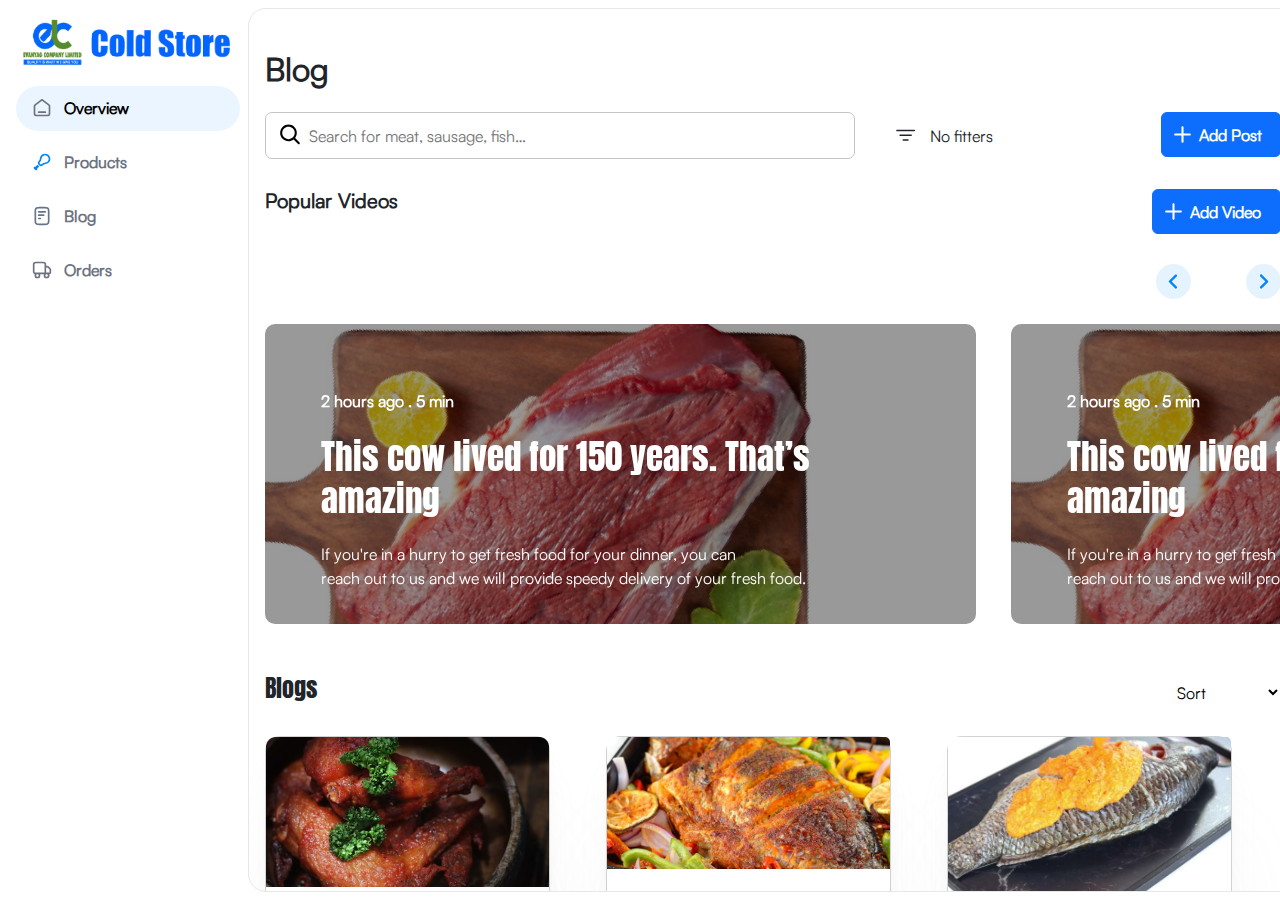
==== commit 0140213b: "update 8a" ====
--- a/admin.html
+++ b/admin.html
@@ -22,11 +22,12 @@
     <link rel="stylesheet" href="assets/css/Satoshi%20Regular.css">
     <link rel="stylesheet" href="assets/css/swiper-icons.css">
     <link rel="stylesheet" href="https://cdn.jsdelivr.net/npm/swiper@9/swiper-bundle.min.css">
+    <link rel="stylesheet" href="assets/css/Footer-Dark-Multi-Column-icons.css">
+    <link rel="stylesheet" href="assets/css/styles.css">
     <link rel="stylesheet" href="https://unpkg.com/aos@next/dist/aos.css">
-    <link rel="stylesheet" href="assets/css/styles.css">
     <link rel="stylesheet" href="assets/css/products_and_tabs.css">
     <link rel="stylesheet" href="assets/css/search-bar-ui.css">
-    <link rel="stylesheet" href="assets/css/Footer-Dark-Multi-Column-icons.css">
+    <link rel="stylesheet" href="https://unpkg.com/dropzone@5/dist/min/dropzone.min.css">
 </head>
 
 <body style="font-family: 'Satoshi Regular';">
@@ -40,14 +41,30 @@
                     <li class="nav-item"><a class="nav-link navv" href="#tab-4" style="width: 100%;font-size: 16px;" role="tab" data-bs-toggle="tab"><img src="assets/img/truck-02.svg" width="17" style="width: 20px;">Orders</a></li>
                 </ul>
             </div>
-            <div class="contentt" style="border-radius: 18px;border: 1.5px solid #E5E7EB;width: 95%;">
+            <div class="contentt" style="border-radius: 18px;border: 1.5px solid #E5E7EB;width: 82vw;">
                 <div class="tab-content" style="height: 100%;width: 100%;">
                     <div id="tab-1" class="tab-pane" role="tabpanel" style="border-radius: 18px;height: 100%;width: 100%;background: var(--bs-blue);"></div>
-                    <div id="tab-2" class="tab-pane" role="tabpanel" style="border-radius: 18px;height: 98vh;overflow: scroll;/*background: var(--bs-indigo);*/">
+                    <div id="tab-2" class="tab-pane" role="tabpanel" style="border-radius: 18px;height: 98vh;overflow: scroll;padding: 16px;">
+                        <h2 style="margin-top: 25px;margin-bottom: 24px;font-weight: bold;">Products</h2>
+                        <div style="display: flex;justify-content: space-between;margin-bottom: 20px;">
+                            <div style="display: flex;"><span class="search-bar" style="width: 590px;border: solid 1px;border-radius: 7px;"><svg xmlns="http://www.w3.org/2000/svg" width="1em" height="1em" viewBox="0 0 24 24" fill="none" style="font-size: 25px;color: #000;">
+                                        <path fill-rule="evenodd" clip-rule="evenodd" d="M18.319 14.4326C20.7628 11.2941 20.542 6.75347 17.6569 3.86829C14.5327 0.744098 9.46734 0.744098 6.34315 3.86829C3.21895 6.99249 3.21895 12.0578 6.34315 15.182C9.22833 18.0672 13.769 18.2879 16.9075 15.8442C16.921 15.8595 16.9351 15.8745 16.9497 15.8891L21.1924 20.1317C21.5829 20.5223 22.2161 20.5223 22.6066 20.1317C22.9971 19.7412 22.9971 19.1081 22.6066 18.7175L18.364 14.4749C18.3493 14.4603 18.3343 14.4462 18.319 14.4326ZM16.2426 5.28251C18.5858 7.62565 18.5858 11.4246 16.2426 13.7678C13.8995 16.1109 10.1005 16.1109 7.75736 13.7678C5.41421 11.4246 5.41421 7.62565 7.75736 5.28251C10.1005 2.93936 13.8995 2.93936 16.2426 5.28251Z" fill="currentColor"></path>
+                                    </svg><input type="search" class="search-box" placeholder="Search for meat, sausage, fish etc"></span>
+                                <div style="margin-left: 38px;display: flex;align-items: center;"><svg xmlns="http://www.w3.org/2000/svg" width="1em" height="1em" fill="currentColor" viewBox="0 0 16 16" class="bi bi-filter" style="font-size: 32px;">
+                                        <path d="M6 10.5a.5.5 0 0 1 .5-.5h3a.5.5 0 0 1 0 1h-3a.5.5 0 0 1-.5-.5zm-2-3a.5.5 0 0 1 .5-.5h7a.5.5 0 0 1 0 1h-7a.5.5 0 0 1-.5-.5zm-2-3a.5.5 0 0 1 .5-.5h11a.5.5 0 0 1 0 1h-11a.5.5 0 0 1-.5-.5z"></path>
+                                    </svg><select class="form-control" style="border: none;background: #fff;">
+                                        <option value="12" selected="">No fitters</option>
+                                        <option value="13">This is item 2</option>
+                                        <option value="14">This is item 3</option>
+                                    </select></div>
+                            </div><button class="btn btn-primary" id="add_product" type="button" style="display: flex;align-items: center;height: 50px;width: 144px;padding: 8px;"><svg xmlns="http://www.w3.org/2000/svg" width="1em" height="1em" viewBox="0 0 24 24" fill="none" style="font-size: 25px;">
+                                    <path d="M12 4C11.4477 4 11 4.44772 11 5V11H5C4.44772 11 4 11.4477 4 12C4 12.5523 4.44772 13 5 13H11V19C11 19.5523 11.4477 20 12 20C12.5523 20 13 19.5523 13 19V13H19C19.5523 13 20 12.5523 20 12C20 11.4477 19.5523 11 19 11H13V5C13 4.44772 12.5523 4 12 4Z" fill="currentColor"></path>
+                                </svg><strong>&nbsp;Add Product</strong></button>
+                        </div>
                         <div class="products-container1" style="width: 100%;">
                             <div class="tabs"><input type="radio" id="tab_1" class="tabs__radio" name="tabs-products"><input type="radio" id="tab_2" class="tabs__radio" name="tabs-products" checked=""><input type="radio" id="tab_3" class="tabs__radio" name="tabs-products"><input type="radio" id="tab_4" class="tabs__radio" name="tabs-products"><input type="radio" id="tab_5" class="tabs__radio" name="tabs-products"><input type="radio" id="tab_6" class="tabs__radio" name="tabs-products"><input type="radio" id="tab_7" class="tabs__radio" name="tabs-products"><input type="radio" id="tab_8" class="tabs__radio" name="tabs-products">
                                 <nav>
-                                    <div class="products-tabs" style="padding-left: 10px;">
+                                    <div class="products-tabs" style="padding-left: 1px;">
                                         <div class="swiper mySlider-nav_adm" style="height: 100%;">
                                             <div class="swiper-wrapper" style="height: 100%;">
                                                 <div class="swiper-slide">
@@ -110,7 +127,7 @@
                                         </div>
                                     </div>
                                 </nav>
-                                <section class="products-placeholder" style="margin-left: 10px;">
+                                <section class="products-placeholder" style="margin-left: 0px;">
                                     <div class="content content-1">
                                         <div class="swiper mySlider-1">
                                             <div class="grid-placeholder">
@@ -1543,64 +1560,91 @@
                             </div>
                         </div>
                     </div>
-                    <div id="tab-3" class="tab-pane active" role="tabpanel" style="border-radius: 18px;height: 100%;width: 100%;">
-                        <section style="padding-left: 60px;margin-bottom: 50px;">
-                            <h1 style="font-family: 'Anton';">The Blog</h1>
-                            <div class="title-banner">
-                                <h5 style="font-family: 'Anton';">Popular Videos</h5>
-                                <div style="display: flex;gap: 55px;padding-right: 30px;">
-                                    <div class="swiper-button-prev1 swiper-button-prev13"><svg xmlns="http://www.w3.org/2000/svg" viewBox="-128 0 512 512" width="1em" height="1em" fill="currentColor" style="color: #1b1c1c;font-size: 25px;">
+                    <div id="tab-3" class="tab-pane active" role="tabpanel" style="width: 100%;border-radius: 18px;height: 98vh;overflow: scroll;padding: 16px;">
+                        <h2 style="margin-top: 25px;margin-bottom: 24px;font-weight: bold;">Blog</h2>
+                        <div style="display: flex;justify-content: space-between;margin-bottom: 20px;">
+                            <div style="display: flex;"><span class="search-bar" style="width: 590px;border: solid 1px;border-radius: 7px;"><svg xmlns="http://www.w3.org/2000/svg" width="1em" height="1em" viewBox="0 0 24 24" fill="none" style="font-size: 25px;color: #000;">
+                                        <path fill-rule="evenodd" clip-rule="evenodd" d="M18.319 14.4326C20.7628 11.2941 20.542 6.75347 17.6569 3.86829C14.5327 0.744098 9.46734 0.744098 6.34315 3.86829C3.21895 6.99249 3.21895 12.0578 6.34315 15.182C9.22833 18.0672 13.769 18.2879 16.9075 15.8442C16.921 15.8595 16.9351 15.8745 16.9497 15.8891L21.1924 20.1317C21.5829 20.5223 22.2161 20.5223 22.6066 20.1317C22.9971 19.7412 22.9971 19.1081 22.6066 18.7175L18.364 14.4749C18.3493 14.4603 18.3343 14.4462 18.319 14.4326ZM16.2426 5.28251C18.5858 7.62565 18.5858 11.4246 16.2426 13.7678C13.8995 16.1109 10.1005 16.1109 7.75736 13.7678C5.41421 11.4246 5.41421 7.62565 7.75736 5.28251C10.1005 2.93936 13.8995 2.93936 16.2426 5.28251Z" fill="currentColor"></path>
+                                    </svg><input type="search" class="search-box" placeholder="Search for meat, sausage, fish etc"></span>
+                                <div style="margin-left: 38px;display: flex;align-items: center;"><svg xmlns="http://www.w3.org/2000/svg" width="1em" height="1em" fill="currentColor" viewBox="0 0 16 16" class="bi bi-filter" style="font-size: 32px;">
+                                        <path d="M6 10.5a.5.5 0 0 1 .5-.5h3a.5.5 0 0 1 0 1h-3a.5.5 0 0 1-.5-.5zm-2-3a.5.5 0 0 1 .5-.5h7a.5.5 0 0 1 0 1h-7a.5.5 0 0 1-.5-.5zm-2-3a.5.5 0 0 1 .5-.5h11a.5.5 0 0 1 0 1h-11a.5.5 0 0 1-.5-.5z"></path>
+                                    </svg><select class="form-control" style="border: none;background: #fff;">
+                                        <option value="12" selected="">No fitters</option>
+                                        <option value="13">This is item 2</option>
+                                        <option value="14">This is item 3</option>
+                                    </select></div>
+                            </div><button class="btn btn-primary" id="add_product-2" type="button" style="display: flex;align-items: center;height: 45px;width: 120px;padding: 8px;"><svg xmlns="http://www.w3.org/2000/svg" width="1em" height="1em" viewBox="0 0 24 24" fill="none" style="font-size: 25px;">
+                                    <path d="M12 4C11.4477 4 11 4.44772 11 5V11H5C4.44772 11 4 11.4477 4 12C4 12.5523 4.44772 13 5 13H11V19C11 19.5523 11.4477 20 12 20C12.5523 20 13 19.5523 13 19V13H19C19.5523 13 20 12.5523 20 12C20 11.4477 19.5523 11 19 11H13V5C13 4.44772 12.5523 4 12 4Z" fill="currentColor"></path>
+                                </svg><strong>&nbsp;Add Post</strong></button>
+                        </div>
+                        <section style="margin-bottom: 50px;">
+                            <div class="title-banner" style="max-width: 100%;">
+                                <h5 style="font-weight: 600;">Popular Videos</h5><button class="btn btn-primary" id="add_product-1" type="button" style="display: flex;align-items: center;height: 45px;width: 129px;padding: 8px;"><svg xmlns="http://www.w3.org/2000/svg" width="1em" height="1em" viewBox="0 0 24 24" fill="none" style="font-size: 25px;">
+                                        <path d="M12 4C11.4477 4 11 4.44772 11 5V11H5C4.44772 11 4 11.4477 4 12C4 12.5523 4.44772 13 5 13H11V19C11 19.5523 11.4477 20 12 20C12.5523 20 13 19.5523 13 19V13H19C19.5523 13 20 12.5523 20 12C20 11.4477 19.5523 11 19 11H13V5C13 4.44772 12.5523 4 12 4Z" fill="currentColor"></path>
+                                    </svg><strong>&nbsp;Add Video</strong></button>
+                            </div>
+                            <div class="title-banner" style="max-width: 100%;justify-content: end;">
+                                <div style="display: flex;gap: 55px;padding-right: 0px;">
+                                    <div class="swiper-button-prev1 swiper-button-prev_vid" style="width: 35px;height: 35px;background: rgba(0,133,255,0.1);"><svg xmlns="http://www.w3.org/2000/svg" viewBox="-128 0 512 512" width="1em" height="1em" fill="currentColor" style="color: #0085FF;font-size: 19px;">
                                             <!--! Font Awesome Free 6.1.1 by @fontawesome - https://fontawesome.com License - https://fontawesome.com/license/free (Icons: CC BY 4.0, Fonts: SIL OFL 1.1, Code: MIT License) Copyright 2022 Fonticons, Inc. -->
                                             <path d="M192 448c-8.188 0-16.38-3.125-22.62-9.375l-160-160c-12.5-12.5-12.5-32.75 0-45.25l160-160c12.5-12.5 32.75-12.5 45.25 0s12.5 32.75 0 45.25L77.25 256l137.4 137.4c12.5 12.5 12.5 32.75 0 45.25C208.4 444.9 200.2 448 192 448z"></path>
                                         </svg></div>
-                                    <div class="swiper-button-next1 swiper-button-next13"><svg xmlns="http://www.w3.org/2000/svg" viewBox="-128 0 512 512" width="1em" height="1em" fill="currentColor" style="color: #1b1c1c;font-size: 25px;">
+                                    <div class="swiper-button-next1 swiper-button-next_vid" style="height: 35px;width: 35px;background: rgba(0,133,255,0.1);"><svg xmlns="http://www.w3.org/2000/svg" viewBox="-128 0 512 512" width="1em" height="1em" fill="currentColor" style="color: #0085FF;font-size: 19px;">
                                             <!--! Font Awesome Free 6.1.1 by @fontawesome - https://fontawesome.com License - https://fontawesome.com/license/free (Icons: CC BY 4.0, Fonts: SIL OFL 1.1, Code: MIT License) Copyright 2022 Fonticons, Inc. -->
                                             <path d="M64 448c-8.188 0-16.38-3.125-22.62-9.375c-12.5-12.5-12.5-32.75 0-45.25L178.8 256L41.38 118.6c-12.5-12.5-12.5-32.75 0-45.25s32.75-12.5 45.25 0l160 160c12.5 12.5 12.5 32.75 0 45.25l-160 160C80.38 444.9 72.19 448 64 448z"></path>
                                         </svg></div>
                                 </div>
                             </div>
-                            <div class="swiper mySlider-vid" style="margin-top: 22px;">
+                            <div class="swiper mySlider-video" style="margin-top: 22px;">
                                 <div class="swiper-wrapper">
-                                    <div class="swiper-slide blog-main">
-                                        <p style="color: #fff;font-weight: 700;margin-bottom: 23px;">2 hours ago . 5 min</p>
-                                        <h1 style="font-family: 'Anton';color: #fff;font-size: 35px;margin-bottom: 22px;">This cow lived for 150 years. That’s<br>amazing</h1>
-                                        <p>If you're in a hurry to get fresh food for your dinner, you can<br>reach out to us and we will provide speedy delivery of your fresh food.</p>
-                                    </div>
-                                    <div class="swiper-slide blog-main">
-                                        <p style="color: #fff;font-weight: 700;margin-bottom: 23px;">2 hours ago . 5 min</p>
-                                        <h1 style="font-family: 'Anton';color: #fff;font-size: 35px;margin-bottom: 22px;">This cow lived for 150 years. That’s<br>amazing</h1>
-                                        <p>If you're in a hurry to get fresh food for your dinner, you can<br>reach out to us and we will provide speedy delivery of your fresh food.</p>
-                                    </div>
-                                    <div class="swiper-slide blog-main">
-                                        <p style="color: #fff;font-weight: 700;margin-bottom: 23px;">2 hours ago . 5 min</p>
-                                        <h1 style="font-family: 'Anton';color: #fff;font-size: 35px;margin-bottom: 22px;">This cow lived for 150 years. That’s<br>amazing</h1>
-                                        <p>If you're in a hurry to get fresh food for your dinner, you can<br>reach out to us and we will provide speedy delivery of your fresh food.</p>
-                                    </div>
-                                    <div class="swiper-slide blog-main">
-                                        <p style="color: #fff;font-weight: 700;margin-bottom: 23px;">2 hours ago . 5 min</p>
-                                        <h1 style="font-family: 'Anton';color: #fff;font-size: 35px;margin-bottom: 22px;">This cow lived for 150 years. That’s<br>amazing</h1>
-                                        <p>If you're in a hurry to get fresh food for your dinner, you can<br>reach out to us and we will provide speedy delivery of your fresh food.</p>
-                                    </div>
-                                    <div class="swiper-slide blog-main">
-                                        <p style="color: #fff;font-weight: 700;margin-bottom: 23px;">2 hours ago . 5 min</p>
-                                        <h1 style="font-family: 'Anton';color: #fff;font-size: 35px;margin-bottom: 22px;">This cow lived for 150 years. That’s<br>amazing</h1>
-                                        <p>If you're in a hurry to get fresh food for your dinner, you can<br>reach out to us and we will provide speedy delivery of your fresh food.</p>
+                                    <div class="swiper-slide">
+                                        <div class="blog-main">
+                                            <p style="color: #fff;font-weight: 700;margin-bottom: 23px;">2 hours ago . 5 min</p>
+                                            <h1 style="font-family: 'Anton';color: #fff;font-size: 35px;margin-bottom: 22px;">This cow lived for 150 years. That’s amazing</h1>
+                                            <p>If you're in a hurry to get fresh food for your dinner, you can<br>reach out to us and we will provide speedy delivery of your fresh food.</p>
+                                        </div>
+                                    </div>
+                                    <div class="swiper-slide">
+                                        <div class="blog-main">
+                                            <p style="color: #fff;font-weight: 700;margin-bottom: 23px;">2 hours ago . 5 min</p>
+                                            <h1 style="font-family: 'Anton';color: #fff;font-size: 35px;margin-bottom: 22px;">This cow lived for 150 years. That’s amazing</h1>
+                                            <p>If you're in a hurry to get fresh food for your dinner, you can<br>reach out to us and we will provide speedy delivery of your fresh food.</p>
+                                        </div>
+                                    </div>
+                                    <div class="swiper-slide">
+                                        <div class="blog-main">
+                                            <p style="color: #fff;font-weight: 700;margin-bottom: 23px;">2 hours ago . 5 min</p>
+                                            <h1 style="font-family: 'Anton';color: #fff;font-size: 35px;margin-bottom: 22px;">This cow lived for 150 years. That’s amazing</h1>
+                                            <p>If you're in a hurry to get fresh food for your dinner, you can<br>reach out to us and we will provide speedy delivery of your fresh food.</p>
+                                        </div>
+                                    </div>
+                                    <div class="swiper-slide">
+                                        <div class="blog-main">
+                                            <p style="color: #fff;font-weight: 700;margin-bottom: 23px;">2 hours ago . 5 min</p>
+                                            <h1 style="font-family: 'Anton';color: #fff;font-size: 35px;margin-bottom: 22px;">This cow lived for 150 years. That’s amazing</h1>
+                                            <p>If you're in a hurry to get fresh food for your dinner, you can<br>reach out to us and we will provide speedy delivery of your fresh food.</p>
+                                        </div>
+                                    </div>
+                                    <div class="swiper-slide">
+                                        <div class="blog-main">
+                                            <p style="color: #fff;font-weight: 700;margin-bottom: 23px;">2 hours ago . 5 min</p>
+                                            <h1 style="font-family: 'Anton';color: #fff;font-size: 35px;margin-bottom: 22px;">This cow lived for 150 years. That’s amazing</h1>
+                                            <p>If you're in a hurry to get fresh food for your dinner, you can<br>reach out to us and we will provide speedy delivery of your fresh food.</p>
+                                        </div>
                                     </div>
                                 </div>
                             </div>
                         </section>
-                        <section style="padding: 20px;">
-                            <div class="title-banner">
-                                <h4 style="font-family: 'Anton';">Blogs</h4><select>
-                                    <optgroup label="This is a group">
-                                        <option value="12" selected="">This is item 1</option>
-                                        <option value="13">This is item 2</option>
-                                        <option value="14">This is item 3</option>
-                                    </optgroup>
+                        <section>
+                            <div class="title-banner" style="max-width: 100%;">
+                                <h4 style="font-family: 'Anton';">Blogs</h4><select style="border: none;background: #fff;">
+                                    <option value="12" selected="">Sort</option>
+                                    <option value="13">This is item 2</option>
+                                    <option value="14">This is item 3</option>
                                 </select>
                             </div>
                             <div style="display: flex;justify-content: center;">
-                                <div class="grid-container">
+                                <div class="grid-container" style="width: 100%;">
                                     <div class="card blog-item grid-item"><img class="card-img-top w-100 d-block" src="assets/img/Frame%2074.png" style="width: 100%;">
                                         <div class="card-body">
                                             <p style="color: #4E4E4E;">2 hours ago . 5 min</p>
@@ -1664,11 +1708,55 @@
             </div>
         </div>
     </section>
+    <div class="modal fade" role="dialog" tabindex="-1" id="modal-1">
+        <div class="modal-dialog" role="document">
+            <div class="modal-content">
+                <div class="modal-header" style="border-style: none;padding-left: 24px;padding-right: 24px;">
+                    <h5 class="modal-title" style="font-weight: bold;">Edit Product</h5>
+                </div>
+                <div class="modal-body" style="padding-left: 24px;padding-right: 24px;">
+                    <div style="margin-bottom: 16px;">
+                        <p class="pg-modal">Category</p><select class="form-select" style="width: 100%;font-family: 'Satoshi Regular';">
+                            <option value="12" selected="">Beef</option>
+                            <option value="13">Goat Meat</option>
+                            <option value="14">Chicken</option>
+                            <option value="15">Pork</option>
+                            <option value="16">Fish</option>
+                            <option value="17">Turkey</option>
+                            <option value="18">Sausage</option>
+                        </select>
+                    </div>
+                    <div style="margin-bottom: 18px;">
+                        <p class="pg-modal">Product name</p><input type="text" class="form-control">
+                    </div>
+                    <div style="margin-bottom: 18px;">
+                        <p class="pg-modal">Price</p><input type="text" class="form-control">
+                    </div>
+                    <div style="margin-bottom: 18px;">
+                        <p class="pg-modal">Description</p><textarea class="form-control" style="height: 90px;"></textarea>
+                    </div>
+                    <div style="margin-bottom: 18px;">
+                        <p class="pg-modal">Add image</p>
+                        <div id="drop-area" class="form-control" style="height: 110px;border: dashed 1.3px #CBD5E1;display: flex;align-items: center;justify-content: center;"><input type="file" id="fileElem" class="d-none" multiple="" accept="image/*">
+                            <p style="color: #9DA4AE;">Add or Drop Images</p>
+                        </div>
+                        <p style="font-size: 11px;color: #9DA4AE;">JPEGS, PNGs, JPG - File limit 2mb</p>
+                        <div id="gallery"></div>
+                    </div>
+                </div>
+                <div class="modal-footer" style="border: none;padding: 20px 24px;"><button class="btn btn-primary" type="button" style="width: 100%;">Save product</button></div>
+            </div>
+        </div>
+    </div>
+    <script src="assets/js/jquery.min.js"></script>
     <script src="assets/bootstrap/js/bootstrap.min.js"></script>
     <script src="https://cdn.jsdelivr.net/npm/swiper@9/swiper-bundle.min.js"></script>
-    <script src="assets/js/script.js"></script>
     <script src="https://unpkg.com/aos@next/dist/aos.js"></script>
     <script src="assets/js/aos_init.js"></script>
+    <script src="assets/js/adm_swipers.js"></script>
+    <script src="https://unpkg.com/dropzone@5/dist/min/dropzone.min.js"></script>
+    <script src="assets/js/modals.js"></script>
+    <script src="assets/js/upload.js"></script>
 </body>
 
 </html>--- a/assets/css/styles.css
+++ b/assets/css/styles.css
@@ -87,11 +87,6 @@
   object-fit: contain;
 }
 
-.swiper-slide-visible {
-  border: 2px solid #D0D0D0;
-  border-radius: 8px;
-}
-
 .swiper-slide-thumb-active {
   border: 4px solid #0085FF;
   border-radius: 8px;
@@ -960,8 +955,8 @@
 }
 
 .blog-main {
-  max-width: 775px;
-  height: 385px;
+  max-width: 711px;
+  height: 300px;
   border-radius: 10px;
   background: linear-gradient(0deg, rgba(0, 0, 0, 0.4), rgba(0, 0, 0, 0.4)), url("../../assets/img/bgg1jpg.jpg") center / cover;
   color: #ffffff;
@@ -986,7 +981,7 @@
 
 @media (min-width: 768px) {
   .blog-main {
-    padding: 120px 56px;
+    padding: 65px 56px;
   }
 }
 
@@ -1347,15 +1342,8 @@
   }
 }
 
-.swiper-slide-visible {
-  border: none;
-  border-radius: 0px;
-}
-
 .title-banner {
   margin-top: 30px;
-  margin-left: auto;
-  margin-right: auto;
   max-width: 910px;
   display: flex;
   justify-content: space-between;
@@ -1364,9 +1352,8 @@
 
 .grid-container {
   display: grid;
-  grid-template-columns: repeat(3, 1fr);
-  grid-template-rows: repeat(2,1fr);
-  grid-gap: 40px;
+  grid-template-columns: repeat(auto-fill, minmax(285px, 1fr));
+  gap: 8px;
 }
 
 .nav-link.active.navv {
@@ -1410,3 +1397,19 @@
   background: rgba(0, 133, 255, 0.08);
 }
 
+.pg-modal {
+  margin-bottom: 4px;
+  color: #000;
+  font-weight: bold;
+}
+
+.preview-image {
+  width: 100%;
+  border-radius: 8px;
+  margin: 7px 0px;
+}
+
+select > option {
+  font-family: 'Satoshi Regular';
+}
+
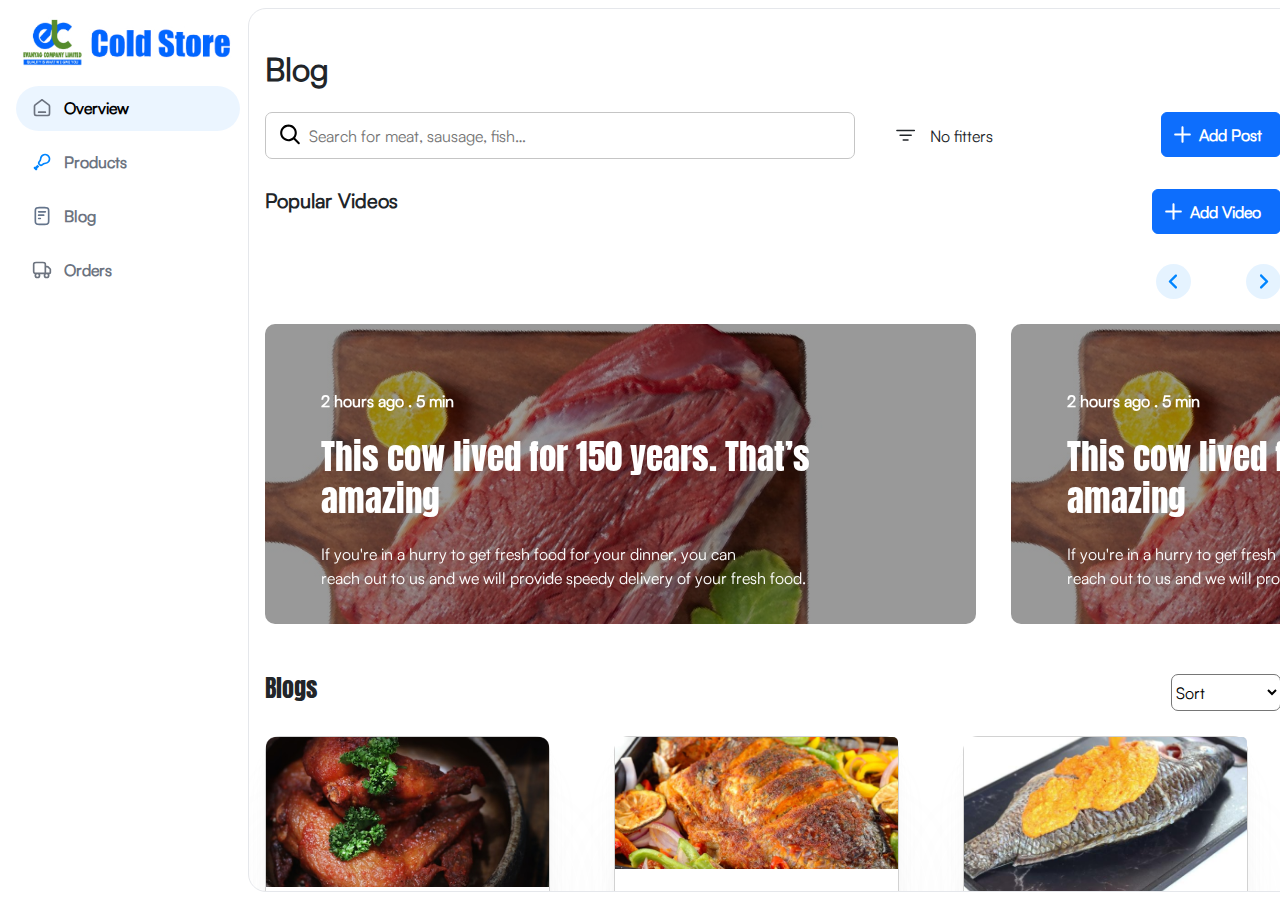
==== commit 5c2445c0: "update 9a" ====
--- a/admin.html
+++ b/admin.html
@@ -371,9 +371,7 @@
                                                                     </svg>&nbsp; 4.5&nbsp;</p>
                                                             </div>
                                                             <p class="card-text" style="margin: 0px 16px;margin-bottom: 30px;">We Offer Free Delivery of Products to Your Doorstep.</p>
-                                                            <div style="display: flex;align-items: center;justify-content: space-between;padding: 0px 16px;margin-bottom: 10px;"><a class="btn btn-primary" role="button" style="background: #0085FF;border-style: none;padding: 9px 24px;display: flex;" href="tel:233553696305">Order Now&nbsp;&nbsp;<svg xmlns="http://www.w3.org/2000/svg" width="1em" height="1em" fill="currentColor" viewBox="0 0 16 16" class="bi bi-bag" style="font-weight: bold;font-size: 20px;">
-                                                                        <path d="M8 1a2.5 2.5 0 0 1 2.5 2.5V4h-5v-.5A2.5 2.5 0 0 1 8 1zm3.5 3v-.5a3.5 3.5 0 1 0-7 0V4H1v10a2 2 0 0 0 2 2h10a2 2 0 0 0 2-2V4h-3.5zM2 5h12v9a1 1 0 0 1-1 1H3a1 1 0 0 1-1-1V5z"></path>
-                                                                    </svg></a></div>
+                                                            <div style="display: flex;align-items: center;justify-content: space-between;padding: 0px 16px;margin-bottom: 10px;"><a class="btn btn-primary" role="button" id="edit_product" style="background: #0085FF;border-style: none;padding: 9px 24px;display: flex;" href="tel:233553696305">Edit Item</a></div>
                                                         </div>
                                                     </div>
                                                 </div>
@@ -391,9 +389,7 @@
                                                                     </svg>&nbsp; 4.5&nbsp;</p>
                                                             </div>
                                                             <p class="card-text" style="margin: 0px 16px;margin-bottom: 30px;">We Offer Free Delivery of Products to Your Doorstep.</p>
-                                                            <div style="display: flex;align-items: center;justify-content: space-between;padding: 0px 16px;margin-bottom: 10px;"><a class="btn btn-primary" role="button" style="background: #0085FF;border-style: none;padding: 9px 24px;display: flex;" href="tel:233553696305">Order Now&nbsp;&nbsp;<svg xmlns="http://www.w3.org/2000/svg" width="1em" height="1em" fill="currentColor" viewBox="0 0 16 16" class="bi bi-bag" style="font-weight: bold;font-size: 20px;">
-                                                                        <path d="M8 1a2.5 2.5 0 0 1 2.5 2.5V4h-5v-.5A2.5 2.5 0 0 1 8 1zm3.5 3v-.5a3.5 3.5 0 1 0-7 0V4H1v10a2 2 0 0 0 2 2h10a2 2 0 0 0 2-2V4h-3.5zM2 5h12v9a1 1 0 0 1-1 1H3a1 1 0 0 1-1-1V5z"></path>
-                                                                    </svg></a></div>
+                                                            <div style="display: flex;align-items: center;justify-content: space-between;padding: 0px 16px;margin-bottom: 10px;"><a class="btn btn-primary" role="button" id="edit_product" style="background: #0085FF;border-style: none;padding: 9px 24px;display: flex;" href="tel:233553696305">Edit Item</a></div>
                                                         </div>
                                                     </div>
                                                 </div>
@@ -411,9 +407,7 @@
                                                                     </svg>&nbsp; 4.5&nbsp;</p>
                                                             </div>
                                                             <p class="card-text" style="margin: 0px 16px;margin-bottom: 30px;">We Offer Free Delivery of Products to Your Doorstep.</p>
-                                                            <div style="display: flex;align-items: center;justify-content: space-between;padding: 0px 16px;margin-bottom: 10px;"><a class="btn btn-primary" role="button" style="background: #0085FF;border-style: none;padding: 9px 24px;display: flex;" href="tel:233553696305">Order Now&nbsp;&nbsp;<svg xmlns="http://www.w3.org/2000/svg" width="1em" height="1em" fill="currentColor" viewBox="0 0 16 16" class="bi bi-bag" style="font-weight: bold;font-size: 20px;">
-                                                                        <path d="M8 1a2.5 2.5 0 0 1 2.5 2.5V4h-5v-.5A2.5 2.5 0 0 1 8 1zm3.5 3v-.5a3.5 3.5 0 1 0-7 0V4H1v10a2 2 0 0 0 2 2h10a2 2 0 0 0 2-2V4h-3.5zM2 5h12v9a1 1 0 0 1-1 1H3a1 1 0 0 1-1-1V5z"></path>
-                                                                    </svg></a></div>
+                                                            <div style="display: flex;align-items: center;justify-content: space-between;padding: 0px 16px;margin-bottom: 10px;"><a class="btn btn-primary" role="button" id="edit_product" style="background: #0085FF;border-style: none;padding: 9px 24px;display: flex;" href="tel:233553696305">Edit Item</a></div>
                                                         </div>
                                                     </div>
                                                 </div>
@@ -431,9 +425,7 @@
                                                                     </svg>&nbsp; 4.5&nbsp;</p>
                                                             </div>
                                                             <p class="card-text" style="margin: 0px 16px;margin-bottom: 30px;">We Offer Free Delivery of Products to Your Doorstep.</p>
-                                                            <div style="display: flex;align-items: center;justify-content: space-between;padding: 0px 16px;margin-bottom: 10px;"><a class="btn btn-primary" role="button" style="background: #0085FF;border-style: none;padding: 9px 24px;display: flex;" href="tel:233553696305">Order Now&nbsp;&nbsp;<svg xmlns="http://www.w3.org/2000/svg" width="1em" height="1em" fill="currentColor" viewBox="0 0 16 16" class="bi bi-bag" style="font-weight: bold;font-size: 20px;">
-                                                                        <path d="M8 1a2.5 2.5 0 0 1 2.5 2.5V4h-5v-.5A2.5 2.5 0 0 1 8 1zm3.5 3v-.5a3.5 3.5 0 1 0-7 0V4H1v10a2 2 0 0 0 2 2h10a2 2 0 0 0 2-2V4h-3.5zM2 5h12v9a1 1 0 0 1-1 1H3a1 1 0 0 1-1-1V5z"></path>
-                                                                    </svg></a></div>
+                                                            <div style="display: flex;align-items: center;justify-content: space-between;padding: 0px 16px;margin-bottom: 10px;"><a class="btn btn-primary" role="button" id="edit_product" style="background: #0085FF;border-style: none;padding: 9px 24px;display: flex;" href="tel:233553696305">Edit Item</a></div>
                                                         </div>
                                                     </div>
                                                 </div>
@@ -451,9 +443,7 @@
                                                                     </svg>&nbsp; 4.5&nbsp;</p>
                                                             </div>
                                                             <p class="card-text" style="margin: 0px 16px;margin-bottom: 30px;">We Offer Free Delivery of Products to Your Doorstep.</p>
-                                                            <div style="display: flex;align-items: center;justify-content: space-between;padding: 0px 16px;margin-bottom: 10px;"><a class="btn btn-primary" role="button" style="background: #0085FF;border-style: none;padding: 9px 24px;display: flex;" href="tel:233553696305">Order Now&nbsp;&nbsp;<svg xmlns="http://www.w3.org/2000/svg" width="1em" height="1em" fill="currentColor" viewBox="0 0 16 16" class="bi bi-bag" style="font-weight: bold;font-size: 20px;">
-                                                                        <path d="M8 1a2.5 2.5 0 0 1 2.5 2.5V4h-5v-.5A2.5 2.5 0 0 1 8 1zm3.5 3v-.5a3.5 3.5 0 1 0-7 0V4H1v10a2 2 0 0 0 2 2h10a2 2 0 0 0 2-2V4h-3.5zM2 5h12v9a1 1 0 0 1-1 1H3a1 1 0 0 1-1-1V5z"></path>
-                                                                    </svg></a></div>
+                                                            <div style="display: flex;align-items: center;justify-content: space-between;padding: 0px 16px;margin-bottom: 10px;"><a class="btn btn-primary" role="button" id="edit_product" style="background: #0085FF;border-style: none;padding: 9px 24px;display: flex;" href="tel:233553696305">Edit Item</a></div>
                                                         </div>
                                                     </div>
                                                 </div>
@@ -471,9 +461,7 @@
                                                                     </svg>&nbsp; 4.5&nbsp;</p>
                                                             </div>
                                                             <p class="card-text" style="margin: 0px 16px;margin-bottom: 30px;">We Offer Free Delivery of Products to Your Doorstep.</p>
-                                                            <div style="display: flex;align-items: center;justify-content: space-between;padding: 0px 16px;margin-bottom: 10px;"><a class="btn btn-primary" role="button" style="background: #0085FF;border-style: none;padding: 9px 24px;display: flex;" href="tel:233553696305">Order Now&nbsp;&nbsp;<svg xmlns="http://www.w3.org/2000/svg" width="1em" height="1em" fill="currentColor" viewBox="0 0 16 16" class="bi bi-bag" style="font-weight: bold;font-size: 20px;">
-                                                                        <path d="M8 1a2.5 2.5 0 0 1 2.5 2.5V4h-5v-.5A2.5 2.5 0 0 1 8 1zm3.5 3v-.5a3.5 3.5 0 1 0-7 0V4H1v10a2 2 0 0 0 2 2h10a2 2 0 0 0 2-2V4h-3.5zM2 5h12v9a1 1 0 0 1-1 1H3a1 1 0 0 1-1-1V5z"></path>
-                                                                    </svg></a></div>
+                                                            <div style="display: flex;align-items: center;justify-content: space-between;padding: 0px 16px;margin-bottom: 10px;"><a class="btn btn-primary" role="button" id="edit_product" style="background: #0085FF;border-style: none;padding: 9px 24px;display: flex;" href="tel:233553696305">Edit Item</a></div>
                                                         </div>
                                                     </div>
                                                 </div>
@@ -491,9 +479,7 @@
                                                                     </svg>&nbsp; 4.5&nbsp;</p>
                                                             </div>
                                                             <p class="card-text" style="margin: 0px 16px;margin-bottom: 30px;">We Offer Free Delivery of Products to Your Doorstep.</p>
-                                                            <div style="display: flex;align-items: center;justify-content: space-between;padding: 0px 16px;margin-bottom: 10px;"><a class="btn btn-primary" role="button" style="background: #0085FF;border-style: none;padding: 9px 24px;display: flex;" href="tel:233553696305'">Order Now&nbsp;&nbsp;<svg xmlns="http://www.w3.org/2000/svg" width="1em" height="1em" fill="currentColor" viewBox="0 0 16 16" class="bi bi-bag" style="font-weight: bold;font-size: 20px;">
-                                                                        <path d="M8 1a2.5 2.5 0 0 1 2.5 2.5V4h-5v-.5A2.5 2.5 0 0 1 8 1zm3.5 3v-.5a3.5 3.5 0 1 0-7 0V4H1v10a2 2 0 0 0 2 2h10a2 2 0 0 0 2-2V4h-3.5zM2 5h12v9a1 1 0 0 1-1 1H3a1 1 0 0 1-1-1V5z"></path>
-                                                                    </svg></a></div>
+                                                            <div style="display: flex;align-items: center;justify-content: space-between;padding: 0px 16px;margin-bottom: 10px;"><a class="btn btn-primary" role="button" id="edit_product" style="background: #0085FF;border-style: none;padding: 9px 24px;display: flex;" href="tel:233553696305'">Edit Item</a></div>
                                                         </div>
                                                     </div>
                                                 </div>
@@ -511,9 +497,7 @@
                                                                     </svg>&nbsp; 4.5&nbsp;</p>
                                                             </div>
                                                             <p class="card-text" style="margin: 0px 16px;margin-bottom: 30px;">We Offer Free Delivery of Products to Your Doorstep.</p>
-                                                            <div style="display: flex;align-items: center;justify-content: space-between;padding: 0px 16px;margin-bottom: 10px;"><a class="btn btn-primary" role="button" style="background: #0085FF;border-style: none;padding: 9px 24px;display: flex;" href="tel:233553696305">Order Now&nbsp;&nbsp;<svg xmlns="http://www.w3.org/2000/svg" width="1em" height="1em" fill="currentColor" viewBox="0 0 16 16" class="bi bi-bag" style="font-weight: bold;font-size: 20px;">
-                                                                        <path d="M8 1a2.5 2.5 0 0 1 2.5 2.5V4h-5v-.5A2.5 2.5 0 0 1 8 1zm3.5 3v-.5a3.5 3.5 0 1 0-7 0V4H1v10a2 2 0 0 0 2 2h10a2 2 0 0 0 2-2V4h-3.5zM2 5h12v9a1 1 0 0 1-1 1H3a1 1 0 0 1-1-1V5z"></path>
-                                                                    </svg></a></div>
+                                                            <div style="display: flex;align-items: center;justify-content: space-between;padding: 0px 16px;margin-bottom: 10px;"><a class="btn btn-primary" role="button" id="edit_product" style="background: #0085FF;border-style: none;padding: 9px 24px;display: flex;" href="tel:233553696305">Edit Item</a></div>
                                                         </div>
                                                     </div>
                                                 </div>
@@ -531,9 +515,7 @@
                                                                     </svg>&nbsp; 4.5&nbsp;</p>
                                                             </div>
                                                             <p class="card-text" style="margin: 0px 16px;margin-bottom: 30px;">We Offer Free Delivery of Products to Your Doorstep.</p>
-                                                            <div style="display: flex;align-items: center;justify-content: space-between;padding: 0px 16px;margin-bottom: 10px;"><a class="btn btn-primary" role="button" style="background: #0085FF;border-style: none;padding: 9px 24px;display: flex;" href="tel:233553696305">Order Now&nbsp;&nbsp;<svg xmlns="http://www.w3.org/2000/svg" width="1em" height="1em" fill="currentColor" viewBox="0 0 16 16" class="bi bi-bag" style="font-weight: bold;font-size: 20px;">
-                                                                        <path d="M8 1a2.5 2.5 0 0 1 2.5 2.5V4h-5v-.5A2.5 2.5 0 0 1 8 1zm3.5 3v-.5a3.5 3.5 0 1 0-7 0V4H1v10a2 2 0 0 0 2 2h10a2 2 0 0 0 2-2V4h-3.5zM2 5h12v9a1 1 0 0 1-1 1H3a1 1 0 0 1-1-1V5z"></path>
-                                                                    </svg></a></div>
+                                                            <div style="display: flex;align-items: center;justify-content: space-between;padding: 0px 16px;margin-bottom: 10px;"><a class="btn btn-primary" role="button" id="edit_product" style="background: #0085FF;border-style: none;padding: 9px 24px;display: flex;" href="tel:233553696305">Edit Item</a></div>
                                                         </div>
                                                     </div>
                                                 </div>
@@ -551,9 +533,7 @@
                                                                     </svg>&nbsp; 4.5&nbsp;</p>
                                                             </div>
                                                             <p class="card-text" style="margin: 0px 16px;margin-bottom: 30px;">We Offer Free Delivery of Products to Your Doorstep.</p>
-                                                            <div style="display: flex;align-items: center;justify-content: space-between;padding: 0px 16px;margin-bottom: 10px;"><a class="btn btn-primary" role="button" style="background: #0085FF;border-style: none;padding: 9px 24px;display: flex;" href="tel:233553696305">Order Now&nbsp;&nbsp;<svg xmlns="http://www.w3.org/2000/svg" width="1em" height="1em" fill="currentColor" viewBox="0 0 16 16" class="bi bi-bag" style="font-weight: bold;font-size: 20px;">
-                                                                        <path d="M8 1a2.5 2.5 0 0 1 2.5 2.5V4h-5v-.5A2.5 2.5 0 0 1 8 1zm3.5 3v-.5a3.5 3.5 0 1 0-7 0V4H1v10a2 2 0 0 0 2 2h10a2 2 0 0 0 2-2V4h-3.5zM2 5h12v9a1 1 0 0 1-1 1H3a1 1 0 0 1-1-1V5z"></path>
-                                                                    </svg></a></div>
+                                                            <div style="display: flex;align-items: center;justify-content: space-between;padding: 0px 16px;margin-bottom: 10px;"><a class="btn btn-primary" role="button" id="edit_product" style="background: #0085FF;border-style: none;padding: 9px 24px;display: flex;" href="tel:233553696305">Edit Item</a></div>
                                                         </div>
                                                     </div>
                                                 </div>
@@ -1573,13 +1553,13 @@
                                         <option value="13">This is item 2</option>
                                         <option value="14">This is item 3</option>
                                     </select></div>
-                            </div><button class="btn btn-primary" id="add_product-2" type="button" style="display: flex;align-items: center;height: 45px;width: 120px;padding: 8px;"><svg xmlns="http://www.w3.org/2000/svg" width="1em" height="1em" viewBox="0 0 24 24" fill="none" style="font-size: 25px;">
+                            </div><button class="btn btn-primary" id="add_post" type="button" style="display: flex;align-items: center;height: 45px;width: 120px;padding: 8px;"><svg xmlns="http://www.w3.org/2000/svg" width="1em" height="1em" viewBox="0 0 24 24" fill="none" style="font-size: 25px;">
                                     <path d="M12 4C11.4477 4 11 4.44772 11 5V11H5C4.44772 11 4 11.4477 4 12C4 12.5523 4.44772 13 5 13H11V19C11 19.5523 11.4477 20 12 20C12.5523 20 13 19.5523 13 19V13H19C19.5523 13 20 12.5523 20 12C20 11.4477 19.5523 11 19 11H13V5C13 4.44772 12.5523 4 12 4Z" fill="currentColor"></path>
                                 </svg><strong>&nbsp;Add Post</strong></button>
                         </div>
                         <section style="margin-bottom: 50px;">
                             <div class="title-banner" style="max-width: 100%;">
-                                <h5 style="font-weight: 600;">Popular Videos</h5><button class="btn btn-primary" id="add_product-1" type="button" style="display: flex;align-items: center;height: 45px;width: 129px;padding: 8px;"><svg xmlns="http://www.w3.org/2000/svg" width="1em" height="1em" viewBox="0 0 24 24" fill="none" style="font-size: 25px;">
+                                <h5 style="font-weight: 600;">Popular Videos</h5><button class="btn btn-primary" id="add_video" type="button" style="display: flex;align-items: center;height: 45px;width: 129px;padding: 8px;"><svg xmlns="http://www.w3.org/2000/svg" width="1em" height="1em" viewBox="0 0 24 24" fill="none" style="font-size: 25px;">
                                         <path d="M12 4C11.4477 4 11 4.44772 11 5V11H5C4.44772 11 4 11.4477 4 12C4 12.5523 4.44772 13 5 13H11V19C11 19.5523 11.4477 20 12 20C12.5523 20 13 19.5523 13 19V13H19C19.5523 13 20 12.5523 20 12C20 11.4477 19.5523 11 19 11H13V5C13 4.44772 12.5523 4 12 4Z" fill="currentColor"></path>
                                     </svg><strong>&nbsp;Add Video</strong></button>
                             </div>
@@ -1637,7 +1617,7 @@
                         </section>
                         <section>
                             <div class="title-banner" style="max-width: 100%;">
-                                <h4 style="font-family: 'Anton';">Blogs</h4><select style="border: none;background: #fff;">
+                                <h4 style="font-family: 'Anton';">Blogs</h4><select style="background: #fff;border-style: solid;border-radius: 7px;">
                                     <option value="12" selected="">Sort</option>
                                     <option value="13">This is item 2</option>
                                     <option value="14">This is item 3</option>
@@ -1709,6 +1689,46 @@
         </div>
     </section>
     <div class="modal fade" role="dialog" tabindex="-1" id="modal-1">
+        <div class="modal-dialog" role="document">
+            <div class="modal-content">
+                <div class="modal-header" style="border-style: none;padding-left: 24px;padding-right: 24px;">
+                    <h5 class="modal-title" style="font-weight: bold;">Add New Product</h5>
+                </div>
+                <div class="modal-body" style="padding-left: 24px;padding-right: 24px;">
+                    <div style="margin-bottom: 16px;">
+                        <p class="pg-modal">Category</p><select class="form-select" style="width: 100%;font-family: 'Satoshi Regular';">
+                            <option value="12" selected="">Beef</option>
+                            <option value="13">Goat Meat</option>
+                            <option value="14">Chicken</option>
+                            <option value="15">Pork</option>
+                            <option value="16">Fish</option>
+                            <option value="17">Turkey</option>
+                            <option value="18">Sausage</option>
+                        </select>
+                    </div>
+                    <div style="margin-bottom: 18px;">
+                        <p class="pg-modal">Product name</p><input type="text" class="form-control">
+                    </div>
+                    <div style="margin-bottom: 18px;">
+                        <p class="pg-modal">Price</p><input type="text" class="form-control">
+                    </div>
+                    <div style="margin-bottom: 18px;">
+                        <p class="pg-modal">Description</p><textarea class="form-control" style="height: 90px;"></textarea>
+                    </div>
+                    <div style="margin-bottom: 18px;">
+                        <p class="pg-modal">Add image</p>
+                        <div class="drop-area form-control" style="height: 110px;border: dashed 1.3px #CBD5E1;display: flex;align-items: center;justify-content: center;"><input type="file" class="fileElem d-none" multiple="" accept="image/*, video/*">
+                            <p style="color: #9DA4AE;">Add or Drop Images</p>
+                        </div>
+                        <p style="font-size: 11px;color: #9DA4AE;">JPEGS, PNGs, JPG - File limit 2mb</p>
+                        <div id="gallery"></div>
+                    </div>
+                </div>
+                <div class="modal-footer" style="border: none;padding: 20px 24px;"><button class="btn btn-primary" type="button" style="width: 100%;">Add product</button></div>
+            </div>
+        </div>
+    </div>
+    <div class="modal fade" role="dialog" tabindex="-1" id="modal-2">
         <div class="modal-dialog" role="document">
             <div class="modal-content">
                 <div class="modal-header" style="border-style: none;padding-left: 24px;padding-right: 24px;">
@@ -1737,7 +1757,7 @@
                     </div>
                     <div style="margin-bottom: 18px;">
                         <p class="pg-modal">Add image</p>
-                        <div id="drop-area" class="form-control" style="height: 110px;border: dashed 1.3px #CBD5E1;display: flex;align-items: center;justify-content: center;"><input type="file" id="fileElem" class="d-none" multiple="" accept="image/*">
+                        <div class="drop-area form-control" style="height: 110px;border: dashed 1.3px #CBD5E1;display: flex;align-items: center;justify-content: center;"><input type="file" class="fileElem d-none" multiple="" accept="image/*, video/*">
                             <p style="color: #9DA4AE;">Add or Drop Images</p>
                         </div>
                         <p style="font-size: 11px;color: #9DA4AE;">JPEGS, PNGs, JPG - File limit 2mb</p>
@@ -1748,14 +1768,75 @@
             </div>
         </div>
     </div>
+    <div class="modal fade" role="dialog" tabindex="-1" id="modal-3">
+        <div class="modal-dialog" role="document">
+            <div class="modal-content">
+                <div class="modal-header" style="border-style: none;padding-left: 24px;padding-right: 24px;">
+                    <h5 class="modal-title" style="font-weight: bold;">Add new video</h5>
+                </div>
+                <div class="modal-body" style="padding-left: 24px;padding-right: 24px;">
+                    <div style="margin-bottom: 18px;">
+                        <p class="pg-modal">Title</p><input type="text" class="form-control">
+                    </div>
+                    <div style="margin-bottom: 18px;">
+                        <p class="pg-modal">Description</p><textarea class="form-control" style="height: 90px;"></textarea>
+                    </div>
+                    <div style="margin-bottom: 18px;">
+                        <p class="pg-modal">Add image</p>
+                        <div class="drop-area form-control" style="height: 110px;border: dashed 1.3px #CBD5E1;display: flex;align-items: center;justify-content: center;"><input type="file" class="fileElem d-none" multiple="" accept="video/*">
+                            <p style="color: #9DA4AE;">Add or Drop Images</p>
+                        </div>
+                        <p style="font-size: 11px;color: #9DA4AE;">MP4s - File limit 60mb</p>
+                        <div id="gallery"></div>
+                    </div>
+                </div>
+                <div class="modal-footer" style="border: none;padding: 20px 24px;"><button class="btn btn-primary" type="button" style="width: 100%;">Add video</button></div>
+            </div>
+        </div>
+    </div>
+    <div class="modal fade" role="dialog" tabindex="-1" id="modal-4">
+        <div class="modal-dialog" role="document">
+            <div class="modal-content">
+                <div class="modal-header" style="border-style: none;padding-left: 24px;padding-right: 24px;">
+                    <h5 class="modal-title" style="font-weight: bold;">Add New Post</h5>
+                </div>
+                <div class="modal-body" style="padding-left: 24px;padding-right: 24px;">
+                    <div style="margin-bottom: 18px;">
+                        <p class="pg-modal">Title</p><input type="text" class="form-control">
+                    </div>
+                    <div style="margin-bottom: 18px;">
+                        <p class="pg-modal">Add image</p>
+                        <div class="drop-area form-control" style="height: 110px;border: dashed 1.3px #CBD5E1;display: flex;align-items: center;justify-content: center;"><input type="file" class="fileElem d-none" multiple="" accept="image/*">
+                            <p style="color: #9DA4AE;">Add or Drop Images</p>
+                        </div>
+                        <p style="font-size: 11px;color: #9DA4AE;">JPEGS, PNGs, JPG - File limit 2mb</p>
+                        <div id="gallery"></div>
+                    </div>
+                    <div style="margin-bottom: 18px;">
+                        <p class="pg-modal">Description</p><textarea id="editor1" class="form-control" style="height: 90px;"></textarea>
+                    </div>
+                    <div style="margin-bottom: 18px;">
+                        <p class="pg-modal">Add image</p>
+                        <div class="drop-area form-control" style="height: 110px;border: dashed 1.3px #CBD5E1;display: flex;align-items: center;justify-content: center;"><input type="file" class="fileElem d-none" multiple="" accept="image/*, video/*">
+                            <p style="color: #9DA4AE;">Add or Drop Images</p>
+                        </div>
+                        <p style="font-size: 11px;color: #9DA4AE;">JPEGS, PNGs, JPG - File limit 2mb</p>
+                        <div id="gallery-2"></div>
+                    </div>
+                </div>
+                <div class="modal-footer" style="border: none;padding: 20px 24px;"><button class="btn btn-primary" type="button" style="width: 100%;">Add Post</button></div>
+            </div>
+        </div>
+    </div>
     <script src="assets/js/jquery.min.js"></script>
     <script src="assets/bootstrap/js/bootstrap.min.js"></script>
     <script src="https://cdn.jsdelivr.net/npm/swiper@9/swiper-bundle.min.js"></script>
+    <script src="https://cdn.ckeditor.com/4.22.1/standard/ckeditor.js"></script>
+    <script src="https://unpkg.com/dropzone@5/dist/min/dropzone.min.js"></script>
     <script src="https://unpkg.com/aos@next/dist/aos.js"></script>
+    <script src="assets/js/modals.js"></script>
     <script src="assets/js/aos_init.js"></script>
     <script src="assets/js/adm_swipers.js"></script>
-    <script src="https://unpkg.com/dropzone@5/dist/min/dropzone.min.js"></script>
-    <script src="assets/js/modals.js"></script>
     <script src="assets/js/upload.js"></script>
 </body>
 
--- a/assets/css/styles.css
+++ b/assets/css/styles.css
@@ -1344,7 +1344,7 @@
 
 .title-banner {
   margin-top: 30px;
-  max-width: 910px;
+  max-width: 100%;
   display: flex;
   justify-content: space-between;
   margin-bottom: 25px;
@@ -1353,7 +1353,8 @@
 .grid-container {
   display: grid;
   grid-template-columns: repeat(auto-fill, minmax(285px, 1fr));
-  gap: 8px;
+  gap: 32px;
+  width: 100%;
 }
 
 .nav-link.active.navv {
@@ -1413,3 +1414,29 @@
   font-family: 'Satoshi Regular';
 }
 
+.body-body {
+  padding: 36px 20px;
+  max-width: 1375px;
+}
+
+@media (min-width: 576px) {
+  .body-body {
+    padding: 80px 45px;
+    max-width: 1375px;
+  }
+}
+
+@media (min-width: 768px) {
+  .body-body {
+    padding: 136px 88px;
+    max-width: 1375px;
+  }
+}
+
+@media (min-width: 1200px) {
+  .body-body {
+    padding: 136px 120px;
+    max-width: 1375px;
+  }
+}
+
